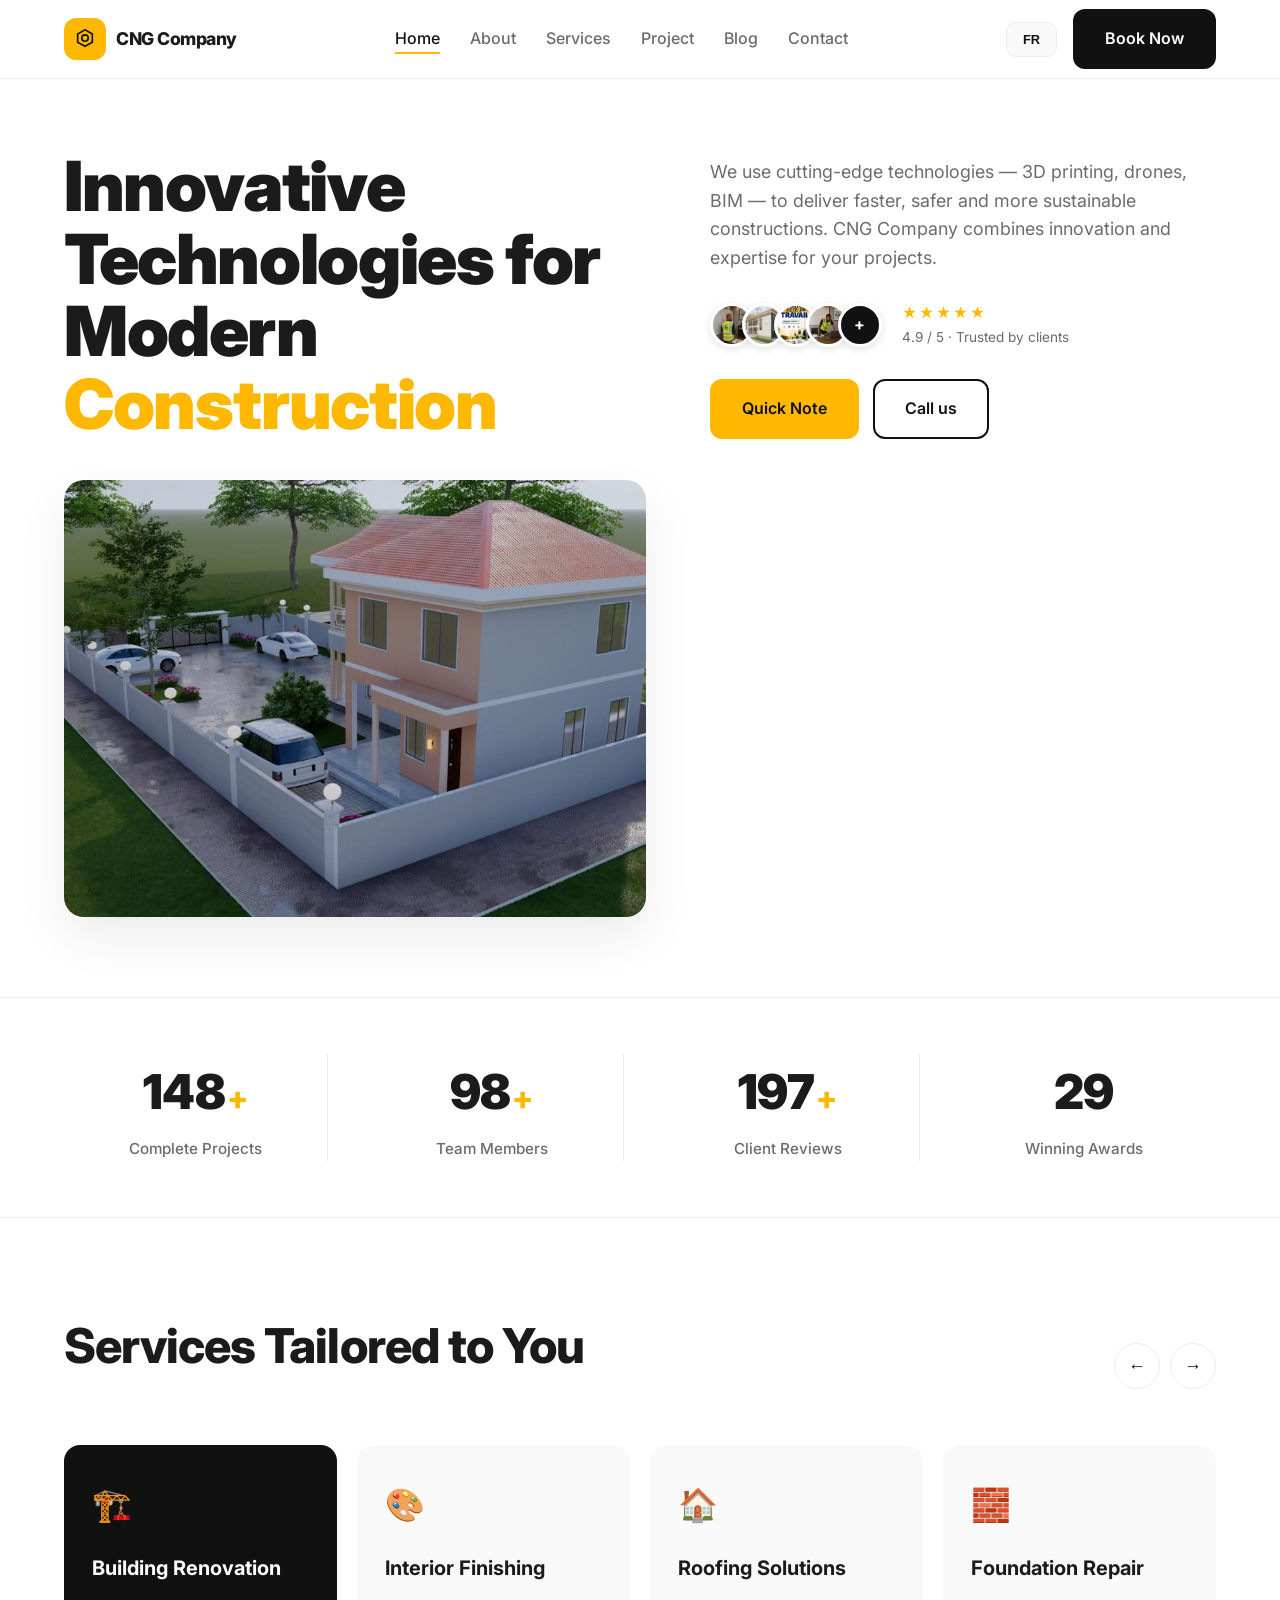
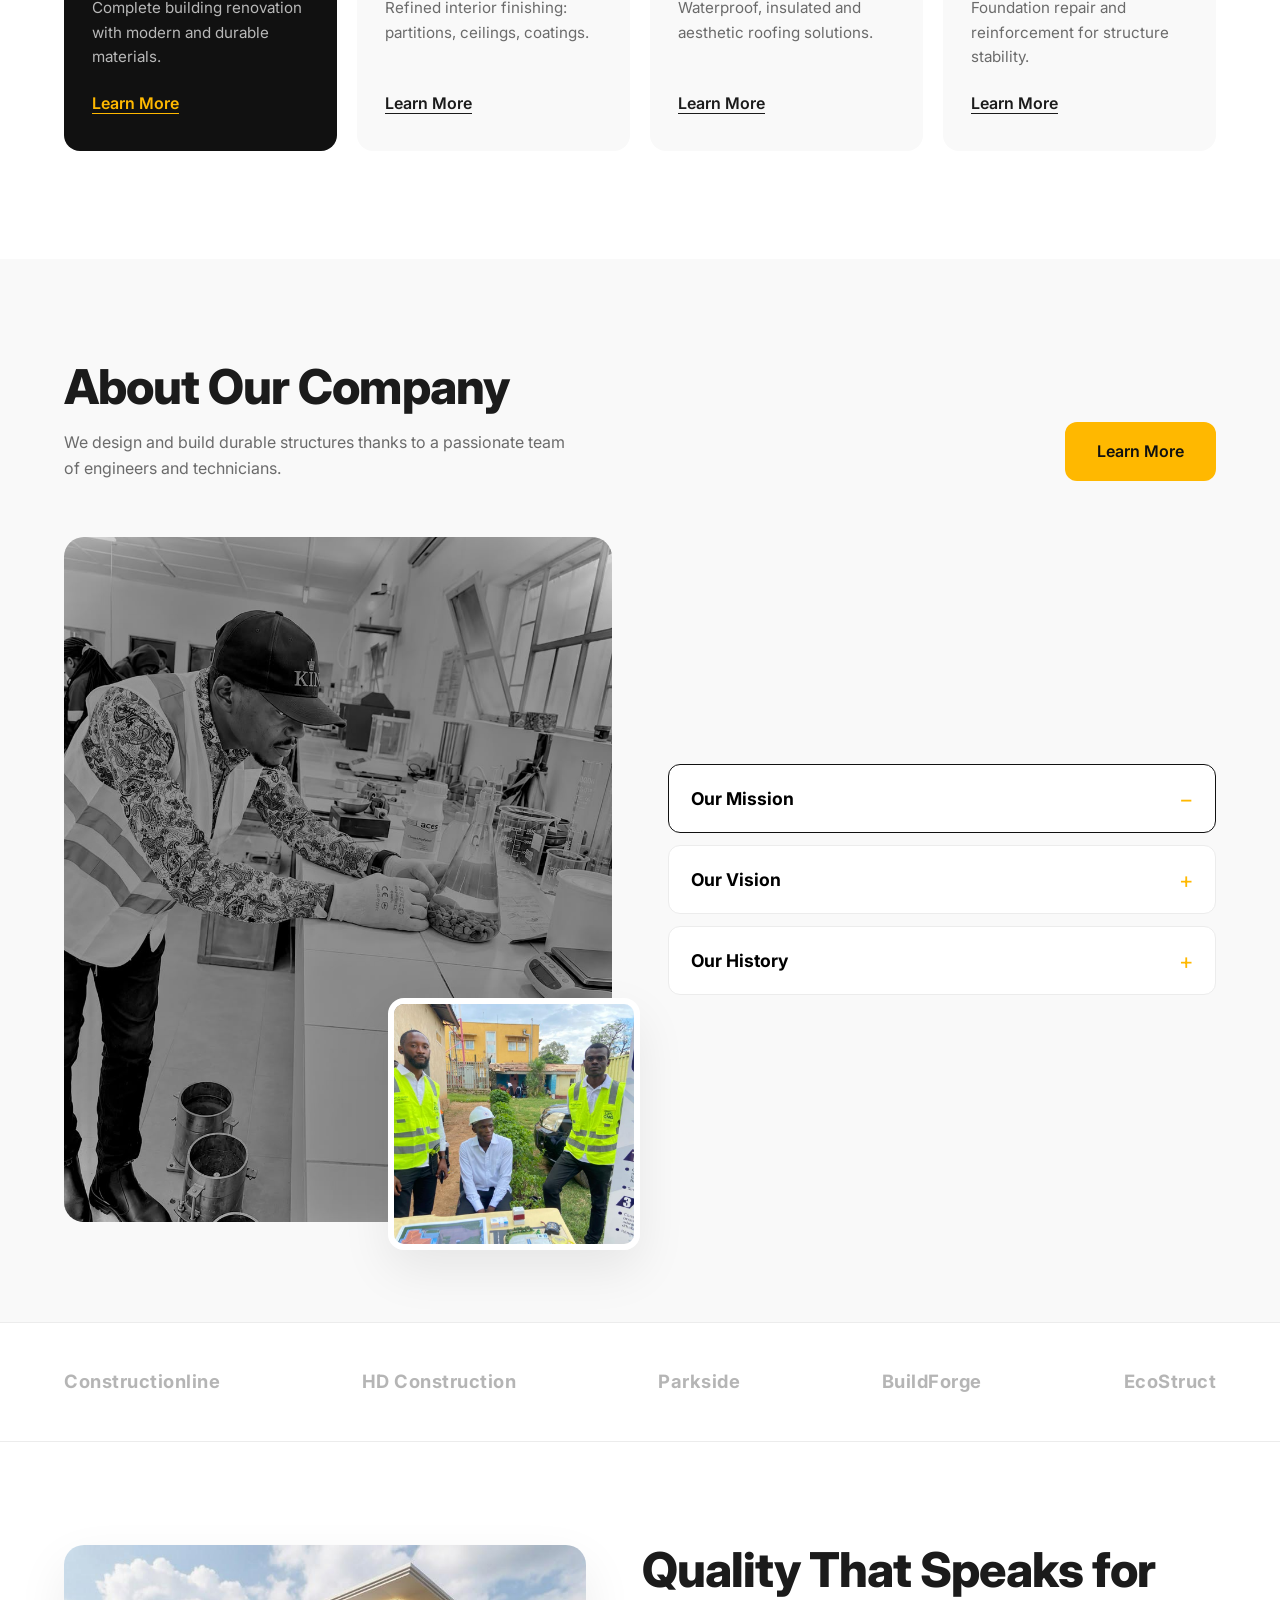
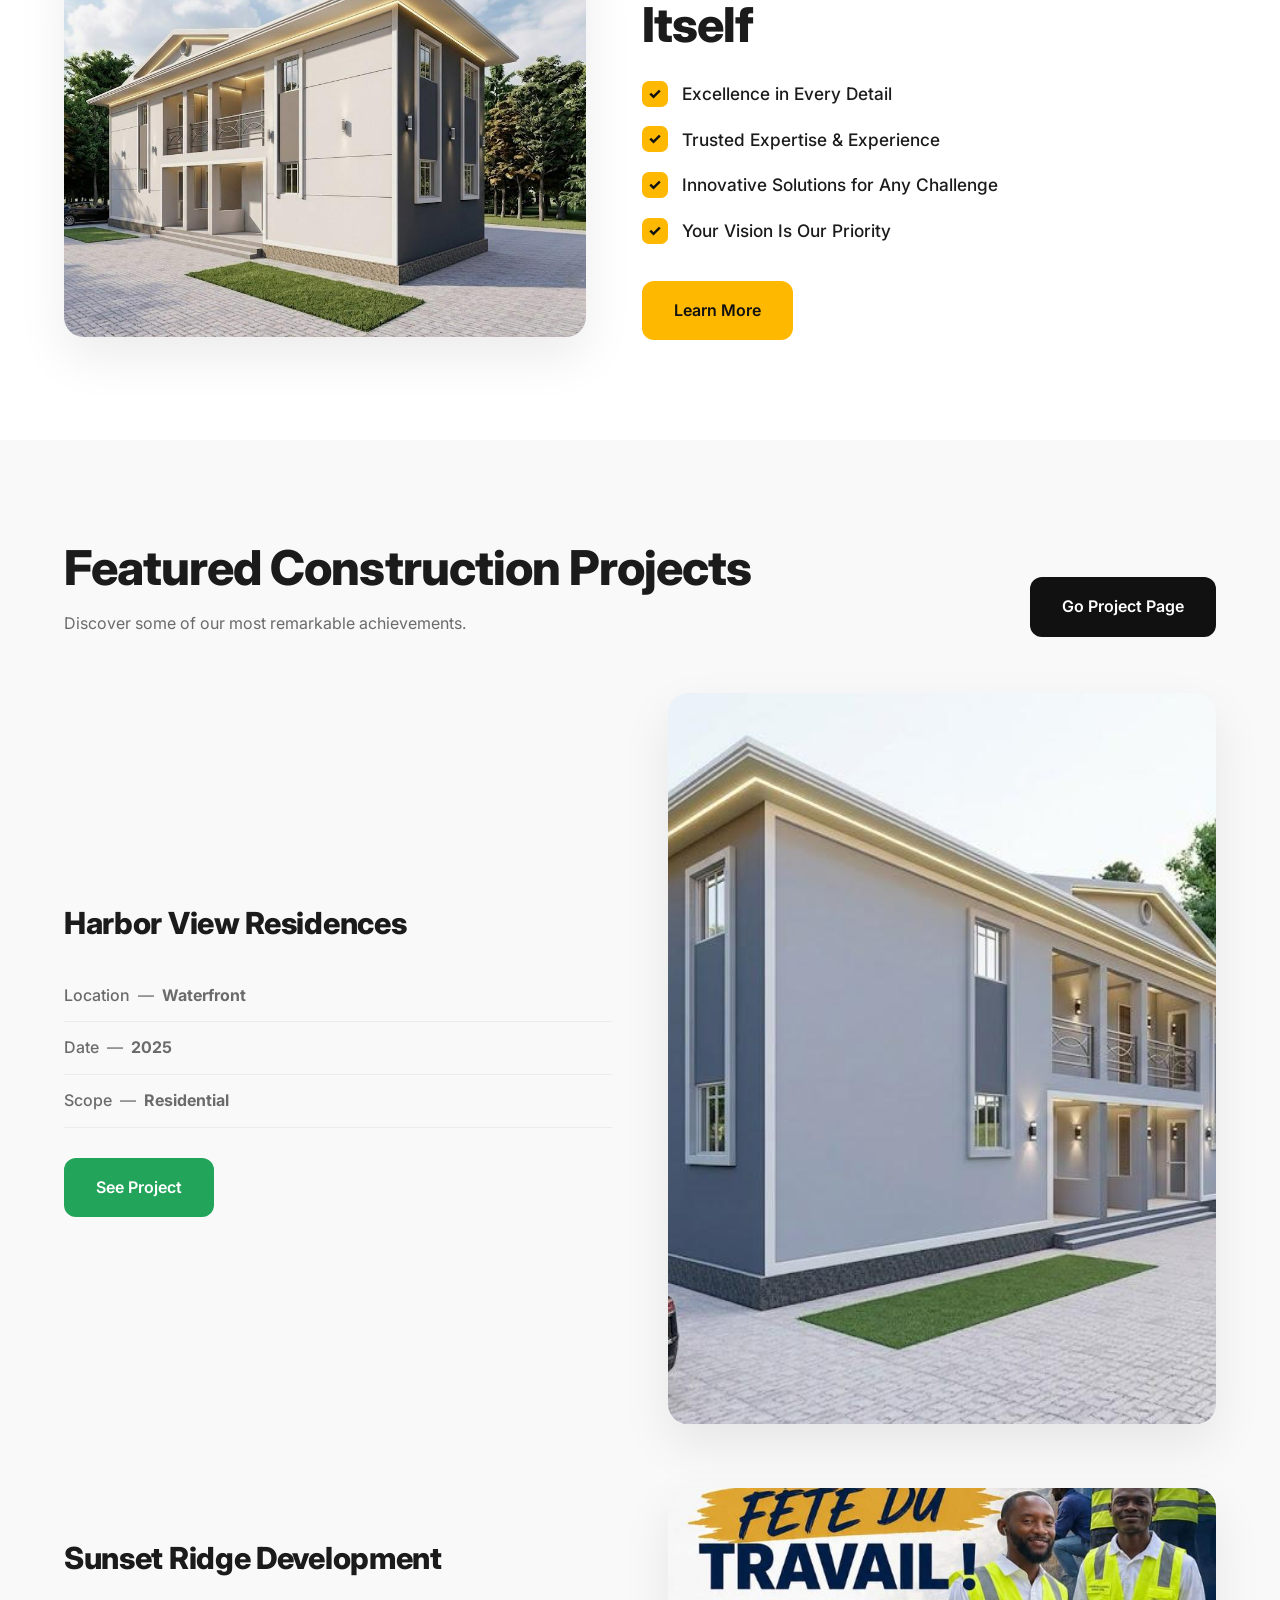
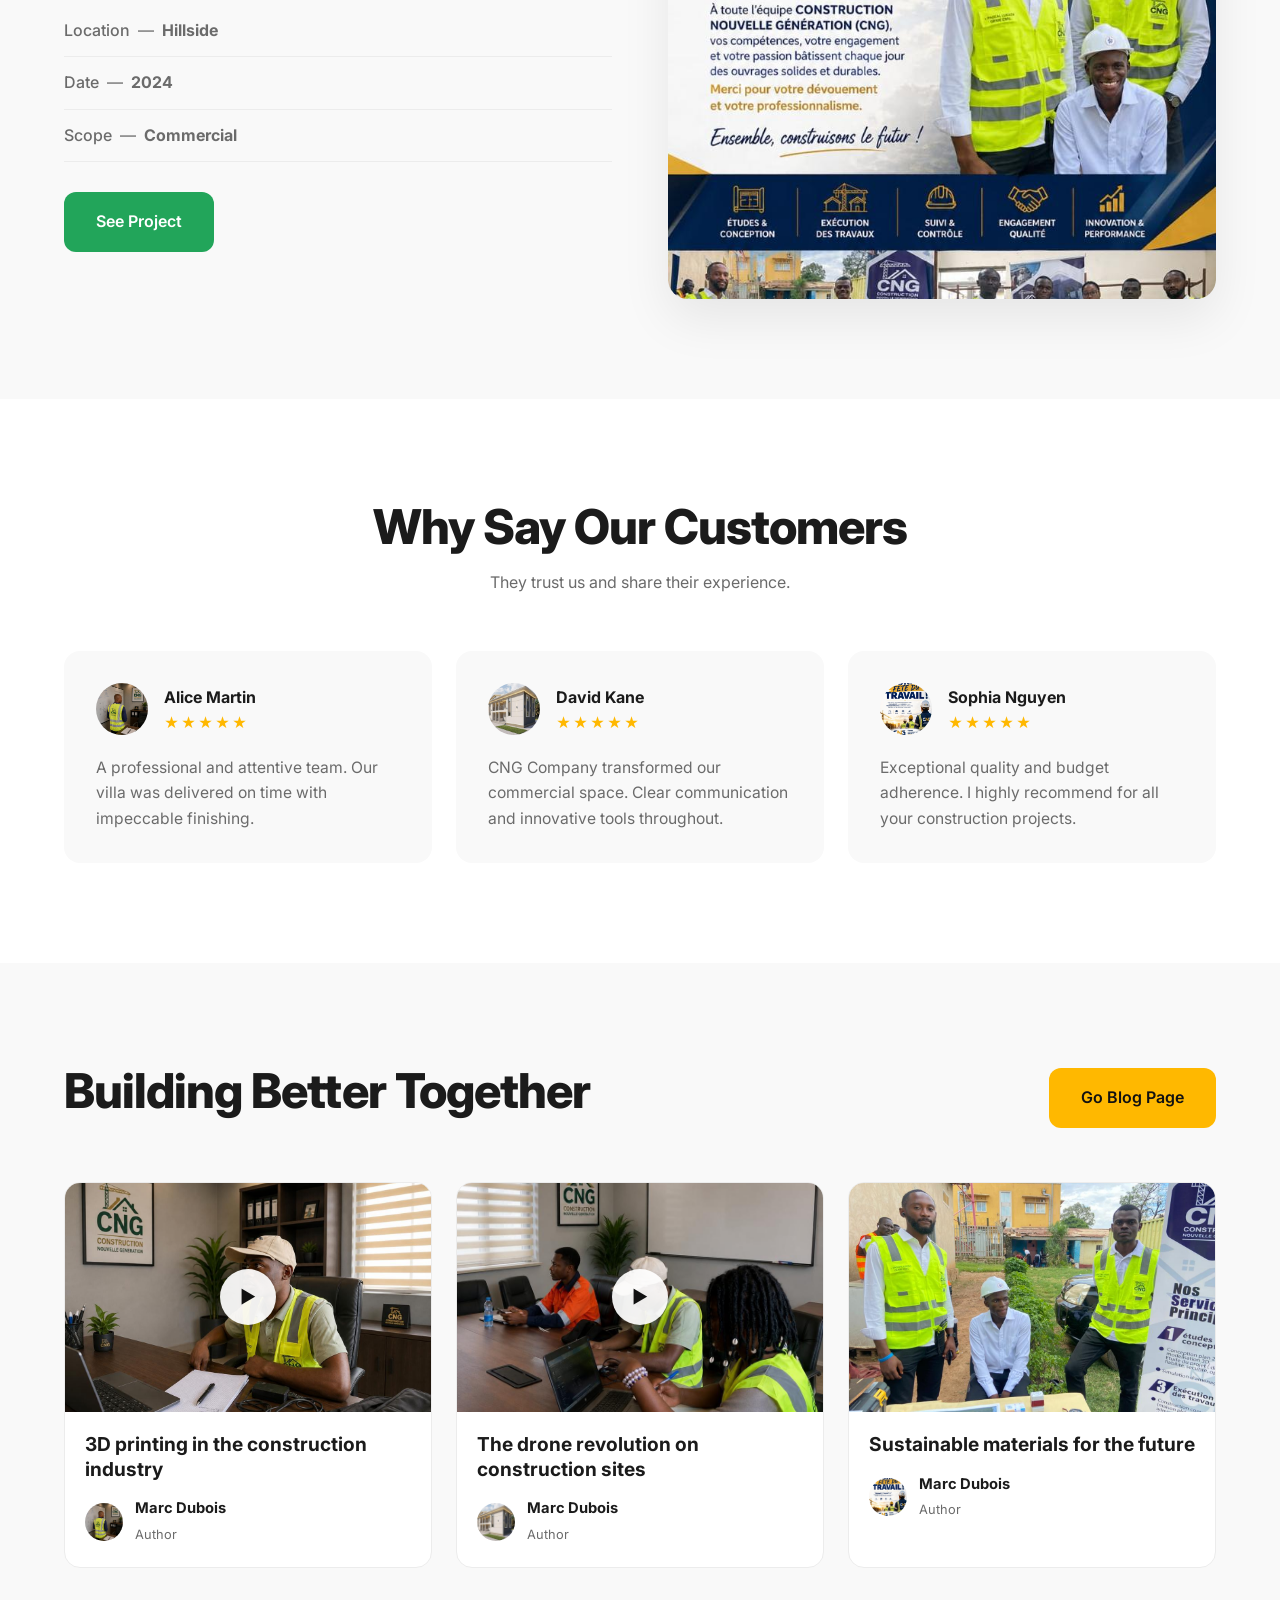
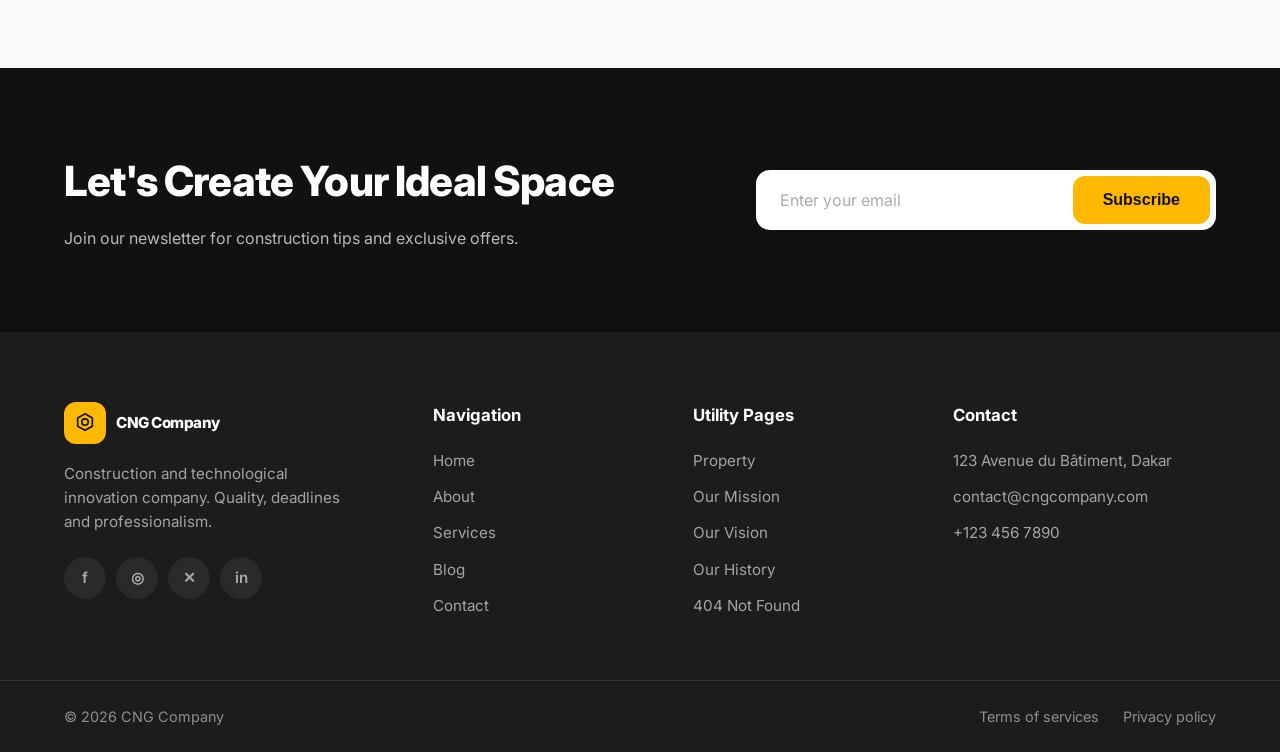
==== index.html @ 0dc52a9c "feat: add main JavaScript functionality for navigation, multilingual support, animations, and intera" ====
<!DOCTYPE html>
<html lang="fr">
<head>
  <meta charset="UTF-8">
  <meta name="viewport" content="width=device-width, initial-scale=1.0">
  <meta name="description" content="CNG Company - Technologies innovantes pour la construction moderne. Rénovation, finitions, toitures, fondations.">
  <meta name="author" content="CNG Company">
  <title>CNG Company | Construction moderne</title>

  <!-- Open Graph -->
  <meta property="og:title" content="CNG Company">
  <meta property="og:description" content="Technologies innovantes pour la construction moderne.">
  <meta property="og:type" content="website">
  <meta property="og:image" content="asserts/SITE_CONSTRUCTION.webp">

  <link rel="preconnect" href="https://fonts.googleapis.com">
  <link rel="preconnect" href="https://fonts.gstatic.com" crossorigin>
  <link href="https://fonts.googleapis.com/css2?family=Inter:wght@400;500;600;700;800;900&display=swap" rel="stylesheet">

  <link rel="stylesheet" href="css/style.css">
</head>
<body>

  <!-- ===== HEADER / NAVBAR ===== -->
  <header class="header" id="header">
    <div class="container nav">
      <a href="#home" class="brand">
        <span class="brand-icon" aria-hidden="true">
          <svg viewBox="0 0 24 24" width="22" height="22" fill="none" stroke="currentColor" stroke-width="1.8">
            <path d="M12 2l8 4.5v9L12 20l-8-4.5v-9L12 2z" />
            <circle cx="12" cy="11" r="3.5" />
          </svg>
        </span>
        <span class="brand-text">CNG&nbsp;Company</span>
      </a>

      <nav class="nav-menu" id="navMenu" aria-label="Navigation principale">
        <ul class="nav-list">
          <li><a href="#home" class="nav-link active" data-i18n="nav.home">Home</a></li>
          <li><a href="#about" class="nav-link" data-i18n="nav.about">About</a></li>
          <li><a href="#services" class="nav-link" data-i18n="nav.services">Services</a></li>
          <li><a href="#project" class="nav-link" data-i18n="nav.project">Project</a></li>
          <li><a href="#blog" class="nav-link" data-i18n="nav.blog">Blog</a></li>
          <li><a href="#contact" class="nav-link" data-i18n="nav.contact">Contact</a></li>
        </ul>
      </nav>

      <div class="nav-actions">
        <button class="lang-toggle" id="langToggle" aria-label="Changer de langue">
          <span id="langLabel">EN</span>
        </button>
        <a href="#contact" class="btn btn-dark" data-i18n="nav.cta">Book Now</a>
        <button class="nav-toggle" id="navToggle" aria-label="Ouvrir le menu" aria-expanded="false">
          <span></span><span></span><span></span>
        </button>
      </div>
    </div>
  </header>

  <main>

    <!-- ===== SECTION HERO ===== -->
    <section class="hero" id="home">
      <div class="container hero-grid">
        <div class="hero-left">
          <h1 class="hero-title" data-i18n="hero.title">Innovative Technologies for Modern <em>Construction</em></h1>
          <div class="hero-photo">
            <img src="asserts/WhatsApp Image 2026-08-24 at 17.27.20.jpeg" alt="Ingénieurs sur un chantier" loading="eager">
          </div>
        </div>

        <div class="hero-right">
          <p class="hero-text" data-i18n="hero.text">Nous utilisons des technologies de pointe — impression 3D, drones, BIM — pour livrer des constructions plus rapides, plus sûres et plus durables. CNG Company conjugue innovation et savoir-faire au service de vos projets.</p>

          <div class="hero-team">
            <div class="avatars">
              <span class="avatar" style="background-image:url('asserts/WhatsApp Image 2026-08-24 at 17.27.27.jpeg')"></span>
              <span class="avatar" style="background-image:url('asserts/WhatsApp Image 2026-08-24 at 17.27.22 (3).jpeg')"></span>
              <span class="avatar" style="background-image:url('asserts/WhatsApp Image 2026-08-24 at 17.27.21 (2).jpeg')"></span>
              <span class="avatar" style="background-image:url('asserts/WhatsApp Image 2026-08-24 at 17.27.24 (1).jpeg')"></span>
              <span class="avatar avatar-more">+</span>
            </div>
            <div class="rating">
              <div class="stars" aria-label="5 étoiles">★★★★★</div>
              <span class="rating-text" data-i18n="hero.rating">4.9 / 5 · Trusted by clients</span>
            </div>
          </div>

          <div class="hero-buttons">
            <a href="#contact" class="btn btn-accent" data-i18n="hero.cta1">Quick Note</a>
            <a href="tel:+1234567890" class="btn btn-ghost" data-i18n="hero.cta2">Call us</a>
          </div>

          <div class="hero-badge" aria-hidden="true">
            <svg viewBox="0 0 24 24" width="20" height="20" fill="none" stroke="currentColor" stroke-width="1.6">
              <path d="M12 2l8 4.5v9L12 20l-8-4.5v-9L12 2z" />
              <circle cx="12" cy="11" r="3.5" />
            </svg>
            <span class="badge-text">CNG<span>Company</span></span>
          </div>
        </div>
      </div>
    </section>

    <!-- ===== SECTION STATS ===== -->
    <section class="stats">
      <div class="container stats-row">
        <div class="stat">
          <span class="stat-number" data-target="150">0</span><span class="stat-suffix">+</span>
          <span class="stat-label" data-i18n="stats.s1">Complete Projects</span>
        </div>
        <div class="stat">
          <span class="stat-number" data-target="100">0</span><span class="stat-suffix">+</span>
          <span class="stat-label" data-i18n="stats.s2">Team Members</span>
        </div>
        <div class="stat">
          <span class="stat-number" data-target="200">0</span><span class="stat-suffix">+</span>
          <span class="stat-label" data-i18n="stats.s3">Client Reviews</span>
        </div>
        <div class="stat">
          <span class="stat-number" data-target="30">0</span>
          <span class="stat-label" data-i18n="stats.s4">Winning Awards</span>
        </div>
      </div>
    </section>

    <!-- ===== SECTION SERVICES ===== -->
    <section class="section" id="services">
      <div class="container">
        <div class="section-head services-head">
          <h2 class="section-title" data-i18n="services.title">Services Tailored to You</h2>
          <div class="arrows">
            <button class="arrow-btn" id="servicesPrev" aria-label="Précédent">←</button>
            <button class="arrow-btn" id="servicesNext" aria-label="Suivant">→</button>
          </div>
        </div>

        <div class="services-track" id="servicesTrack">
          <article class="service-card card-dark">
            <div class="service-icon">🏗️</div>
            <h3 data-i18n="services.s1.title">Building Renovation</h3>
            <p data-i18n="services.s1.desc">Rénovation complète de bâtiments avec des matériaux modernes et durables.</p>
            <a href="#contact" class="learn-more" data-i18n="services.learn">Learn More</a>
          </article>

          <article class="service-card">
            <div class="service-icon">🎨</div>
            <h3 data-i18n="services.s2.title">Interior Finishing</h3>
            <p data-i18n="services.s2.desc">Finitions intérieures raffinées : cloisons, plafonds, revêtements.</p>
            <a href="#contact" class="learn-more" data-i18n="services.learn">Learn More</a>
          </article>

          <article class="service-card">
            <div class="service-icon">🏠</div>
            <h3 data-i18n="services.s3.title">Roofing Solutions</h3>
            <p data-i18n="services.s3.desc">Solutions de toiture étanches, isolées et esthétiques.</p>
            <a href="#contact" class="learn-more" data-i18n="services.learn">Learn More</a>
          </article>

          <article class="service-card">
            <div class="service-icon">🧱</div>
            <h3 data-i18n="services.s4.title">Foundation Repair</h3>
            <p data-i18n="services.s4.desc">Réparation et renforcement de fondations pour la stabilité de vos ouvrages.</p>
            <a href="#contact" class="learn-more" data-i18n="services.learn">Learn More</a>
          </article>
        </div>
      </div>
    </section>

    <!-- ===== SECTION ABOUT ===== -->
    <section class="section section-grey" id="about">
      <div class="container">
        <div class="about-top">
          <div>
            <h2 class="section-title" data-i18n="about.title">About Our Company</h2>
            <p data-i18n="about.text">Nous concevons et réalisons des ouvrages durables grâce à une équipe d'ingénieurs et de techniciens passionnés.</p>
          </div>
          <a href="#services" class="btn btn-accent" data-i18n="about.cta">Learn More</a>
        </div>

        <div class="about-grid">
          <div class="about-media">
            <img class="about-img-main" src="asserts/WhatsApp Image 2026-08-24 at 17.28.22 (2).jpeg" alt="Plan d'architecte" loading="lazy">
            <img class="about-img-inset" src="asserts/WhatsApp Image 2026-08-24 at 17.27.21.jpeg" alt="Ouvriers du bâtiment" loading="lazy">
          </div>

          <div class="accordion">
            <div class="acc-item open">
              <button class="acc-head" aria-expanded="true">
                <span data-i18n="about.m1.title">Our Mission</span>
                <span class="acc-icon">−</span>
              </button>
              <div class="acc-body">
                <p data-i18n="about.m1.body">Notre mission est de transformer vos idées en réalisations concrètes, en alliant innovation technologique, sécurité et respect des délais.</p>
              </div>
            </div>

            <div class="acc-item">
              <button class="acc-head" aria-expanded="false">
                <span data-i18n="about.m2.title">Our Vision</span>
                <span class="acc-icon">+</span>
              </button>
              <div class="acc-body">
                <p data-i18n="about.m2.body">Devenir la référence de la construction moderne, en plaçant la technologie et le développement durable au cœur de chaque chantier.</p>
              </div>
            </div>

            <div class="acc-item">
              <button class="acc-head" aria-expanded="false">
                <span data-i18n="about.m3.title">Our History</span>
                <span class="acc-icon">+</span>
              </button>
              <div class="acc-body">
                <p data-i18n="about.m3.body">Depuis plus de 10 ans, CNG Company accumule une expertise solide et une réputation de fiabilité auprès de centaines de clients.</p>
              </div>
            </div>
          </div>
        </div>
      </div>
    </section>

    <!-- ===== BANDEAU PARTENAIRES ===== -->
    <section class="partners">
      <div class="container partners-row">
        <span class="partner">Constructionline</span>
        <span class="partner">HD&nbsp;Construction</span>
        <span class="partner">Parkside</span>
        <span class="partner">BuildForge</span>
        <span class="partner">EcoStruct</span>
      </div>
    </section>

    <!-- ===== SECTION QUALITY ===== -->
    <section class="section" id="quality">
      <div class="container quality-grid">
        <div class="quality-media">
          <img src="asserts/WhatsApp Image 2026-08-24 at 17.27.22 (3).jpeg" alt="Professionnels sur chantier" loading="lazy">
        </div>
        <div class="quality-content">
          <h2 class="section-title" data-i18n="quality.title">Quality That Speaks for Itself</h2>
          <ul class="check-list">
            <li data-i18n="quality.l1">Excellence in Every Detail</li>
            <li data-i18n="quality.l2">Trusted Expertise &amp; Experience</li>
            <li data-i18n="quality.l3">Innovative Solutions for Any Challenge</li>
            <li data-i18n="quality.l4">Your Vision Is Our Priority</li>
          </ul>
          <a href="#project" class="btn btn-accent" data-i18n="quality.cta">Learn More</a>
        </div>
      </div>
    </section>

    <!-- ===== SECTION PROJETS ===== -->
    <section class="section section-grey" id="project">
      <div class="container">
        <div class="projects-top">
          <div>
            <h2 class="section-title" data-i18n="project.title">Featured Construction Projects</h2>
            <p data-i18n="project.text">Découvrez quelques-unes de nos réalisations les plus marquantes.</p>
          </div>
          <a href="#contact" class="btn btn-dark" data-i18n="project.cta">Go Project Page</a>
        </div>

        <div class="project-block">
          <div class="project-text">
            <h3 data-i18n="project.p1.title">Harbor View Residences</h3>
            <ul class="project-meta">
              <li><span data-i18n="project.location">Location</span> — <strong data-i18n="project.p1.loc">Waterfront</strong></li>
              <li><span data-i18n="project.date">Date</span> — <strong data-i18n="project.p1.date">2025</strong></li>
              <li><span data-i18n="project.scope">Scope</span> — <strong data-i18n="project.p1.scope">Residential</strong></li>
            </ul>
            <a href="#contact" class="btn btn-green" data-i18n="project.see">See Project</a>
          </div>
          <div class="project-media vertical">
            <img src="asserts/WhatsApp Image 2026-08-24 at 17.27.23.jpeg" alt="Harbor View Residences" loading="lazy">
          </div>
        </div>

        <div class="project-block reverse">
          <div class="project-media horizontal">
            <img src="asserts/WhatsApp Image 2026-08-24 at 17.27.22.jpeg" alt="Sunset Ridge Development" loading="lazy">
          </div>
          <div class="project-text">
            <h3 data-i18n="project.p2.title">Sunset Ridge Development</h3>
            <ul class="project-meta">
              <li><span data-i18n="project.location">Location</span> — <strong data-i18n="project.p2.loc">Hillside</strong></li>
              <li><span data-i18n="project.date">Date</span> — <strong data-i18n="project.p2.date">2024</strong></li>
              <li><span data-i18n="project.scope">Scope</span> — <strong data-i18n="project.p2.scope">Commercial</strong></li>
            </ul>
            <a href="#contact" class="btn btn-green" data-i18n="project.see">See Project</a>
          </div>
        </div>
      </div>
    </section>

    <!-- ===== SECTION TÉMOIGNAGES ===== -->
    <section class="section" id="testimonials">
      <div class="container">
        <div class="section-head">
          <h2 class="section-title" data-i18n="testi.title">Why Say Our Customers</h2>
          <p class="section-sub" data-i18n="testi.sub">Ils nous font confiance et partagent leur expérience.</p>
        </div>

        <div class="testi-grid">
          <article class="testi-card">
            <div class="testi-head">
              <span class="testi-avatar" style="background-image:url('asserts/WhatsApp Image 2026-08-24 at 17.27.27.jpeg')"></span>
              <div>
                <strong data-i18n="testi.c1.name">Alice Martin</strong>
                <div class="stars" aria-label="5 étoiles">★★★★★</div>
              </div>
            </div>
            <p data-i18n="testi.c1.text">Une équipe professionnelle et à l'écoute. Notre villa a été livrée à temps et avec une finition impeccable.</p>
          </article>

          <article class="testi-card">
            <div class="testi-head">
              <span class="testi-avatar" style="background-image:url('asserts/WhatsApp Image 2026-08-24 at 17.27.22 (3).jpeg')"></span>
              <div>
                <strong data-i18n="testi.c2.name">David Kane</strong>
                <div class="stars" aria-label="5 étoiles">★★★★★</div>
              </div>
            </div>
            <p data-i18n="testi.c2.text">CNG Company a su transformer notre espace commercial. Communication claire et outils innovants au rendez-vous.</p>
          </article>

          <article class="testi-card">
            <div class="testi-head">
              <span class="testi-avatar" style="background-image:url('asserts/WhatsApp Image 2026-08-24 at 17.27.21 (2).jpeg')"></span>
              <div>
                <strong data-i18n="testi.c3.name">Sophia Nguyen</strong>
                <div class="stars" aria-label="5 étoiles">★★★★★</div>
              </div>
            </div>
            <p data-i18n="testi.c3.text">Qualité exceptionnelle et respect du budget. Je recommande vivement pour tous vos projets de construction.</p>
          </article>
        </div>
      </div>
    </section>

    <!-- ===== SECTION BLOG ===== -->
    <section class="section section-grey" id="blog">
      <div class="container">
        <div class="blog-top">
          <h2 class="section-title" data-i18n="blog.title">Building Better Together</h2>
          <a href="#contact" class="btn btn-accent" data-i18n="blog.cta">Go Blog Page</a>
        </div>

        <div class="blog-grid">
          <article class="blog-card">
            <div class="blog-media">
              <img src="asserts/WhatsApp Image 2026-08-24 at 17.27.26 (2).jpeg" alt="Article" loading="lazy">
              <span class="play-icon">▶</span>
            </div>
            <h3 data-i18n="blog.a1.title">Impressions 3D dans la construction</h3>
            <div class="blog-author">
              <span class="author-avatar" style="background-image:url('asserts/WhatsApp Image 2026-08-24 at 17.27.27.jpeg')"></span>
              <div>
                <strong data-i18n="blog.author.name">Marc Dubois</strong>
                <span class="author-role" data-i18n="blog.author.role">Author</span>
              </div>
            </div>
          </article>

          <article class="blog-card">
            <div class="blog-media">
              <img src="asserts/WhatsApp Image 2026-08-24 at 17.27.25 (1).jpeg" alt="Article" loading="lazy">
              <span class="play-icon">▶</span>
            </div>
            <h3 data-i18n="blog.a2.title">La révolution des drones sur chantier</h3>
            <div class="blog-author">
              <span class="author-avatar" style="background-image:url('asserts/WhatsApp Image 2026-08-24 at 17.27.22 (3).jpeg')"></span>
              <div>
                <strong data-i18n="blog.author.name">Léa Fontaine</strong>
                <span class="author-role" data-i18n="blog.author.role">Author</span>
              </div>
            </div>
          </article>

          <article class="blog-card">
            <div class="blog-media">
              <img src="asserts/WhatsApp Image 2026-08-24 at 17.27.21.jpeg" alt="Article" loading="lazy">
            </div>
            <h3 data-i18n="blog.a3.title">Matériaux durables pour le futur</h3>
            <div class="blog-author">
              <span class="author-avatar" style="background-image:url('asserts/WhatsApp Image 2026-08-24 at 17.27.21 (2).jpeg')"></span>
              <div>
                <strong data-i18n="blog.author.name">Omar Ndiaye</strong>
                <span class="author-role" data-i18n="blog.author.role">Author</span>
              </div>
            </div>
          </article>
        </div>
      </div>
    </section>

    <!-- ===== SECTION CTA ===== -->
    <section class="cta" id="contact">
      <div class="container cta-grid">
        <div class="cta-text">
          <h2 data-i18n="cta.title">Let's Create Your Ideal Space</h2>
          <p data-i18n="cta.text">Rejoignez notre newsletter pour des astuces de construction et nos offres exclusives.</p>
        </div>
        <form class="subscribe" id="subscribeForm" novalidate>
          <input type="email" id="subscribeEmail" placeholder="Enter your email" aria-label="Email" required>
          <button type="submit" class="btn btn-accent" data-i18n="cta.btn">Subscribe</button>
        </form>
      </div>
    </section>

  </main>

  <!-- ===== FOOTER ===== -->
  <footer class="footer">
    <div class="container footer-grid">
      <div class="footer-col footer-col-brand">
        <a href="#home" class="brand brand-light">
          <span class="brand-icon" aria-hidden="true">
            <svg viewBox="0 0 24 24" width="22" height="22" fill="none" stroke="currentColor" stroke-width="1.8">
              <path d="M12 2l8 4.5v9L12 20l-8-4.5v-9L12 2z" />
              <circle cx="12" cy="11" r="3.5" />
            </svg>
          </span>
          <span class="brand-text">CNG&nbsp;Company</span>
        </a>
        <p data-i18n="footer.desc">Entreprise de construction et d'innovation technologique. Qualité, délais et professionnalisme.</p>
        <div class="social">
          <a href="#" aria-label="Facebook">f</a>
          <a href="#" aria-label="Instagram">◎</a>
          <a href="#" aria-label="Twitter">✕</a>
          <a href="#" aria-label="LinkedIn">in</a>
        </div>
      </div>

      <div class="footer-col">
        <h4 data-i18n="footer.nav">Navigation</h4>
        <ul>
          <li><a href="#home" data-i18n="nav.home">Home</a></li>
          <li><a href="#about" data-i18n="nav.about">About</a></li>
          <li><a href="#services" data-i18n="nav.services">Services</a></li>
          <li><a href="#blog" data-i18n="nav.blog">Blog</a></li>
          <li><a href="#contact" data-i18n="nav.contact">Contact</a></li>
        </ul>
      </div>

      <div class="footer-col">
        <h4 data-i18n="footer.utility">Utility Pages</h4>
        <ul>
          <li><a href="#" data-i18n="footer.u1">Property</a></li>
          <li><a href="#about" data-i18n="about.m1.title">Our Mission</a></li>
          <li><a href="#about" data-i18n="about.m2.title">Our Vision</a></li>
          <li><a href="#about" data-i18n="about.m3.title">Our History</a></li>
          <li><a href="#" data-i18n="footer.u2">404 Not Found</a></li>
        </ul>
      </div>

      <div class="footer-col">
        <h4 data-i18n="footer.contact">Contact</h4>
        <ul class="footer-contact-list">
          <li>123 Avenue du Bâtiment, Dakar</li>
          <li><a href="mailto:contact@cngcompany.com">contact@cngcompany.com</a></li>
          <li><a href="tel:+1234567890">+123 456 7890</a></li>
        </ul>
      </div>
    </div>

    <div class="footer-bottom">
      <div class="container footer-bottom-row">
        <span>© <span id="year"></span> CNG Company</span>
        <div class="legal">
          <a href="#" data-i18n="footer.terms">Terms of services</a>
          <a href="#" data-i18n="footer.privacy">Privacy policy</a>
        </div>
      </div>
    </div>
  </footer>

  <script src="js/main.js"></script>
</body>
</html>
---- css/style.css ----
/* ==========================================================================
   CNG Company - Construction & Technology Landing Page
   Palette: blanc #FFFFFF, noir #111111, gris clair #F9F9F9, jaune #FFB800
   Coins arrondis 12-20px. Typographie Inter.
   ========================================================================== */

/* ---------- Variables & reset ---------- */
:root {
  --accent: #ffb800;
  --accent-dark: #e6a400;
  --black: #111111;
  --dark: #1c1c1c;
  --grey-bg: #f9f9f9;
  --grey-border: #ececec;
  --text: #1b1b1b;
  --text-muted: #6b6b6b;
  --white: #ffffff;
  --green: #22a55a;
  --radius-lg: 20px;
  --radius-md: 16px;
  --radius-sm: 12px;
  --shadow: 0 20px 50px rgba(17, 17, 17, .08);
  --font: 'Inter', -apple-system, sans-serif;
  --container: 1200px;
  --transition: .3s ease;
}

* {
  margin: 0;
  padding: 0;
  box-sizing: border-box;
}

html {
  scroll-behavior: smooth;
  scroll-padding-top: 84px;
}

body {
  font-family: var(--font);
  color: var(--text);
  background: var(--white);
  line-height: 1.6;
  overflow-x: hidden;
}

img {
  max-width: 100%;
  display: block;
}

a {
  text-decoration: none;
  color: inherit;
}

ul {
  list-style: none;
}

.container {
  max-width: var(--container);
  margin: 0 auto;
  padding: 0 24px;
}

/* ---------- Boutons ---------- */
.btn {
  display: inline-flex;
  align-items: center;
  justify-content: center;
  gap: 8px;
  padding: 15px 30px;
  border-radius: var(--radius-sm);
  font-weight: 600;
  font-size: 1rem;
  border: 2px solid transparent;
  cursor: pointer;
  transition: var(--transition);
  white-space: nowrap;
}

.btn-accent {
  background: var(--accent);
  color: var(--black);
}

.btn-accent:hover {
  background: var(--accent-dark);
  transform: translateY(-2px);
  box-shadow: 0 10px 24px rgba(255, 184, 0, .35);
}

.btn-dark {
  background: var(--black);
  color: var(--white);
}

.btn-dark:hover {
  background: #333;
  transform: translateY(-2px);
}

.btn-ghost {
  background: transparent;
  color: var(--black);
  border-color: var(--black);
}

.btn-ghost:hover {
  background: var(--black);
  color: var(--white);
}

.btn-green {
  background: var(--green);
  color: var(--white);
}

.btn-green:hover {
  filter: brightness(1.08);
  transform: translateY(-2px);
}

/* ---------- Header ---------- */
.header {
  position: fixed;
  top: 0;
  left: 0;
  width: 100%;
  z-index: 1000;
  background: rgba(255, 255, 255, .92);
  backdrop-filter: blur(10px);
  border-bottom: 1px solid var(--grey-border);
  transition: var(--transition);
}

.nav {
  display: flex;
  align-items: center;
  justify-content: space-between;
  height: 78px;
  gap: 24px;
}

.brand {
  display: inline-flex;
  align-items: center;
  gap: 10px;
  font-weight: 800;
  font-size: 1.1rem;
}

.brand-icon {
  display: grid;
  place-items: center;
  width: 42px;
  height: 42px;
  background: var(--accent);
  color: var(--black);
  border-radius: 12px;
}

.brand-text {
  letter-spacing: -.5px;
}

.nav-list {
  display: flex;
  gap: 30px;
}

.nav-link {
  font-weight: 500;
  color: var(--text-muted);
  position: relative;
  transition: var(--transition);
}

.nav-link::after {
  content: "";
  position: absolute;
  left: 0;
  bottom: -6px;
  width: 0;
  height: 2px;
  background: var(--accent);
  transition: width var(--transition);
}

.nav-link:hover,
.nav-link.active {
  color: var(--black);
}

.nav-link:hover::after,
.nav-link.active::after {
  width: 100%;
}

.nav-actions {
  display: flex;
  align-items: center;
  gap: 16px;
}

.lang-toggle {
  background: var(--grey-bg);
  border: 1px solid var(--grey-border);
  color: var(--black);
  padding: 9px 16px;
  border-radius: 10px;
  font-weight: 700;
  font-size: .8rem;
  cursor: pointer;
  transition: var(--transition);
}

.lang-toggle:hover {
  background: var(--accent);
  border-color: var(--accent);
}

.nav-toggle {
  display: none;
  flex-direction: column;
  gap: 5px;
  background: transparent;
  border: none;
  cursor: pointer;
  padding: 6px;
}

.nav-toggle span {
  width: 26px;
  height: 2.5px;
  background: var(--black);
  border-radius: 2px;
  transition: var(--transition);
}

/* ---------- Hero ---------- */
.hero {
  padding: 150px 0 80px;
  background: var(--white);
}

.hero-grid {
  display: grid;
  grid-template-columns: 1.15fr 1fr;
  gap: 64px;
  align-items: start;
}

.hero-title {
  font-size: clamp(2.6rem, 5.4vw, 4.6rem);
  font-weight: 900;
  line-height: 1.05;
  letter-spacing: -.02em;
  margin-bottom: 40px;
}

.hero-title em {
  font-style: normal;
  color: var(--accent);
  position: relative;
}

.hero-photo {
  border-radius: var(--radius-lg);
  overflow: hidden;
  box-shadow: var(--shadow);
}

.hero-photo img {
  width: 100%;
  height: 100%;
  object-fit: cover;
  aspect-ratio: 4 / 3;
}

.hero-right {
  padding-top: 8px;
}

.hero-text {
  color: var(--text-muted);
  font-size: 1.12rem;
  margin-bottom: 28px;
}

.hero-team {
  display: flex;
  align-items: center;
  gap: 20px;
  margin-bottom: 30px;
}

.avatars {
  display: flex;
}

.avatar {
  width: 44px;
  height: 44px;
  border-radius: 50%;
  background-size: cover;
  background-position: center;
  border: 3px solid var(--white);
  box-shadow: 0 2px 8px rgba(0, 0, 0, .12);
  display: inline-block;
}

.avatar + .avatar {
  margin-left: -12px;
}

.avatar-more {
  background: var(--black);
  color: var(--white);
  display: grid;
  place-items: center;
  font-weight: 700;
}

.stars {
  color: var(--accent);
  letter-spacing: 2px;
  font-size: .9rem;
}

.rating-text {
  font-size: .85rem;
  color: var(--text-muted);
}

.hero-buttons {
  display: flex;
  gap: 14px;
  flex-wrap: wrap;
}

.hero-badge {
  display: none;
}

/* ---------- Stats ---------- */
.stats {
  border-top: 1px solid var(--grey-border);
  border-bottom: 1px solid var(--grey-border);
  padding: 56px 0;
}

.stats-row {
  display: grid;
  grid-template-columns: repeat(4, 1fr);
  gap: 32px;
}

.stat {
  text-align: center;
  padding: 0 12px;
}

.stat:not(:last-child) {
  border-right: 1px solid var(--grey-border);
}

.stat-number {
  font-size: 3rem;
  font-weight: 900;
  letter-spacing: -.02em;
}

.stat-suffix {
  font-size: 2rem;
  font-weight: 800;
  color: var(--accent);
  margin-left: 2px;
}

/* 30 sans suffixe */
.stat:last-child .stat-number {
  font-size: 3rem;
}

.stat-label {
  display: block;
  color: var(--text-muted);
  font-size: .95rem;
  margin-top: 6px;
  font-weight: 500;
}

/* ---------- Sections ---------- */
.section {
  padding: 100px 0;
}

.section-grey {
  background: var(--grey-bg);
}

.section-title {
  font-size: clamp(2rem, 4vw, 3rem);
  font-weight: 800;
  letter-spacing: -.02em;
  line-height: 1.15;
  margin-bottom: 16px;
}

.section-sub {
  color: var(--text-muted);
  max-width: 520px;
  margin: 0 auto;
}

.section-head {
  text-align: center;
  margin-bottom: 56px;
}

/* ---------- Services ---------- */
.services-head {
  display: flex;
  align-items: flex-end;
  justify-content: space-between;
  text-align: left;
}

.arrows {
  display: flex;
  gap: 10px;
}

.arrow-btn {
  width: 46px;
  height: 46px;
  border-radius: 50%;
  border: 1px solid var(--grey-border);
  background: var(--white);
  font-size: 1.1rem;
  cursor: pointer;
  transition: var(--transition);
}

.arrow-btn:hover {
  background: var(--black);
  color: var(--white);
  border-color: var(--black);
}

.services-track {
  display: grid;
  grid-template-columns: repeat(4, 1fr);
  gap: 20px;
  overflow-x: auto;
  scroll-behavior: smooth;
  padding-bottom: 8px;
}

.service-card {
  background: var(--grey-bg);
  border-radius: var(--radius-md);
  padding: 34px 28px;
  transition: var(--transition);
  display: flex;
  flex-direction: column;
}

.service-card .service-icon {
  font-size: 2rem;
  margin-bottom: 22px;
}

.service-card h3 {
  font-size: 1.25rem;
  font-weight: 700;
  margin-bottom: 12px;
}

.service-card p {
  color: var(--text-muted);
  font-size: .95rem;
  margin-bottom: 22px;
  flex: 1;
}

.learn-more {
  font-weight: 600;
  text-decoration: underline;
  text-underline-offset: 4px;
}

.card-dark {
  background: var(--black);
  color: var(--white);
}

.card-dark p {
  color: rgba(255, 255, 255, .7);
}

.card-dark .learn-more {
  color: var(--accent);
}

/* ---------- About ---------- */
.about-top {
  display: flex;
  align-items: flex-end;
  justify-content: space-between;
  gap: 24px;
  margin-bottom: 56px;
}

.about-top p {
  color: var(--text-muted);
  max-width: 520px;
}

.about-grid {
  display: grid;
  grid-template-columns: 1fr 1fr;
  gap: 56px;
  align-items: center;
}

.about-media {
  position: relative;
}

.about-img-main {
  width: 100%;
  border-radius: var(--radius-lg);
  object-fit: cover;
  aspect-ratio: 4 / 5;
  filter: grayscale(1);
}

.about-img-inset {
  position: absolute;
  bottom: -28px;
  right: -28px;
  width: 46%;
  border-radius: var(--radius-md);
  border: 6px solid var(--white);
  box-shadow: var(--shadow);
  object-fit: cover;
  aspect-ratio: 1;
}

/* ---------- Accordion ---------- */
.accordion {
  display: flex;
  flex-direction: column;
  gap: 12px;
}

.acc-item {
  border: 1px solid var(--grey-border);
  border-radius: var(--radius-sm);
  background: var(--white);
  overflow: hidden;
}

.acc-head {
  width: 100%;
  display: flex;
  align-items: center;
  justify-content: space-between;
  padding: 20px 22px;
  background: transparent;
  border: none;
  font-family: inherit;
  font-size: 1.1rem;
  font-weight: 700;
  cursor: pointer;
  text-align: left;
}

.acc-icon {
  font-size: 1.4rem;
  color: var(--accent);
  font-weight: 400;
}

.acc-body {
  max-height: 0;
  overflow: hidden;
  transition: max-height .4s ease;
}

.acc-body p {
  padding: 0 22px 20px;
  color: var(--text-muted);
}

.acc-item.open {
  border-color: var(--black);
}

/* ---------- Partners ---------- */
.partners {
  padding: 44px 0;
  border-top: 1px solid var(--grey-border);
  border-bottom: 1px solid var(--grey-border);
}

.partners-row {
  display: flex;
  justify-content: space-between;
  align-items: center;
  flex-wrap: wrap;
  gap: 24px;
}

.partner {
  color: #a9a9a9;
  font-weight: 700;
  font-size: 1.15rem;
  letter-spacing: .5px;
  opacity: .85;
  transition: var(--transition);
}

.partner:hover {
  color: var(--black);
  opacity: 1;
}

/* ---------- Quality ---------- */
.quality-grid {
  display: grid;
  grid-template-columns: 1fr 1.1fr;
  gap: 56px;
  align-items: center;
}

.quality-media img {
  border-radius: var(--radius-lg);
  width: 100%;
  object-fit: cover;
  aspect-ratio: 4 / 3;
  box-shadow: var(--shadow);
}

.check-list {
  margin: 28px 0 36px;
  display: flex;
  flex-direction: column;
  gap: 18px;
}

.check-list li {
  position: relative;
  padding-left: 40px;
  font-size: 1.08rem;
  font-weight: 500;
}

.check-list li::before {
  content: "✓";
  position: absolute;
  left: 0;
  top: 50%;
  transform: translateY(-50%);
  width: 26px;
  height: 26px;
  border-radius: 7px;
  background: var(--accent);
  color: var(--black);
  display: grid;
  place-items: center;
  font-size: .95rem;
  font-weight: 800;
}

/* ---------- Projects ---------- */
.projects-top {
  display: flex;
  align-items: flex-end;
  justify-content: space-between;
  gap: 24px;
  margin-bottom: 56px;
}

.projects-top p {
  color: var(--text-muted);
  max-width: 480px;
}

.project-block {
  display: grid;
  grid-template-columns: 1fr 1fr;
  gap: 56px;
  align-items: center;
  margin-bottom: 64px;
}

.project-block:last-child {
  margin-bottom: 0;
}

.project-block.reverse {
  direction: rtl;
}

.project-block.reverse > * {
  direction: ltr;
}

.project-text h3 {
  font-size: 1.9rem;
  font-weight: 800;
  letter-spacing: -.01em;
  margin-bottom: 22px;
}

.project-meta {
  margin-bottom: 30px;
}

.project-meta li {
  display: flex;
  gap: 8px;
  padding: 13px 0;
  border-bottom: 1px solid var(--grey-border);
  color: var(--text-muted);
}

.project-meta span {
  font-weight: 500;
  color: var(--text-muted);
}

.project-media {
  border-radius: var(--radius-lg);
  overflow: hidden;
  box-shadow: var(--shadow);
}

.project-media img {
  width: 100%;
  height: 100%;
  object-fit: cover;
}

.project-media.vertical img {
  aspect-ratio: 3 / 4;
}

.project-media.horizontal img {
  aspect-ratio: 4 / 3;
}

/* ---------- Testimonials ---------- */
.testi-grid {
  display: grid;
  grid-template-columns: repeat(3, 1fr);
  gap: 24px;
}

.testi-card {
  background: var(--grey-bg);
  border-radius: var(--radius-md);
  padding: 32px;
  transition: var(--transition);
}

.testi-card:hover {
  transform: translateY(-6px);
  box-shadow: var(--shadow);
}

.testi-head {
  display: flex;
  align-items: center;
  gap: 16px;
  margin-bottom: 20px;
}

.testi-avatar {
  width: 52px;
  height: 52px;
  border-radius: 50%;
  background-size: cover;
  background-position: center;
  flex-shrink: 0;
}

.testi-card p {
  color: var(--text-muted);
  font-size: .98rem;
}

/* ---------- Blog ---------- */
.blog-top {
  display: flex;
  align-items: center;
  justify-content: space-between;
  gap: 24px;
  margin-bottom: 48px;
}

.blog-grid {
  display: grid;
  grid-template-columns: repeat(3, 1fr);
  gap: 24px;
}

.blog-card {
  background: var(--white);
  border-radius: var(--radius-md);
  overflow: hidden;
  border: 1px solid var(--grey-border);
  transition: var(--transition);
}

.blog-card:hover {
  transform: translateY(-6px);
  box-shadow: var(--shadow);
}

.blog-media {
  position: relative;
  overflow: hidden;
}

.blog-media img {
  width: 100%;
  object-fit: cover;
  aspect-ratio: 16 / 10;
}

.play-icon {
  position: absolute;
  top: 50%;
  left: 50%;
  transform: translate(-50%, -50%);
  width: 56px;
  height: 56px;
  border-radius: 50%;
  background: rgba(255, 255, 255, .92);
  color: var(--black);
  display: grid;
  place-items: center;
  font-size: 1.1rem;
  box-shadow: 0 6px 20px rgba(0, 0, 0, .2);
}

.blog-card h3 {
  font-size: 1.2rem;
  font-weight: 700;
  padding: 20px 20px 16px;
  line-height: 1.3;
}

.blog-author {
  display: flex;
  align-items: center;
  gap: 12px;
  padding: 0 20px 20px;
}

.author-avatar {
  width: 38px;
  height: 38px;
  border-radius: 50%;
  background-size: cover;
  background-position: center;
}

.blog-author strong {
  font-size: .92rem;
  display: block;
}

.author-role {
  font-size: .8rem;
  color: var(--text-muted);
}

/* ---------- CTA ---------- */
.cta {
  background: var(--black);
  color: var(--white);
  padding: 80px 0;
}

.cta-grid {
  display: flex;
  align-items: center;
  justify-content: space-between;
  gap: 40px;
  flex-wrap: wrap;
}

.cta-text h2 {
  font-size: clamp(1.8rem, 3.5vw, 2.6rem);
  font-weight: 800;
  letter-spacing: -.02em;
}

.cta-text p {
  color: rgba(255, 255, 255, .7);
  margin-top: 12px;
  max-width: 480px;
}

.subscribe {
  display: flex;
  align-items: center;
  background: var(--white);
  border-radius: 14px;
  padding: 6px;
  flex-shrink: 0;
  width: min(460px, 100%);
}

.subscribe input {
  flex: 1;
  border: none;
  outline: none;
  padding: 14px 18px;
  font-family: inherit;
  font-size: 1rem;
  border-radius: 10px;
  background: var(--white);
  color: var(--black);
}

.subscribe input::placeholder {
  color: #aaa;
}

.subscribe input.invalid {
  border: 2px solid #dc2626;
}

.subscribe .btn {
  border: none;
}

/* ---------- Footer ---------- */
.footer {
  background: var(--dark);
  color: rgba(255, 255, 255, .8);
  padding-top: 70px;
}

.footer-grid {
  display: grid;
  grid-template-columns: 1.5fr 1fr 1fr 1.2fr;
  gap: 40px;
  padding-bottom: 50px;
}

.brand-light .brand-text {
  color: var(--white);
}

.brand-light .brand-icon {
  background: var(--accent);
}

.footer-col-brand p {
  margin-top: 18px;
  font-size: .95rem;
  max-width: 280px;
  color: rgba(255, 255, 255, .6);
}

.social {
  display: flex;
  gap: 10px;
  margin-top: 22px;
}

.social a {
  width: 42px;
  height: 42px;
  border-radius: 50%;
  background: #2a2a2a;
  color: var(--white);
  display: grid;
  place-items: center;
  font-size: 1rem;
  font-weight: 600;
  transition: var(--transition);
}

.social a:hover {
  background: var(--accent);
  color: var(--black);
}

.footer h4 {
  color: var(--white);
  font-size: 1.05rem;
  font-weight: 700;
  margin-bottom: 20px;
}

.footer-col ul li {
  margin-bottom: 12px;
}

.footer-col a,
.footer-col li {
  color: rgba(255, 255, 255, .6);
  transition: var(--transition);
  font-size: .95rem;
}

.footer-col a:hover {
  color: var(--accent);
}

.footer-bottom {
  border-top: 1px solid rgba(255, 255, 255, .1);
  padding: 24px 0;
}

.footer-bottom-row {
  display: flex;
  align-items: center;
  justify-content: space-between;
  gap: 20px;
  flex-wrap: wrap;
  font-size: .9rem;
  color: rgba(255, 255, 255, .5);
}

.legal {
  display: flex;
  gap: 24px;
}

.legal a:hover {
  color: var(--accent);
}

/* ---------- Reveal anim ---------- */
.reveal {
  opacity: 0;
  transform: translateY(28px);
  transition: opacity .7s ease, transform .7s ease;
}

.reveal.visible {
  opacity: 1;
  transform: translateY(0);
}

/* ---------- Responsive ---------- */
@media (max-width: 1024px) {
  .services-track {
    grid-template-columns: repeat(2, 1fr);
  }

  .footer-grid {
    grid-template-columns: 1fr 1fr;
  }
}

@media (max-width: 860px) {
  .nav-toggle {
    display: flex;
  }

  .nav-menu {
    position: fixed;
    top: 0;
    right: -100%;
    flex-direction: column;
    justify-content: center;
    width: min(320px, 80%);
    height: 100vh;
    background: var(--white);
    box-shadow: -10px 0 30px rgba(0, 0, 0, .1);
    padding: 40px 32px;
    transition: right .4s ease;
    z-index: 999;
  }

  .nav-menu.open {
    right: 0;
  }

  .nav-list {
    flex-direction: column;
    gap: 24px;
  }

  .nav-link {
    font-size: 1.2rem;
  }

  .hero-grid {
    grid-template-columns: 1fr;
    gap: 40px;
  }

  .stats-row {
    grid-template-columns: repeat(2, 1fr);
    gap: 32px;
  }

  .stat:nth-child(2) {
    border-right: none;
  }

  .about-grid,
  .quality-grid {
    grid-template-columns: 1fr;
  }

  .project-block {
    grid-template-columns: 1fr;
  }

  .testi-grid,
  .blog-grid {
    grid-template-columns: 1fr;
  }

  .cta-grid {
    flex-direction: column;
    align-items: flex-start;
  }
}

@media (max-width: 600px) {
  .services-head,
  .about-top,
  .projects-top,
  .blog-top {
    flex-direction: column;
    align-items: flex-start;
  }

  .services-track {
    grid-template-columns: 1fr;
  }

  .stats-row {
    grid-template-columns: 1fr 1fr;
  }
}
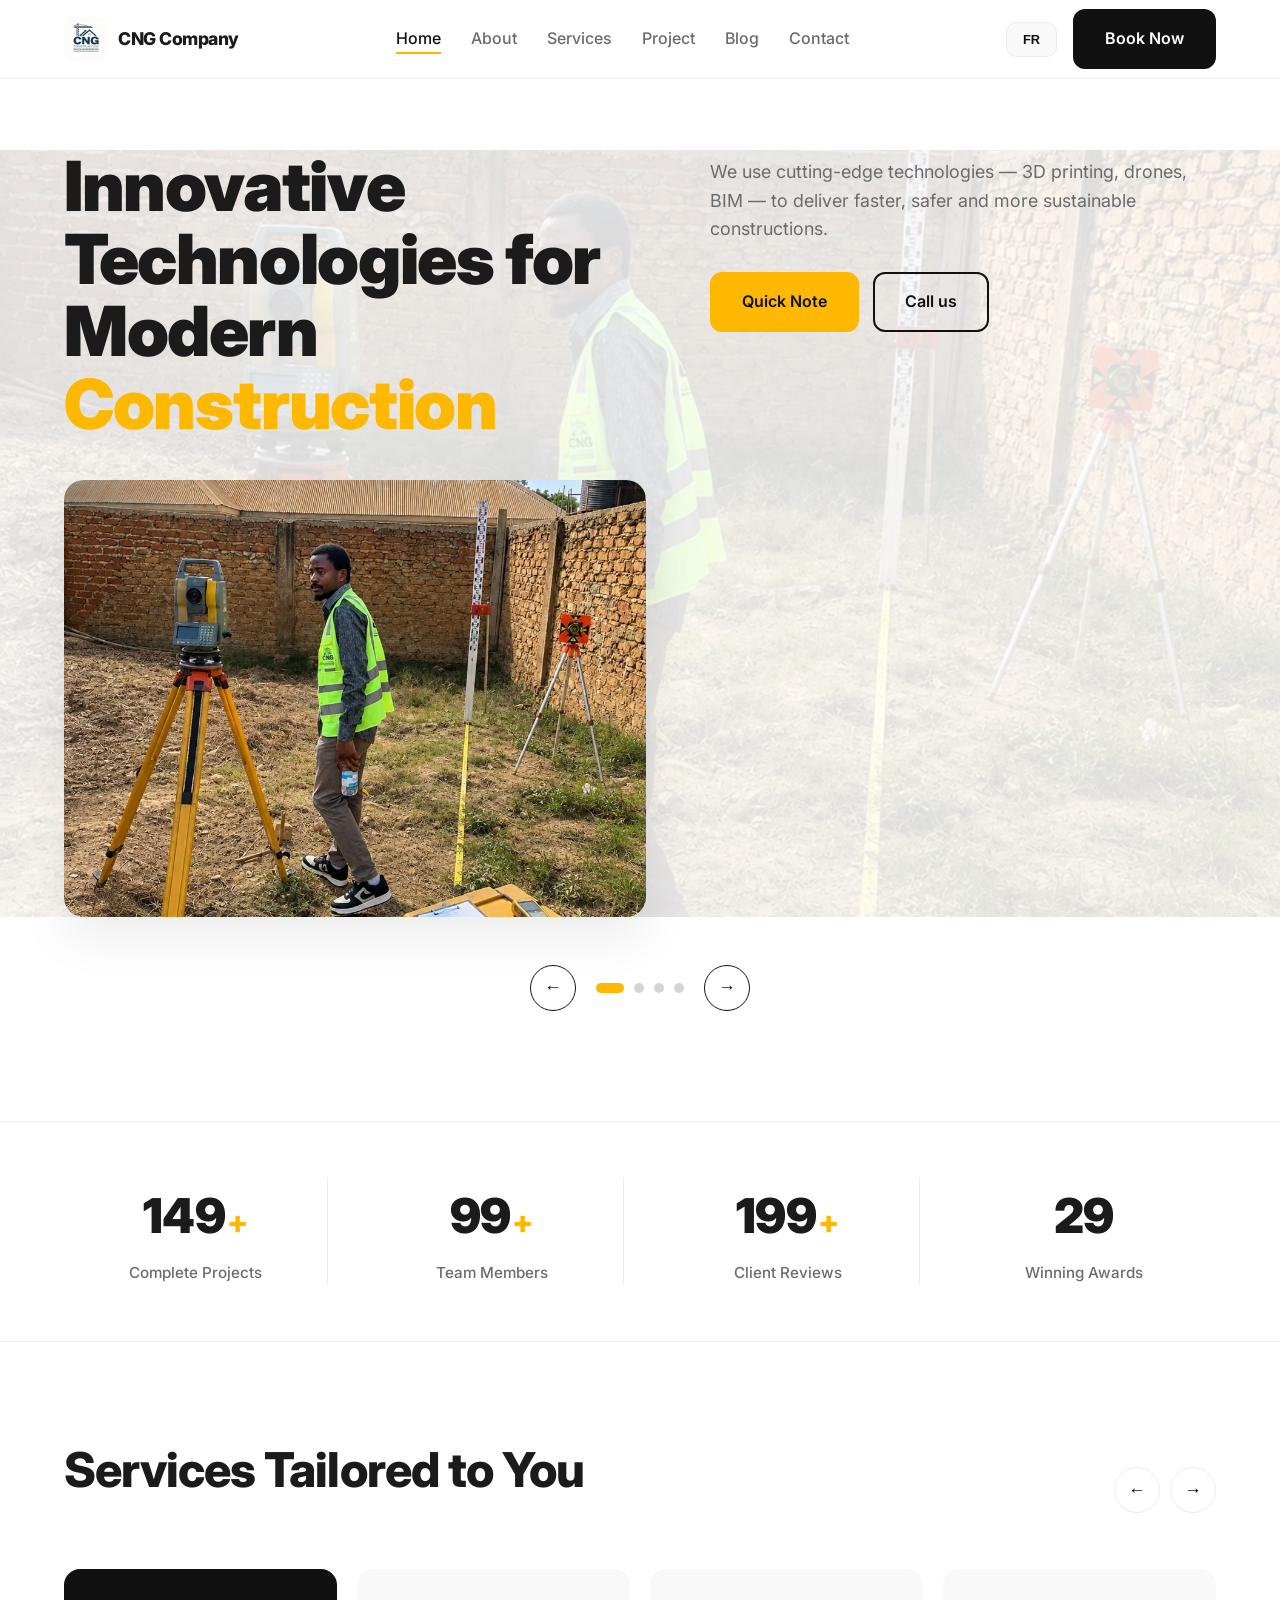
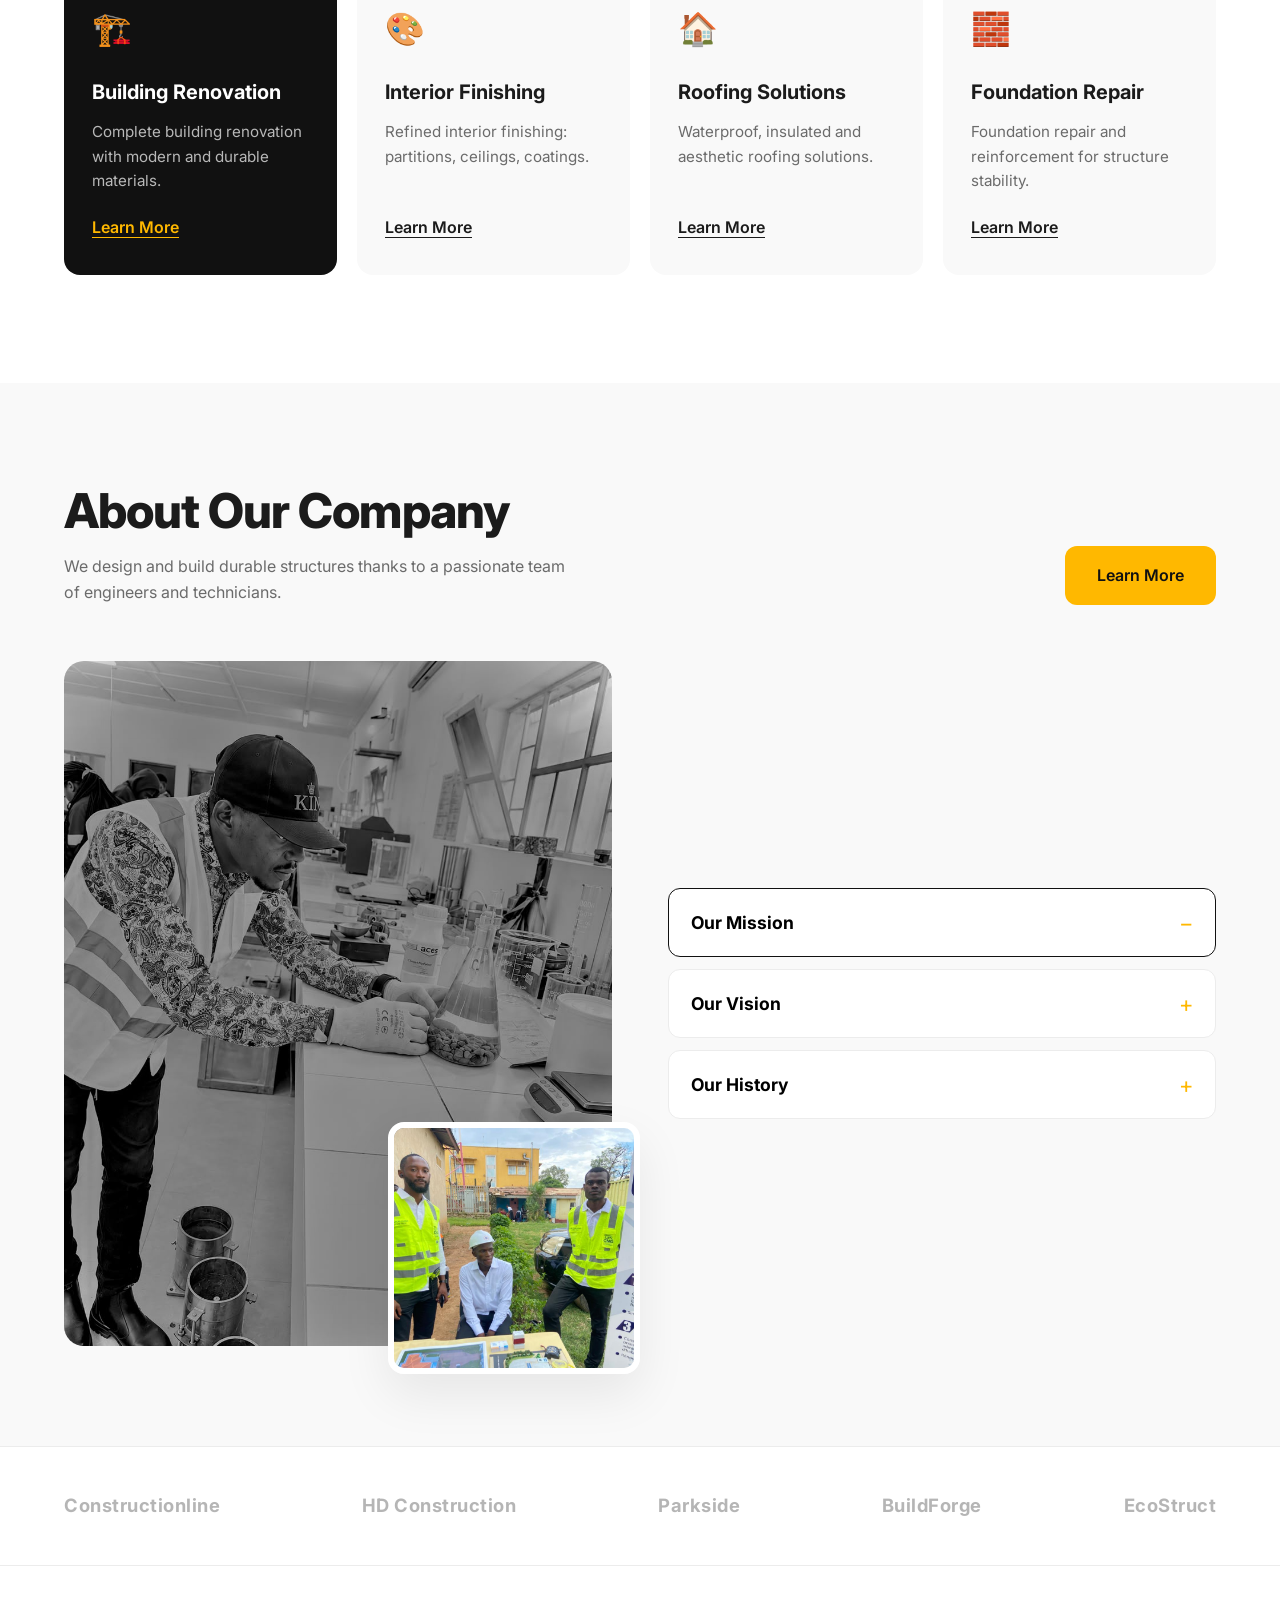
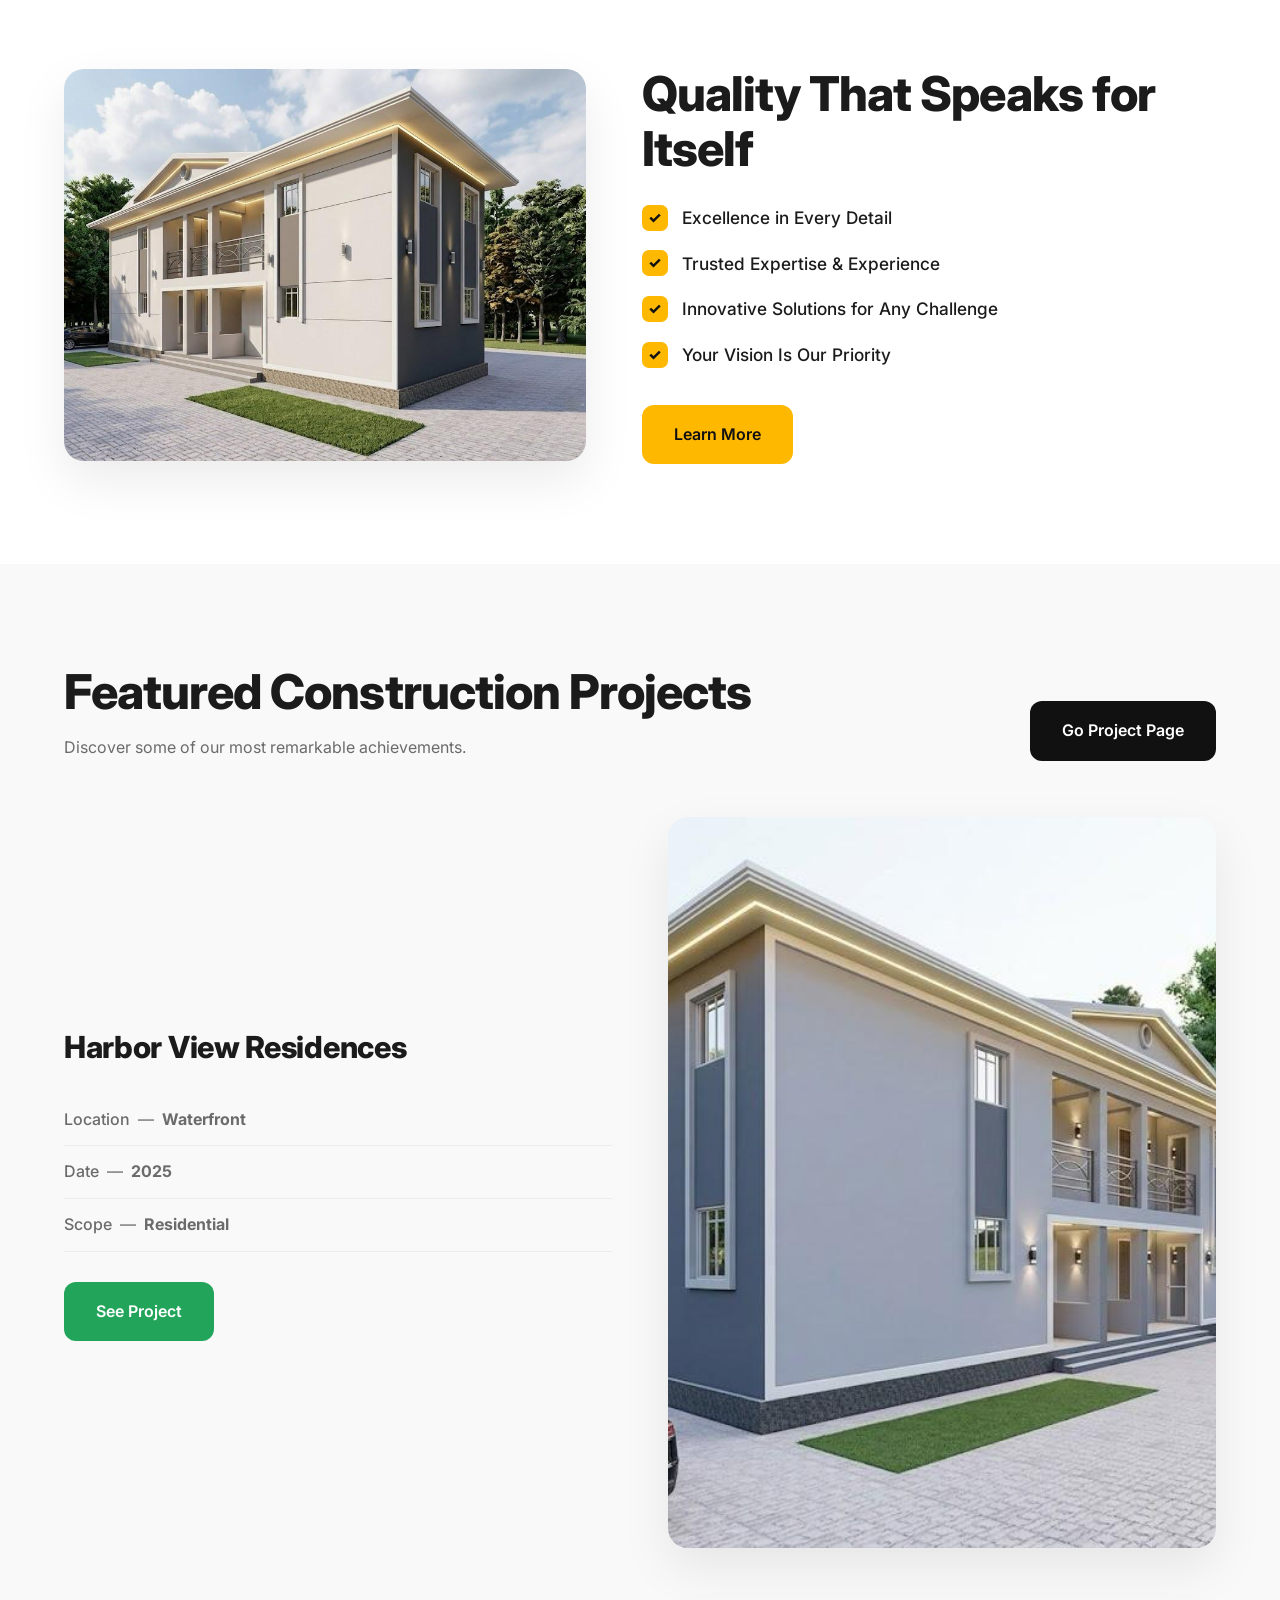
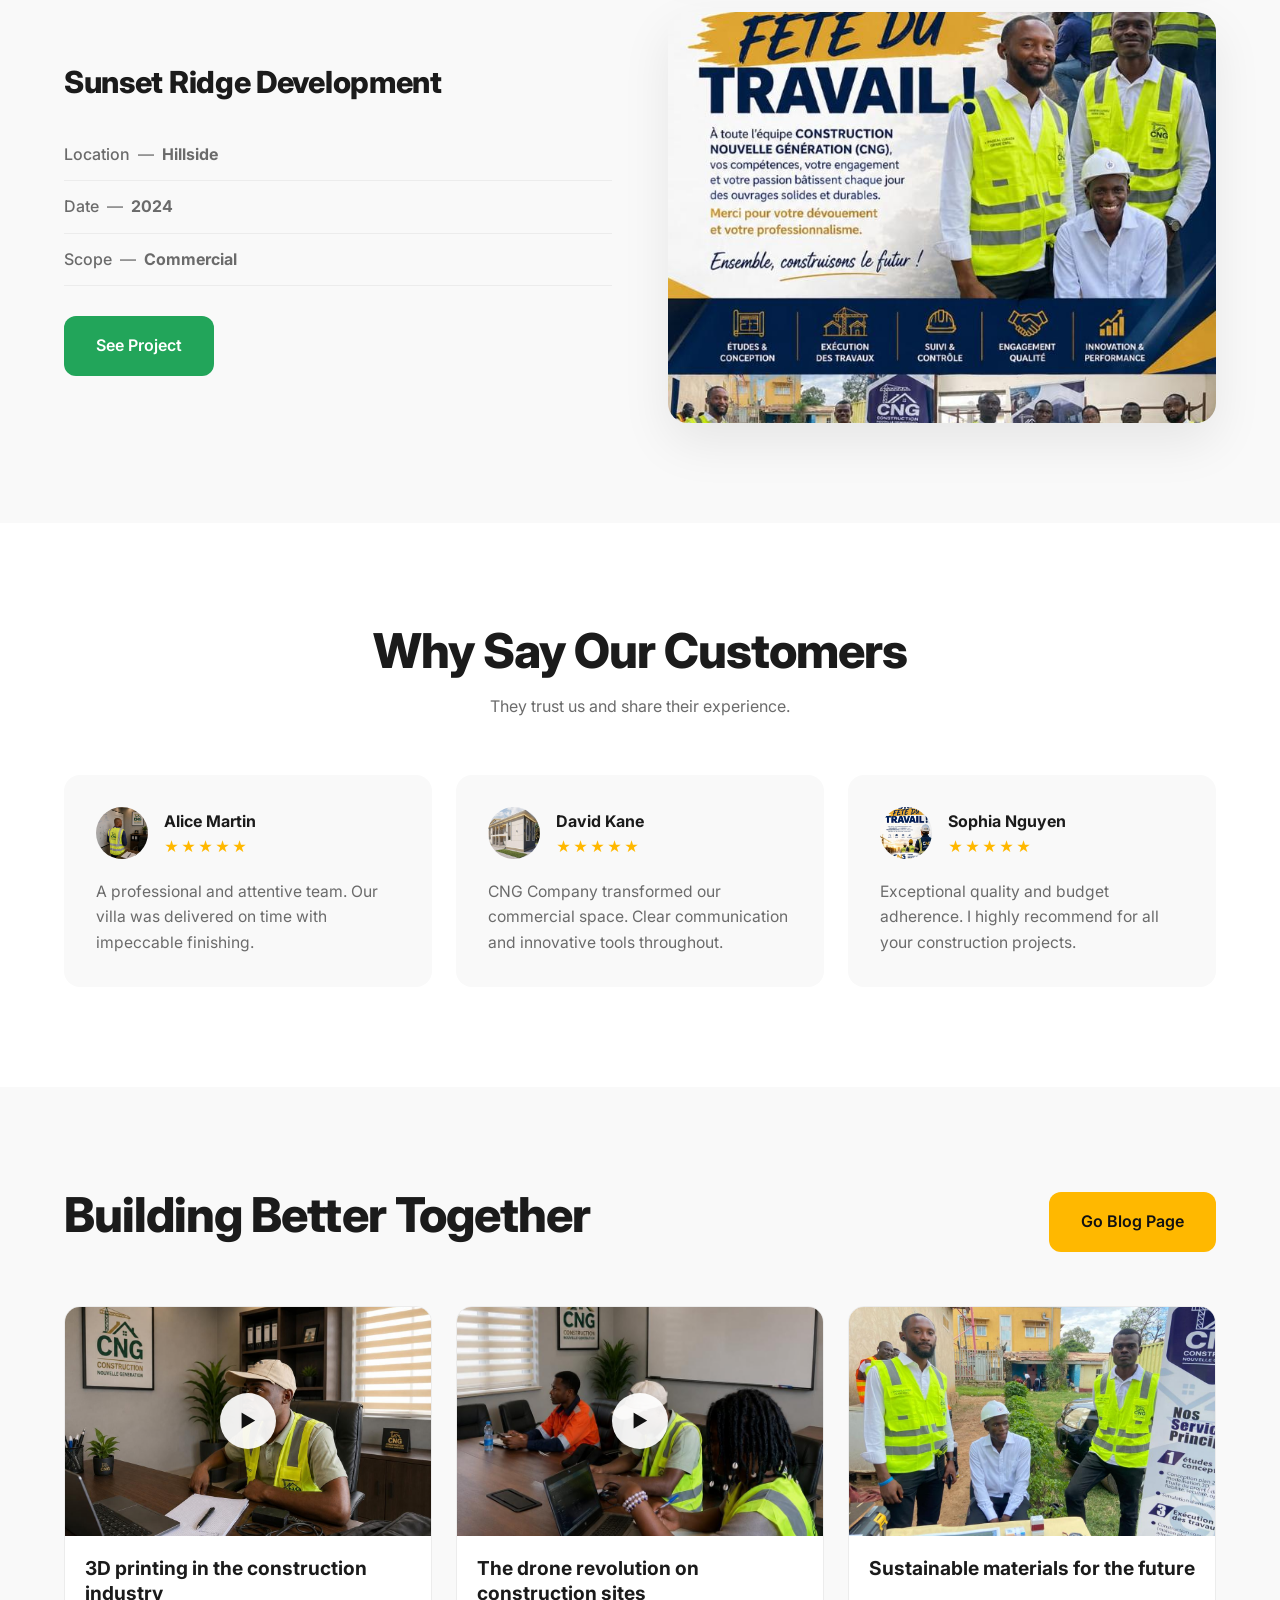
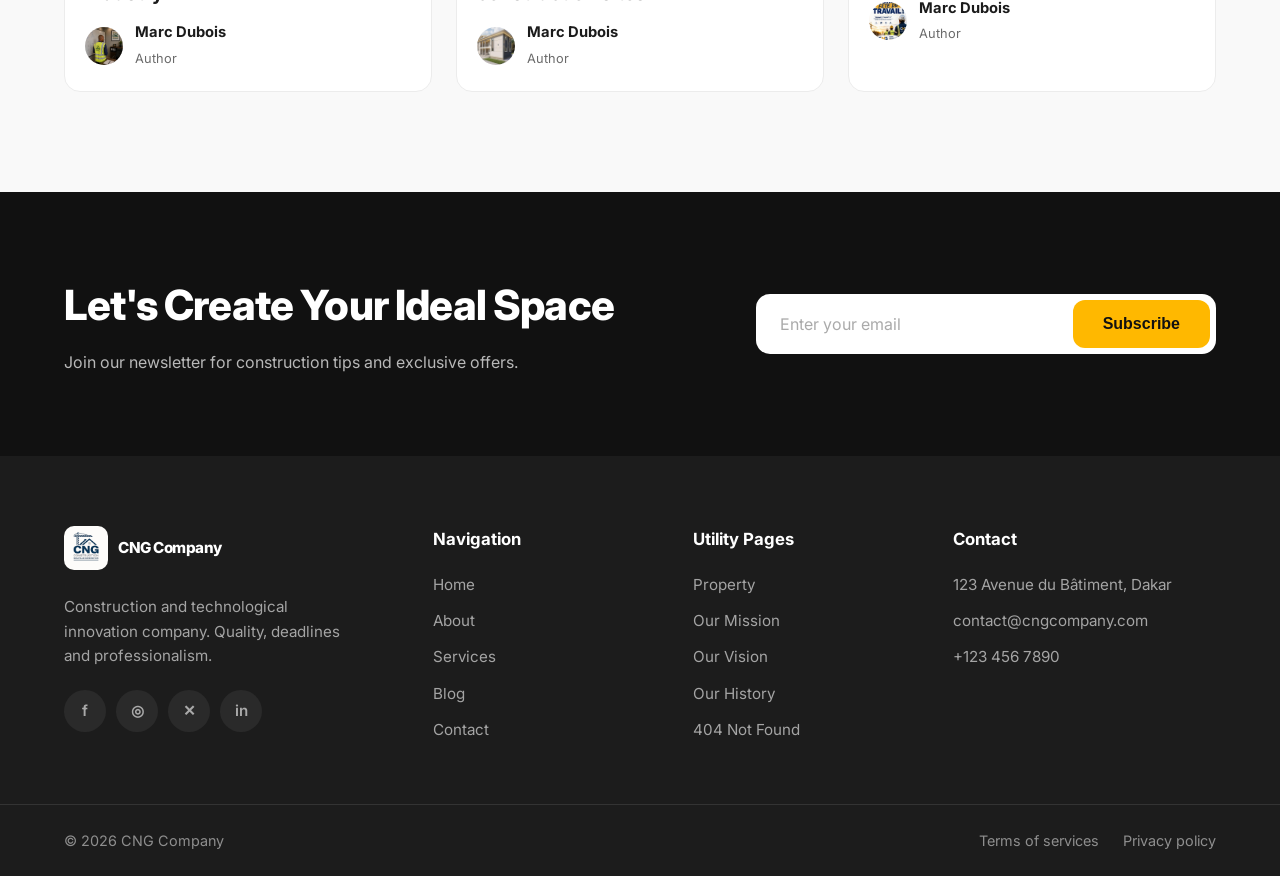
==== commit da332554: "Refactor code structure for improved readability and maintainability" ====
--- a/index.html
+++ b/index.html
@@ -25,12 +25,7 @@
   <header class="header" id="header">
     <div class="container nav">
       <a href="#home" class="brand">
-        <span class="brand-icon" aria-hidden="true">
-          <svg viewBox="0 0 24 24" width="22" height="22" fill="none" stroke="currentColor" stroke-width="1.8">
-            <path d="M12 2l8 4.5v9L12 20l-8-4.5v-9L12 2z" />
-            <circle cx="12" cy="11" r="3.5" />
-          </svg>
-        </span>
+        <img class="brand-logo" src="asserts/logo.jpeg" alt="Logo CNG Company">
         <span class="brand-text">CNG&nbsp;Company</span>
       </a>
 
@@ -59,46 +54,102 @@
 
   <main>
 
-    <!-- ===== SECTION HERO ===== -->
+    <!-- ===== SECTION HERO (Carrousel 5 photos) ===== -->
     <section class="hero" id="home">
-      <div class="container hero-grid">
-        <div class="hero-left">
-          <h1 class="hero-title" data-i18n="hero.title">Innovative Technologies for Modern <em>Construction</em></h1>
-          <div class="hero-photo">
-            <img src="asserts/WhatsApp Image 2026-08-24 at 17.27.20.jpeg" alt="Ingénieurs sur un chantier" loading="eager">
-          </div>
-        </div>
-
-        <div class="hero-right">
-          <p class="hero-text" data-i18n="hero.text">Nous utilisons des technologies de pointe — impression 3D, drones, BIM — pour livrer des constructions plus rapides, plus sûres et plus durables. CNG Company conjugue innovation et savoir-faire au service de vos projets.</p>
-
-          <div class="hero-team">
-            <div class="avatars">
-              <span class="avatar" style="background-image:url('asserts/WhatsApp Image 2026-08-24 at 17.27.27.jpeg')"></span>
-              <span class="avatar" style="background-image:url('asserts/WhatsApp Image 2026-08-24 at 17.27.22 (3).jpeg')"></span>
-              <span class="avatar" style="background-image:url('asserts/WhatsApp Image 2026-08-24 at 17.27.21 (2).jpeg')"></span>
-              <span class="avatar" style="background-image:url('asserts/WhatsApp Image 2026-08-24 at 17.27.24 (1).jpeg')"></span>
-              <span class="avatar avatar-more">+</span>
-            </div>
-            <div class="rating">
-              <div class="stars" aria-label="5 étoiles">★★★★★</div>
-              <span class="rating-text" data-i18n="hero.rating">4.9 / 5 · Trusted by clients</span>
-            </div>
-          </div>
-
-          <div class="hero-buttons">
-            <a href="#contact" class="btn btn-accent" data-i18n="hero.cta1">Quick Note</a>
-            <a href="tel:+1234567890" class="btn btn-ghost" data-i18n="hero.cta2">Call us</a>
-          </div>
-
-          <div class="hero-badge" aria-hidden="true">
-            <svg viewBox="0 0 24 24" width="20" height="20" fill="none" stroke="currentColor" stroke-width="1.6">
-              <path d="M12 2l8 4.5v9L12 20l-8-4.5v-9L12 2z" />
-              <circle cx="12" cy="11" r="3.5" />
-            </svg>
-            <span class="badge-text">CNG<span>Company</span></span>
-          </div>
-        </div>
+      <div class="hero-track" id="heroTrack">
+        <!-- Slide 1 -->
+        <div class="hero-slide active">
+          <div class="hero-bg" style="background-image:url('asserts/3.jpeg')"></div>
+          <div class="hero-overlay"></div>
+          <div class="container hero-grid">
+            <div class="hero-left">
+              <h1 class="hero-title" data-i18n="hero.s1.title">Innovative Technologies for Modern <em>Construction</em></h1>
+              <div class="hero-photo">
+                <img src="asserts/3.jpeg" alt="Chantier de construction" loading="eager">
+              </div>
+            </div>
+            <div class="hero-right">
+              <p class="hero-text" data-i18n="hero.s1.text">Nous utilisons des technologies de pointe — impression 3D, drones, BIM — pour livrer des constructions plus rapides, plus sûres et plus durables.</p>
+              <div class="hero-buttons">
+                <a href="#contact" class="btn btn-accent" data-i18n="hero.cta1">Quick Note</a>
+                <a href="tel:+1234567890" class="btn btn-ghost" data-i18n="hero.cta2">Call us</a>
+              </div>
+            </div>
+          </div>
+        </div>
+
+        <!-- Slide 2 -->
+        <div class="hero-slide">
+          <div class="hero-bg" style="background-image:url('asserts/WhatsApp Image 2026-08-24 at 17.27.20.jpeg')"></div>
+          <div class="hero-overlay"></div>
+          <div class="container hero-grid">
+            <div class="hero-left">
+              <h1 class="hero-title" data-i18n="hero.s2.title">Bâtiment résidentiel de <em>haut standing</em></h1>
+              <div class="hero-photo">
+                <img src="asserts/WhatsApp Image 2026-08-24 at 17.27.20.jpeg" alt="Ingénieurs sur chantier" loading="eager">
+              </div>
+            </div>
+            <div class="hero-right">
+              <p class="hero-text" data-i18n="hero.s2.text">Des villas et immeubles d'habitation pensés pour le confort, la sécurité et la durabilité, avec un suivi de chantier rigoureux.</p>
+              <div class="hero-buttons">
+                <a href="#contact" class="btn btn-accent" data-i18n="hero.cta1">Quick Note</a>
+                <a href="tel:+1234567890" class="btn btn-ghost" data-i18n="hero.cta2">Call us</a>
+              </div>
+            </div>
+          </div>
+        </div>
+
+        <!-- Slide 3 -->
+        <div class="hero-slide">
+          <div class="hero-bg" style="background-image:url('asserts/4.jpeg')"></div>
+          <div class="hero-overlay"></div>
+          <div class="container hero-grid">
+            <div class="hero-left">
+              <h1 class="hero-title" data-i18n="hero.s3.title">Bâtiments commerciaux <em>et bureaux</em></h1>
+              <div class="hero-photo">
+                <img src="asserts/4.jpeg" alt="Bâtiment commercial" loading="eager">
+              </div>
+            </div>
+            <div class="hero-right">
+              <p class="hero-text" data-i18n="hero.s3.text">Des espaces de travail et de commerce modernes, conçus pour la performance, l'accessibilité et l'attractivité de votre activité.</p>
+              <div class="hero-buttons">
+                <a href="#contact" class="btn btn-accent" data-i18n="hero.cta1">Quick Note</a>
+                <a href="tel:+1234567890" class="btn btn-ghost" data-i18n="hero.cta2">Call us</a>
+              </div>
+            </div>
+          </div>
+        </div>
+
+        <!-- Slide 4 -->
+   
+
+        <!-- Slide 5 -->
+        <div class="hero-slide">
+          <div class="hero-bg" style="background-image:url('asserts/WhatsApp Image 2026-08-24 at 17.28.22.jpeg')"></div>
+          <div class="hero-overlay"></div>
+          <div class="container hero-grid">
+            <div class="hero-left">
+              <h1 class="hero-title" data-i18n="hero.s5.title">Rénovation et <em>valorisation</em> de biens</h1>
+              <div class="hero-photo">
+                <img src="asserts/WhatsApp Image 2026-08-24 at 17.28.22.jpeg" alt="Rénovation" loading="eager">
+              </div>
+            </div>
+            <div class="hero-right">
+              <p class="hero-text" data-i18n="hero.s5.text">Redonnez vie à vos espaces : rénovation, extension et réhabilitation avec des matériaux durables et un rendu impeccable.</p>
+              <div class="hero-buttons">
+                <a href="#contact" class="btn btn-accent" data-i18n="hero.cta1">Quick Note</a>
+                <a href="tel:+1234567890" class="btn btn-ghost" data-i18n="hero.cta2">Call us</a>
+              </div>
+            </div>
+          </div>
+        </div>
+      </div>
+
+      <!-- Contrôles du carrousel -->
+      <div class="hero-controls">
+        <button class="hero-arrow" id="heroPrev" aria-label="Précédent">←</button>
+        <div class="hero-dots" id="heroDots"></div>
+        <button class="hero-arrow" id="heroNext" aria-label="Suivant">→</button>
       </div>
     </section>
 
@@ -414,12 +465,7 @@
     <div class="container footer-grid">
       <div class="footer-col footer-col-brand">
         <a href="#home" class="brand brand-light">
-          <span class="brand-icon" aria-hidden="true">
-            <svg viewBox="0 0 24 24" width="22" height="22" fill="none" stroke="currentColor" stroke-width="1.8">
-              <path d="M12 2l8 4.5v9L12 20l-8-4.5v-9L12 2z" />
-              <circle cx="12" cy="11" r="3.5" />
-            </svg>
-          </span>
+          <img class="brand-logo" src="asserts/logo.jpeg" alt="Logo CNG Company">
           <span class="brand-text">CNG&nbsp;Company</span>
         </a>
         <p data-i18n="footer.desc">Entreprise de construction et d'innovation technologique. Qualité, délais et professionnalisme.</p>
--- a/css/style.css
+++ b/css/style.css
@@ -161,6 +161,14 @@
   border-radius: 12px;
 }
 
+.brand-logo {
+  width: 44px;
+  height: 44px;
+  object-fit: contain;
+  border-radius: 10px;
+  flex-shrink: 0;
+}
+
 .brand-text {
   letter-spacing: -.5px;
 }
@@ -241,11 +249,56 @@
 
 /* ---------- Hero ---------- */
 .hero {
-  padding: 150px 0 80px;
+  position: relative;
+  padding: 150px 0 110px;
   background: var(--white);
+  overflow: hidden;
+}
+
+.hero-track {
+  position: relative;
+  width: 100%;
+}
+
+.hero-slide {
+  position: relative;
+  display: none;
+}
+
+.hero-slide.active {
+  display: block;
+  animation: heroFade .6s ease both;
+}
+
+@keyframes heroFade {
+  from {
+    opacity: 0;
+    transform: translateY(12px);
+  }
+  to {
+    opacity: 1;
+    transform: translateY(0);
+  }
+}
+
+.hero-bg {
+  position: absolute;
+  inset: 0;
+  background-size: cover;
+  background-position: center;
+  z-index: 0;
+}
+
+.hero-overlay {
+  position: absolute;
+  inset: 0;
+  background: rgba(255, 255, 255, .86);
+  z-index: 1;
 }
 
 .hero-grid {
+  position: relative;
+  z-index: 2;
   display: grid;
   grid-template-columns: 1.15fr 1fr;
   gap: 64px;
@@ -340,8 +393,53 @@
   flex-wrap: wrap;
 }
 
-.hero-badge {
-  display: none;
+.hero-controls {
+  position: relative;
+  z-index: 3;
+  display: flex;
+  align-items: center;
+  justify-content: center;
+  gap: 20px;
+  margin-top: 48px;
+}
+
+.hero-arrow {
+  width: 46px;
+  height: 46px;
+  border-radius: 50%;
+  border: 1px solid var(--black);
+  background: var(--white);
+  color: var(--black);
+  font-size: 1.1rem;
+  cursor: pointer;
+  transition: var(--transition);
+}
+
+.hero-arrow:hover {
+  background: var(--black);
+  color: var(--white);
+}
+
+.hero-dots {
+  display: flex;
+  gap: 10px;
+}
+
+.hero-dot {
+  width: 10px;
+  height: 10px;
+  border-radius: 50%;
+  background: #d4d4d4;
+  border: none;
+  cursor: pointer;
+  padding: 0;
+  transition: var(--transition);
+}
+
+.hero-dot.active {
+  background: var(--accent);
+  width: 28px;
+  border-radius: 10px;
 }
 
 /* ---------- Stats ---------- */
@@ -958,10 +1056,6 @@
 
 .brand-light .brand-text {
   color: var(--white);
-}
-
-.brand-light .brand-icon {
-  background: var(--accent);
 }
 
 .footer-col-brand p {
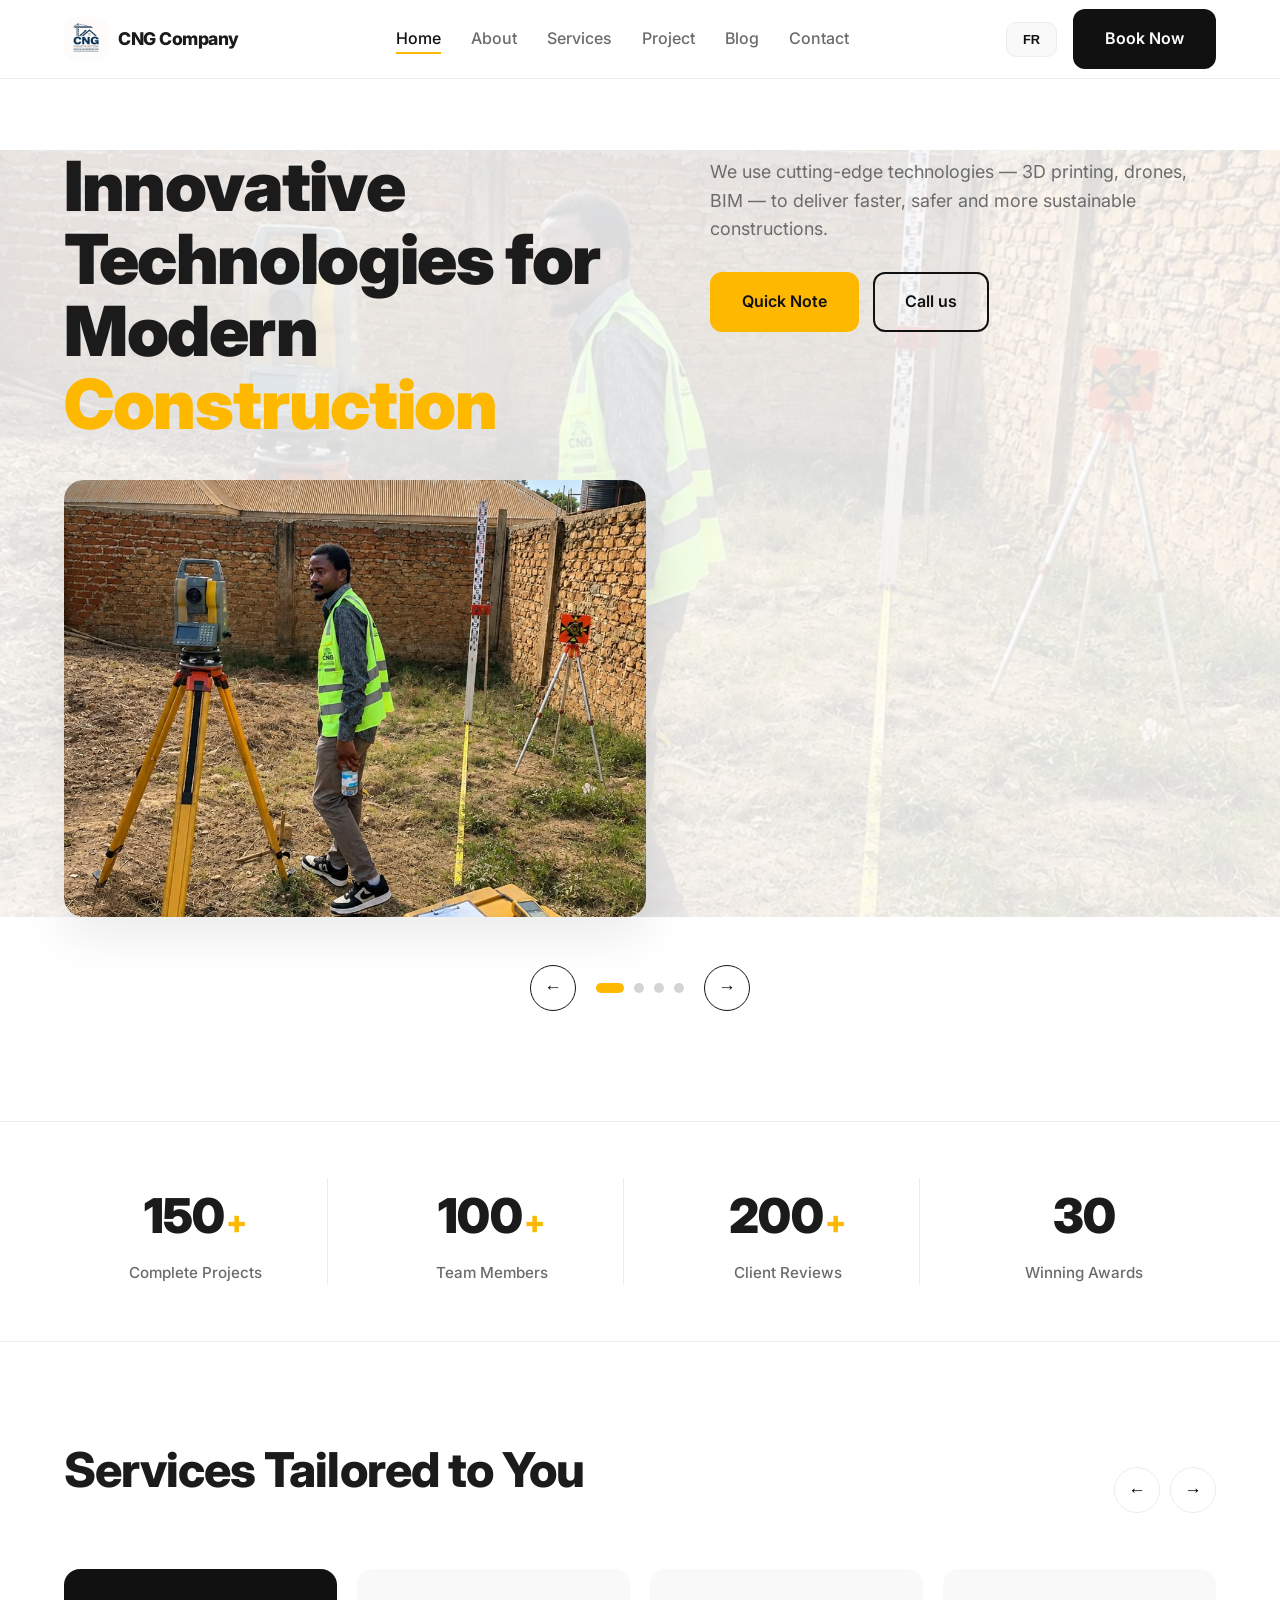
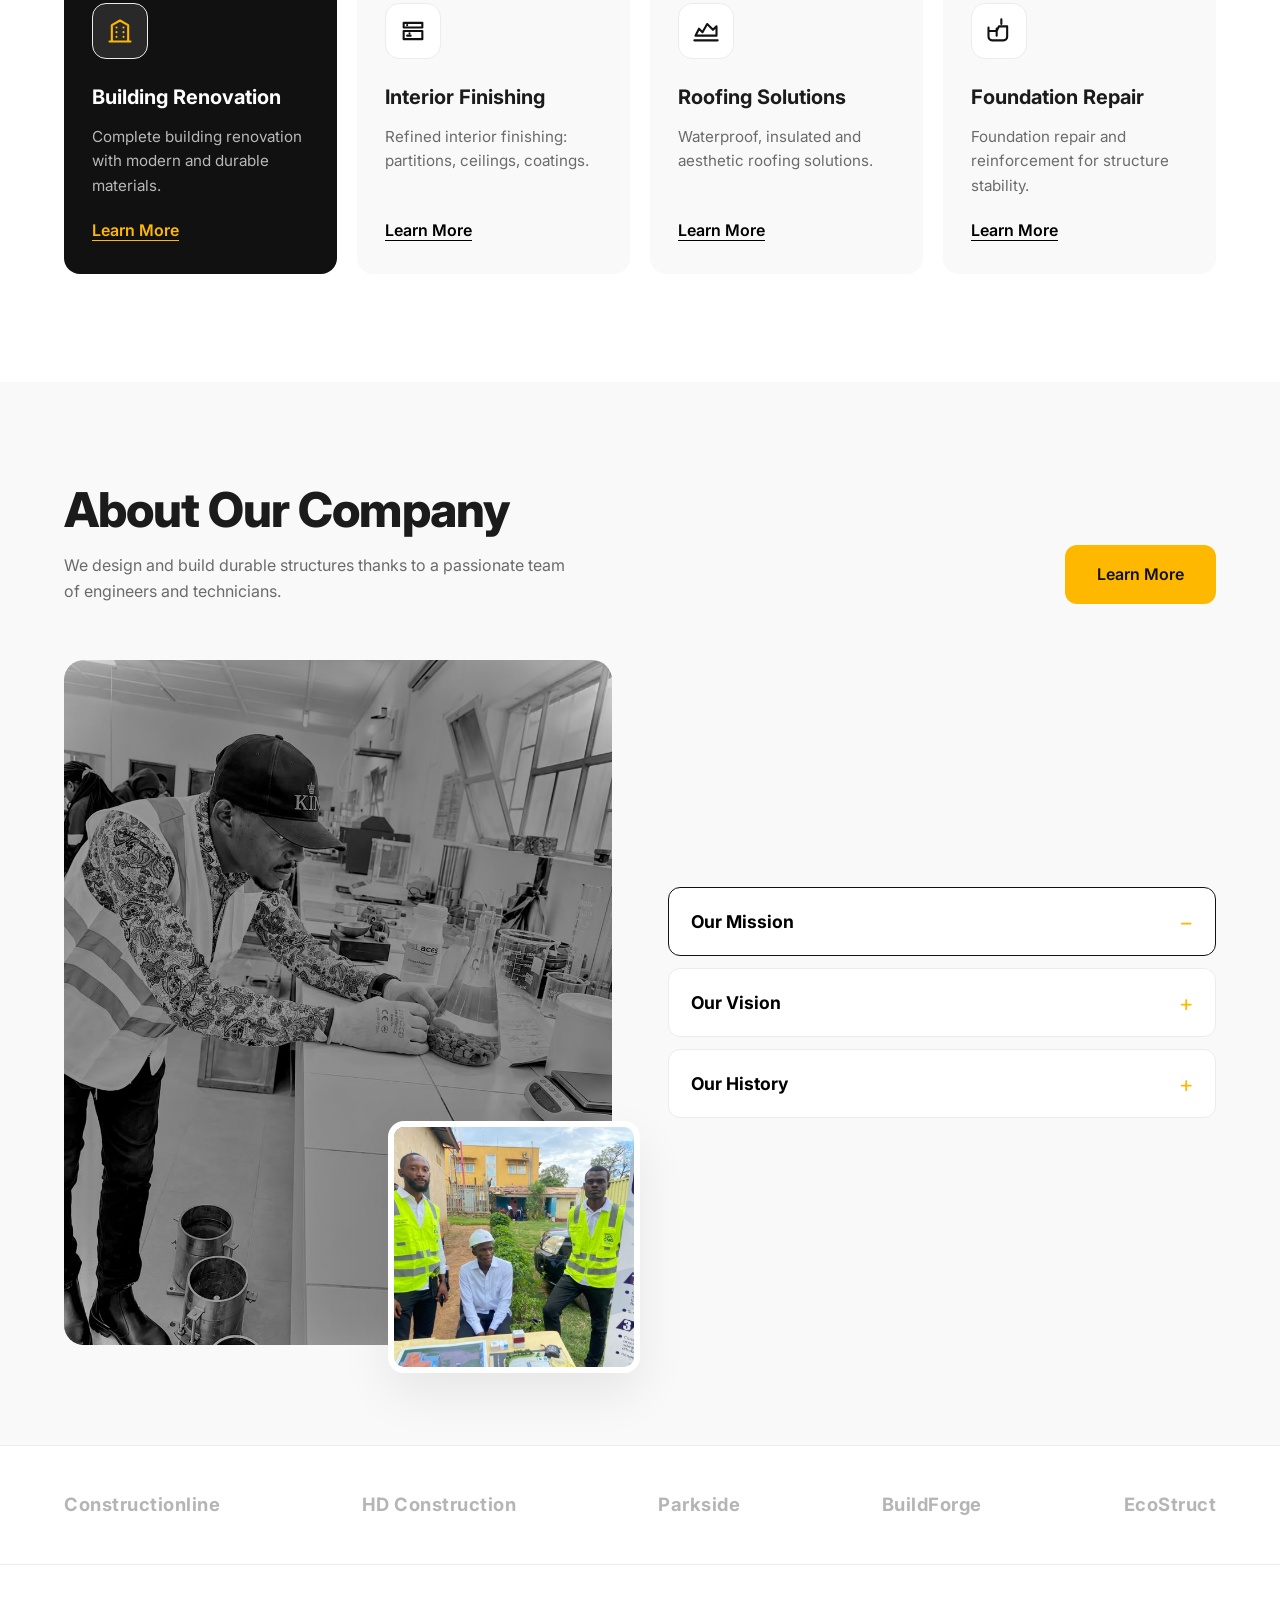
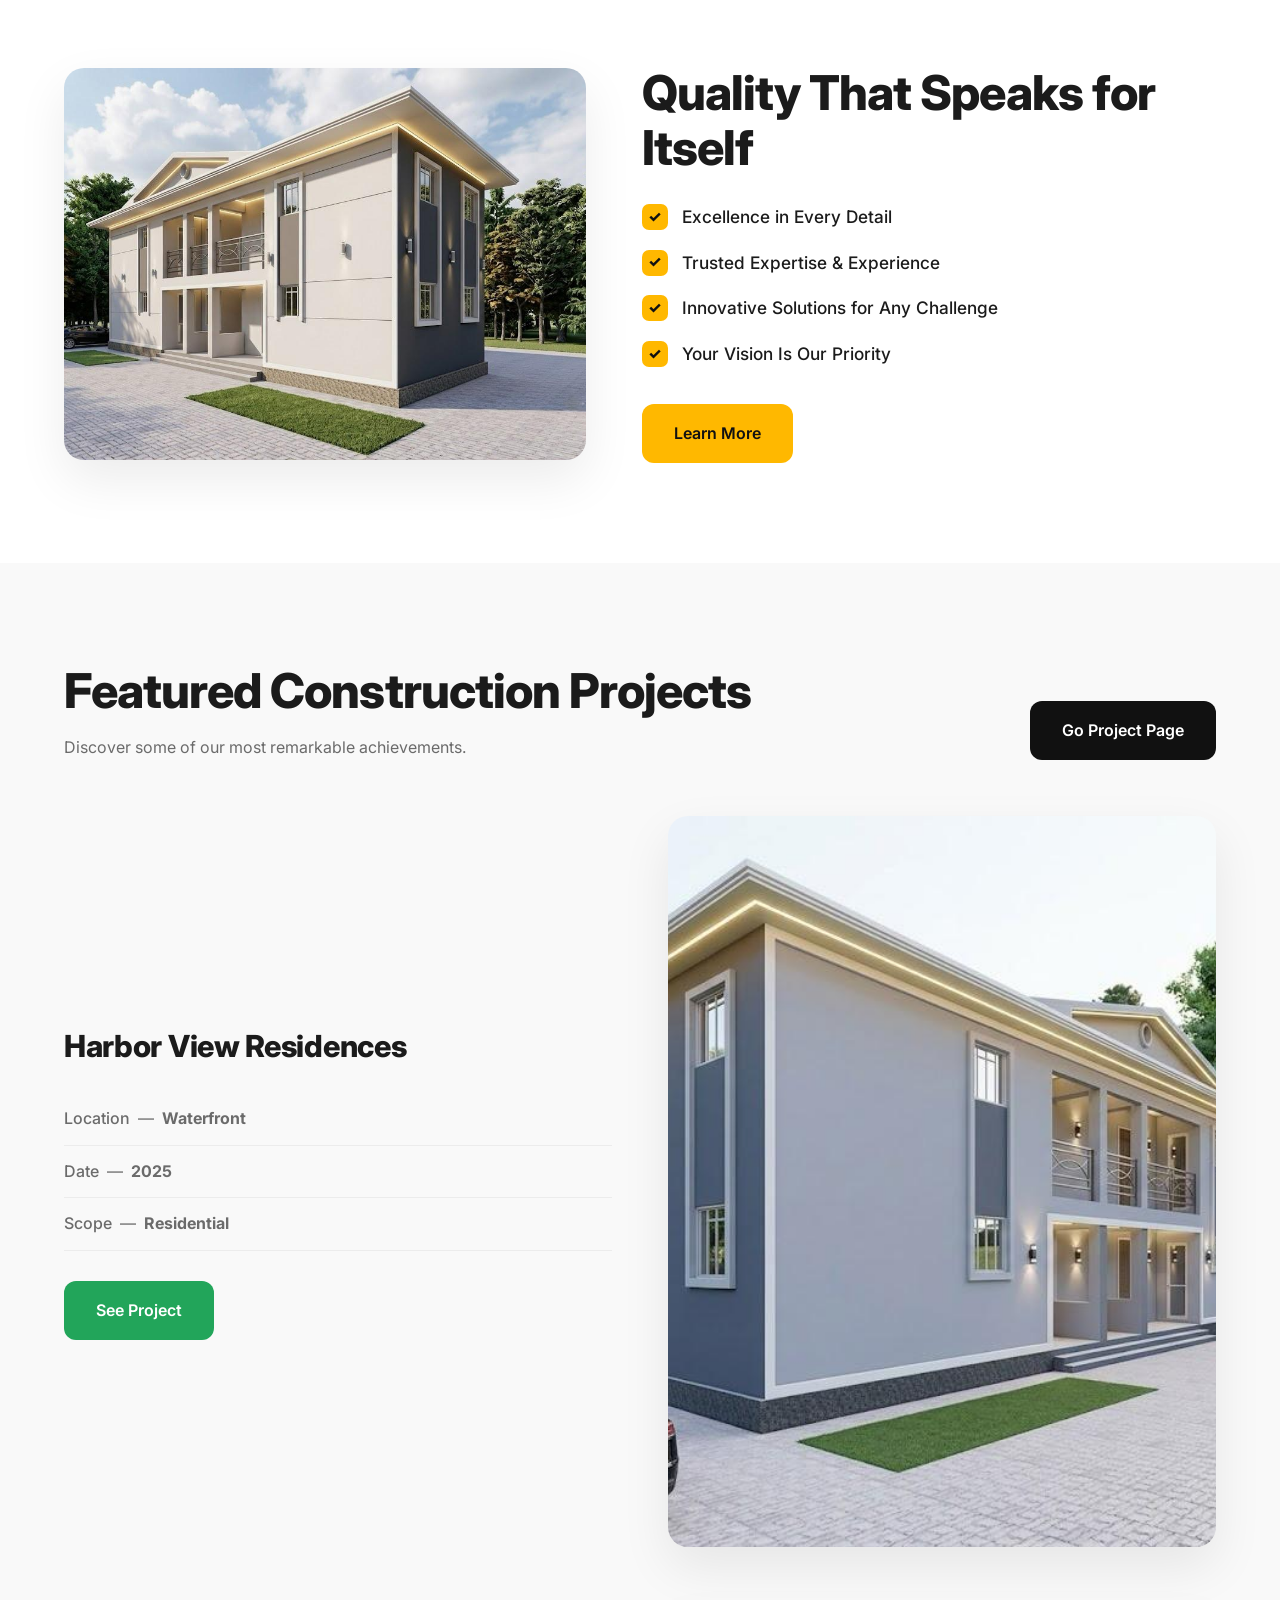
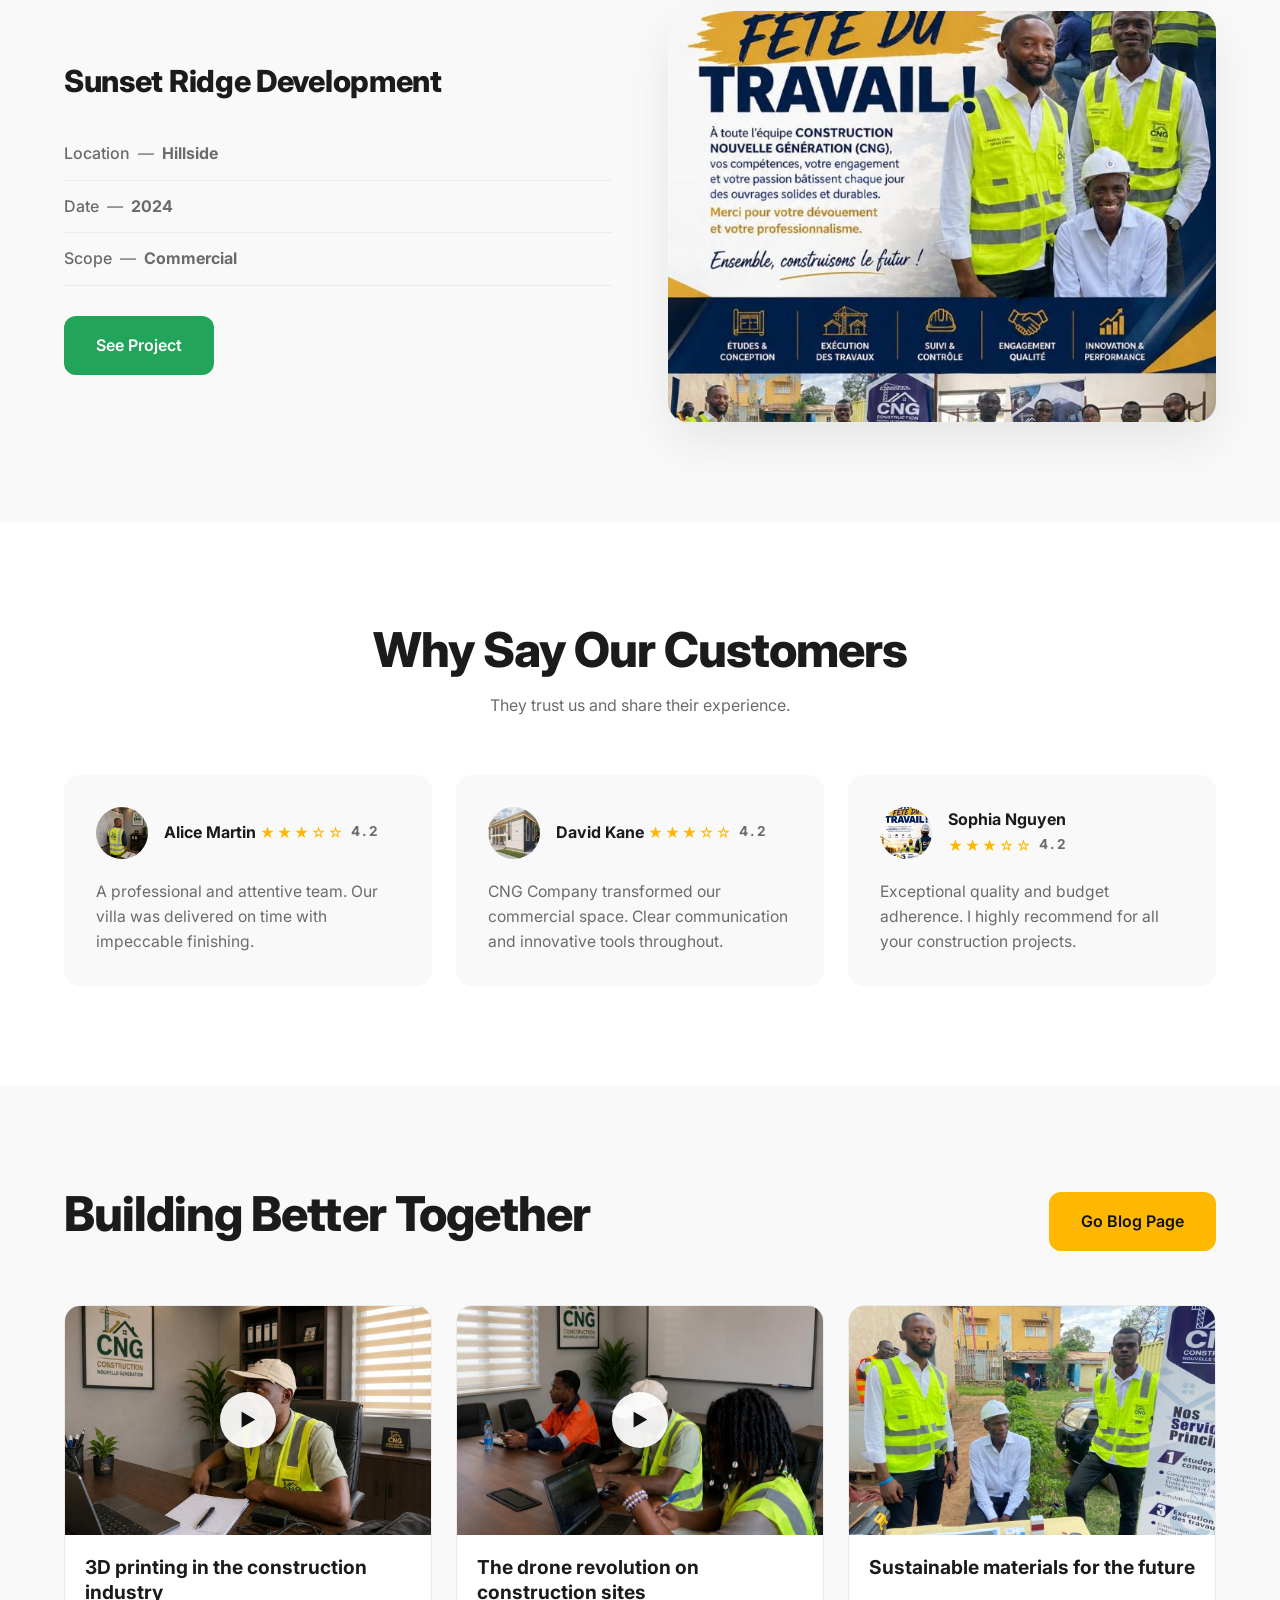
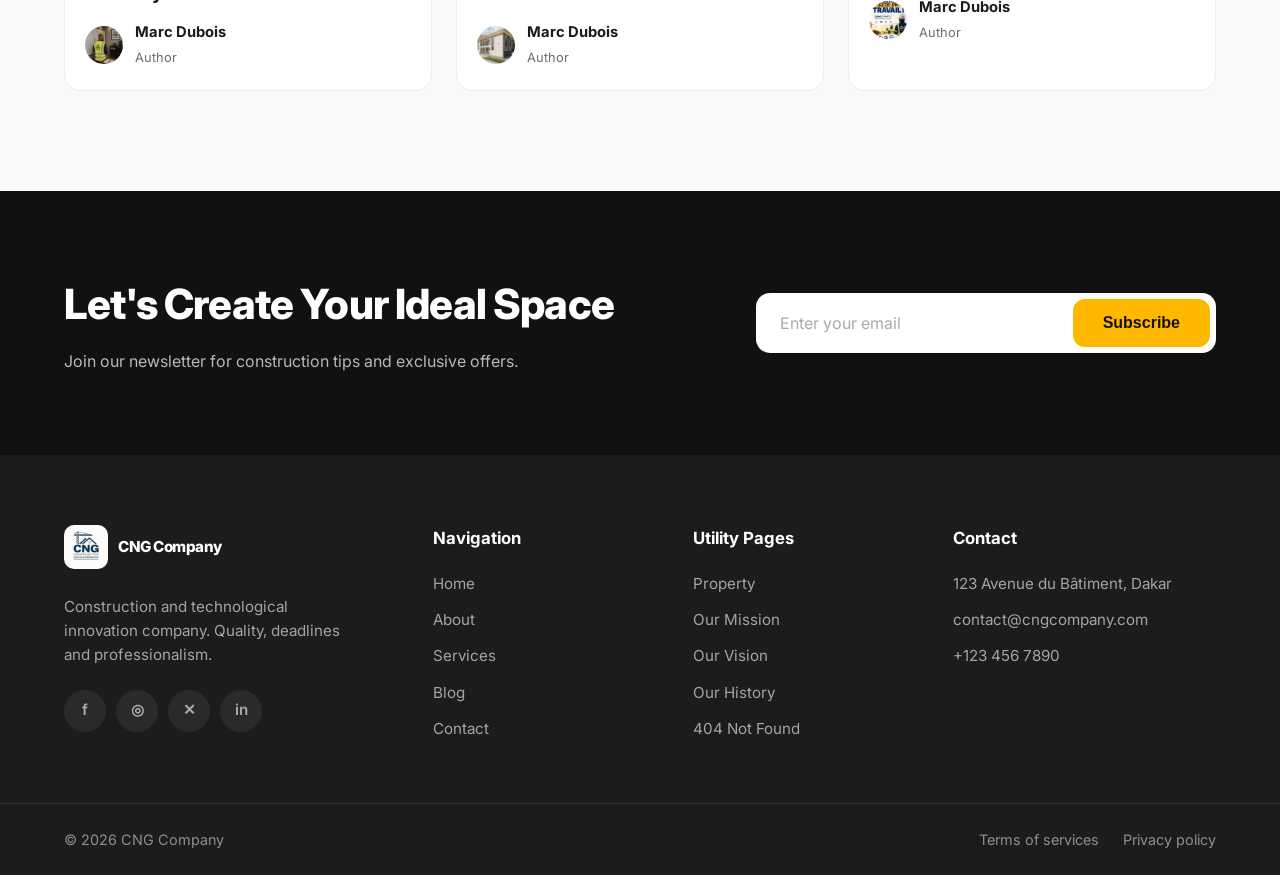
==== commit dabfcb86: "feat: enhance service cards with detailed descriptions and interactive elements" ====
--- a/index.html
+++ b/index.html
@@ -179,7 +179,7 @@
     <section class="section" id="services">
       <div class="container">
         <div class="section-head services-head">
-          <h2 class="section-title" data-i18n="services.title">Services Tailored to You</h2>
+          <h2 class="section-title" data-i18n="services.title">services tailored to you</h2>
           <div class="arrows">
             <button class="arrow-btn" id="servicesPrev" aria-label="Précédent">←</button>
             <button class="arrow-btn" id="servicesNext" aria-label="Suivant">→</button>
@@ -188,31 +188,59 @@
 
         <div class="services-track" id="servicesTrack">
           <article class="service-card card-dark">
-            <div class="service-icon">🏗️</div>
+            <div class="service-icon" aria-hidden="true">
+              <svg viewBox="0 0 24 24" width="28" height="28" fill="none" stroke="currentColor" stroke-width="1.8" stroke-linecap="round" stroke-linejoin="round">
+                <path d="M3 21h18M5 21V7l7-4 7 4v14M9 9h.01M9 13h.01M9 17h.01M15 9h.01M15 13h.01M15 17h.01"/>
+              </svg>
+            </div>
             <h3 data-i18n="services.s1.title">Building Renovation</h3>
             <p data-i18n="services.s1.desc">Rénovation complète de bâtiments avec des matériaux modernes et durables.</p>
-            <a href="#contact" class="learn-more" data-i18n="services.learn">Learn More</a>
+            <button class="learn-more" data-target="s1" data-i18n="services.learn">Learn More</button>
+            <div class="service-detail" id="detail-s1">
+              <p data-i18n="services.s1.detail">Rénovation intérieure et extérieure, isolation, remise aux normes, rafraîchissement énergétique. Nous redonnons vie à vos bâtiments dans le respect de leur caractère et de votre budget.</p>
+            </div>
           </article>
 
           <article class="service-card">
-            <div class="service-icon">🎨</div>
+            <div class="service-icon" aria-hidden="true">
+              <svg viewBox="0 0 24 24" width="28" height="28" fill="none" stroke="currentColor" stroke-width="1.8" stroke-linecap="round" stroke-linejoin="round">
+                <path d="M4 5h16v4H4zM4 12h16v7H4zM7 7h.01M9 14h.01M7 16h3"/>
+              </svg>
+            </div>
             <h3 data-i18n="services.s2.title">Interior Finishing</h3>
             <p data-i18n="services.s2.desc">Finitions intérieures raffinées : cloisons, plafonds, revêtements.</p>
-            <a href="#contact" class="learn-more" data-i18n="services.learn">Learn More</a>
+            <button class="learn-more" data-target="s2" data-i18n="services.learn">Learn More</button>
+            <div class="service-detail" id="detail-s2">
+              <p data-i18n="services.s2.detail">Cloisons, plafonds suspendus, peinture, revêtements de sol et de mur. Un rendu soigné et durable, réalisé par des artisans expérimentés.</p>
+            </div>
           </article>
 
           <article class="service-card">
-            <div class="service-icon">🏠</div>
+            <div class="service-icon" aria-hidden="true">
+              <svg viewBox="0 0 24 24" width="28" height="28" fill="none" stroke="currentColor" stroke-width="1.8" stroke-linecap="round" stroke-linejoin="round">
+                <path d="M2 20h20M3 16l3-6 3 3 4-7 5 5 3-3v8H3z"/>
+              </svg>
+            </div>
             <h3 data-i18n="services.s3.title">Roofing Solutions</h3>
             <p data-i18n="services.s3.desc">Solutions de toiture étanches, isolées et esthétiques.</p>
-            <a href="#contact" class="learn-more" data-i18n="services.learn">Learn More</a>
+            <button class="learn-more" data-target="s3" data-i18n="services.learn">Learn More</button>
+            <div class="service-detail" id="detail-s3">
+              <p data-i18n="services.s3.detail">Couverture, étanchéité, isolation thermique et rénovation de toiture. Des matériaux durables pour une protection optimale de votre bâtiment.</p>
+            </div>
           </article>
 
           <article class="service-card">
-            <div class="service-icon">🧱</div>
+            <div class="service-icon" aria-hidden="true">
+              <svg viewBox="0 0 24 24" width="28" height="28" fill="none" stroke="currentColor" stroke-width="1.8" stroke-linecap="round" stroke-linejoin="round">
+                <path d="M3 12h7l2-4h7v9a3 3 0 0 1-3 3H6a3 3 0 0 1-3-3V12zM3 9v3M14 6V2M10 10v6"/>
+              </svg>
+            </div>
             <h3 data-i18n="services.s4.title">Foundation Repair</h3>
             <p data-i18n="services.s4.desc">Réparation et renforcement de fondations pour la stabilité de vos ouvrages.</p>
-            <a href="#contact" class="learn-more" data-i18n="services.learn">Learn More</a>
+            <button class="learn-more" data-target="s4" data-i18n="services.learn">Learn More</button>
+            <div class="service-detail" id="detail-s4">
+              <p data-i18n="services.s4.detail">Diagnostic, reprise en sous-œuvre, injection et renforcement des fondations. Nous sécurisons la stabilité de vos structures sur le long terme.</p>
+            </div>
           </article>
         </div>
       </div>
@@ -356,8 +384,8 @@
             <div class="testi-head">
               <span class="testi-avatar" style="background-image:url('asserts/WhatsApp Image 2026-08-24 at 17.27.27.jpeg')"></span>
               <div>
-                <strong data-i18n="testi.c1.name">Alice Martin</strong>
-                <div class="stars" aria-label="5 étoiles">★★★★★</div>
+                <strong data-i18n="testi.c1.name">Pascal Mwisha</strong>
+                <div class="stars" aria-label="4.2 étoiles">★★★☆☆ <span class="stars-note">4.2</span></div>
               </div>
             </div>
             <p data-i18n="testi.c1.text">Une équipe professionnelle et à l'écoute. Notre villa a été livrée à temps et avec une finition impeccable.</p>
@@ -367,8 +395,8 @@
             <div class="testi-head">
               <span class="testi-avatar" style="background-image:url('asserts/WhatsApp Image 2026-08-24 at 17.27.22 (3).jpeg')"></span>
               <div>
-                <strong data-i18n="testi.c2.name">David Kane</strong>
-                <div class="stars" aria-label="5 étoiles">★★★★★</div>
+                <strong data-i18n="testi.c2.name">Christian Mushid</strong>
+                <div class="stars" aria-label="4.2 étoiles">★★★☆☆ <span class="stars-note">4.2</span></div>
               </div>
             </div>
             <p data-i18n="testi.c2.text">CNG Company a su transformer notre espace commercial. Communication claire et outils innovants au rendez-vous.</p>
@@ -378,8 +406,8 @@
             <div class="testi-head">
               <span class="testi-avatar" style="background-image:url('asserts/WhatsApp Image 2026-08-24 at 17.27.21 (2).jpeg')"></span>
               <div>
-                <strong data-i18n="testi.c3.name">Sophia Nguyen</strong>
-                <div class="stars" aria-label="5 étoiles">★★★★★</div>
+                <strong data-i18n="testi.c3.name">Adam Badibanga</strong>
+                <div class="stars" aria-label="4.2 étoiles">★★★☆☆ <span class="stars-note">4.2</span></div>
               </div>
             </div>
             <p data-i18n="testi.c3.text">Qualité exceptionnelle et respect du budget. Je recommande vivement pour tous vos projets de construction.</p>
--- a/css/style.css
+++ b/css/style.css
@@ -380,6 +380,15 @@
   color: var(--accent);
   letter-spacing: 2px;
   font-size: .9rem;
+  display: inline-flex;
+  align-items: center;
+  gap: 6px;
+}
+
+.stars-note {
+  color: var(--text-muted);
+  font-weight: 700;
+  font-size: .85rem;
 }
 
 .rating-text {
@@ -567,8 +576,20 @@
 }
 
 .service-card .service-icon {
-  font-size: 2rem;
+  display: grid;
+  place-items: center;
+  width: 56px;
+  height: 56px;
+  border-radius: 14px;
+  background: var(--white);
+  color: var(--black);
+  border: 1px solid var(--grey-border);
   margin-bottom: 22px;
+}
+
+.card-dark .service-icon {
+  background: rgba(255, 255, 255, .1);
+  color: var(--accent);
 }
 
 .service-card h3 {
@@ -584,10 +605,44 @@
   flex: 1;
 }
 
+.service-detail {
+  max-height: 0;
+  overflow: hidden;
+  transition: max-height .4s ease, margin .4s ease;
+}
+
+.service-detail p {
+  color: var(--text-muted);
+  font-size: .95rem;
+  border-top: 1px solid var(--grey-border);
+  padding-top: 16px;
+  margin-bottom: 0;
+}
+
+.card-dark .service-detail p {
+  border-top-color: rgba(255, 255, 255, .2);
+}
+
+.service-card.open .service-detail {
+  max-height: 300px;
+  margin-top: 6px;
+}
+
 .learn-more {
   font-weight: 600;
   text-decoration: underline;
   text-underline-offset: 4px;
+  background: none;
+  border: none;
+  padding: 0;
+  font-family: inherit;
+  font-size: 1rem;
+  cursor: pointer;
+  text-align: left;
+}
+
+.learn-more:hover {
+  text-decoration-thickness: 2px;
 }
 
 .card-dark {
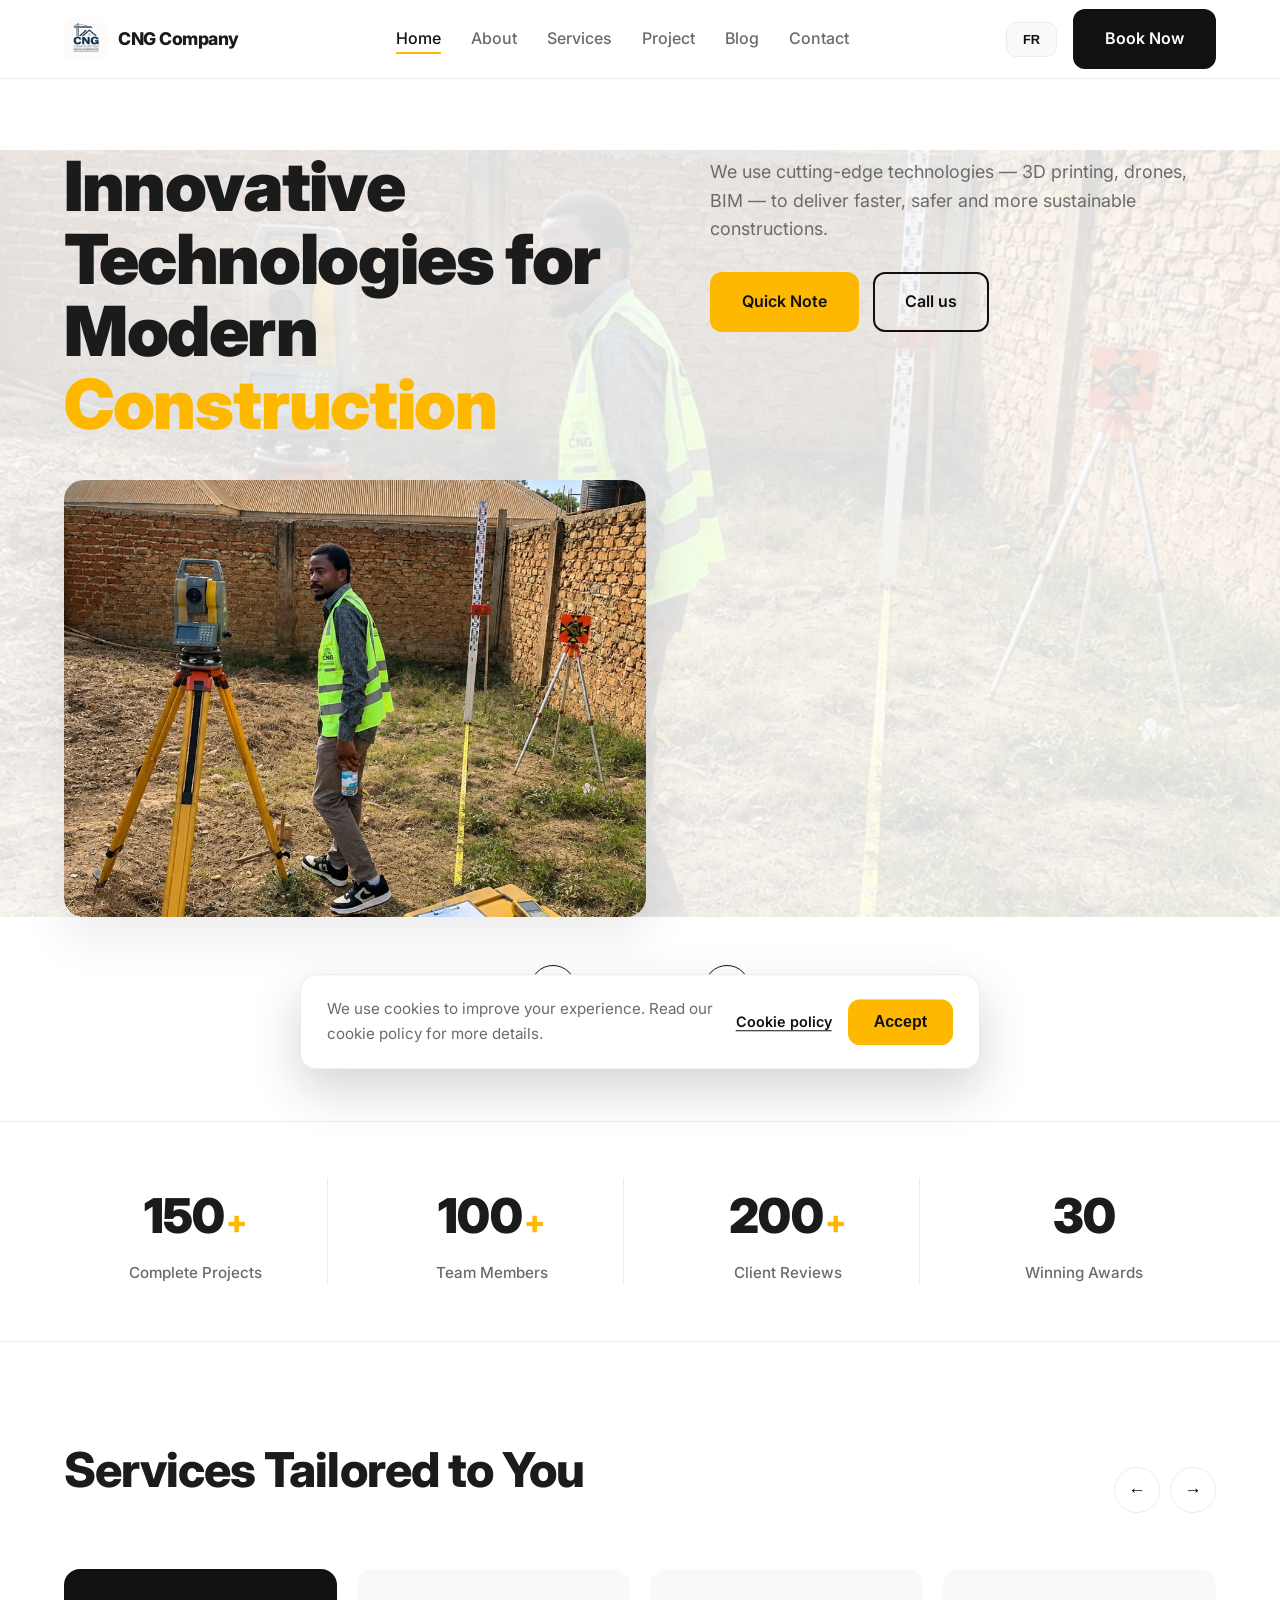
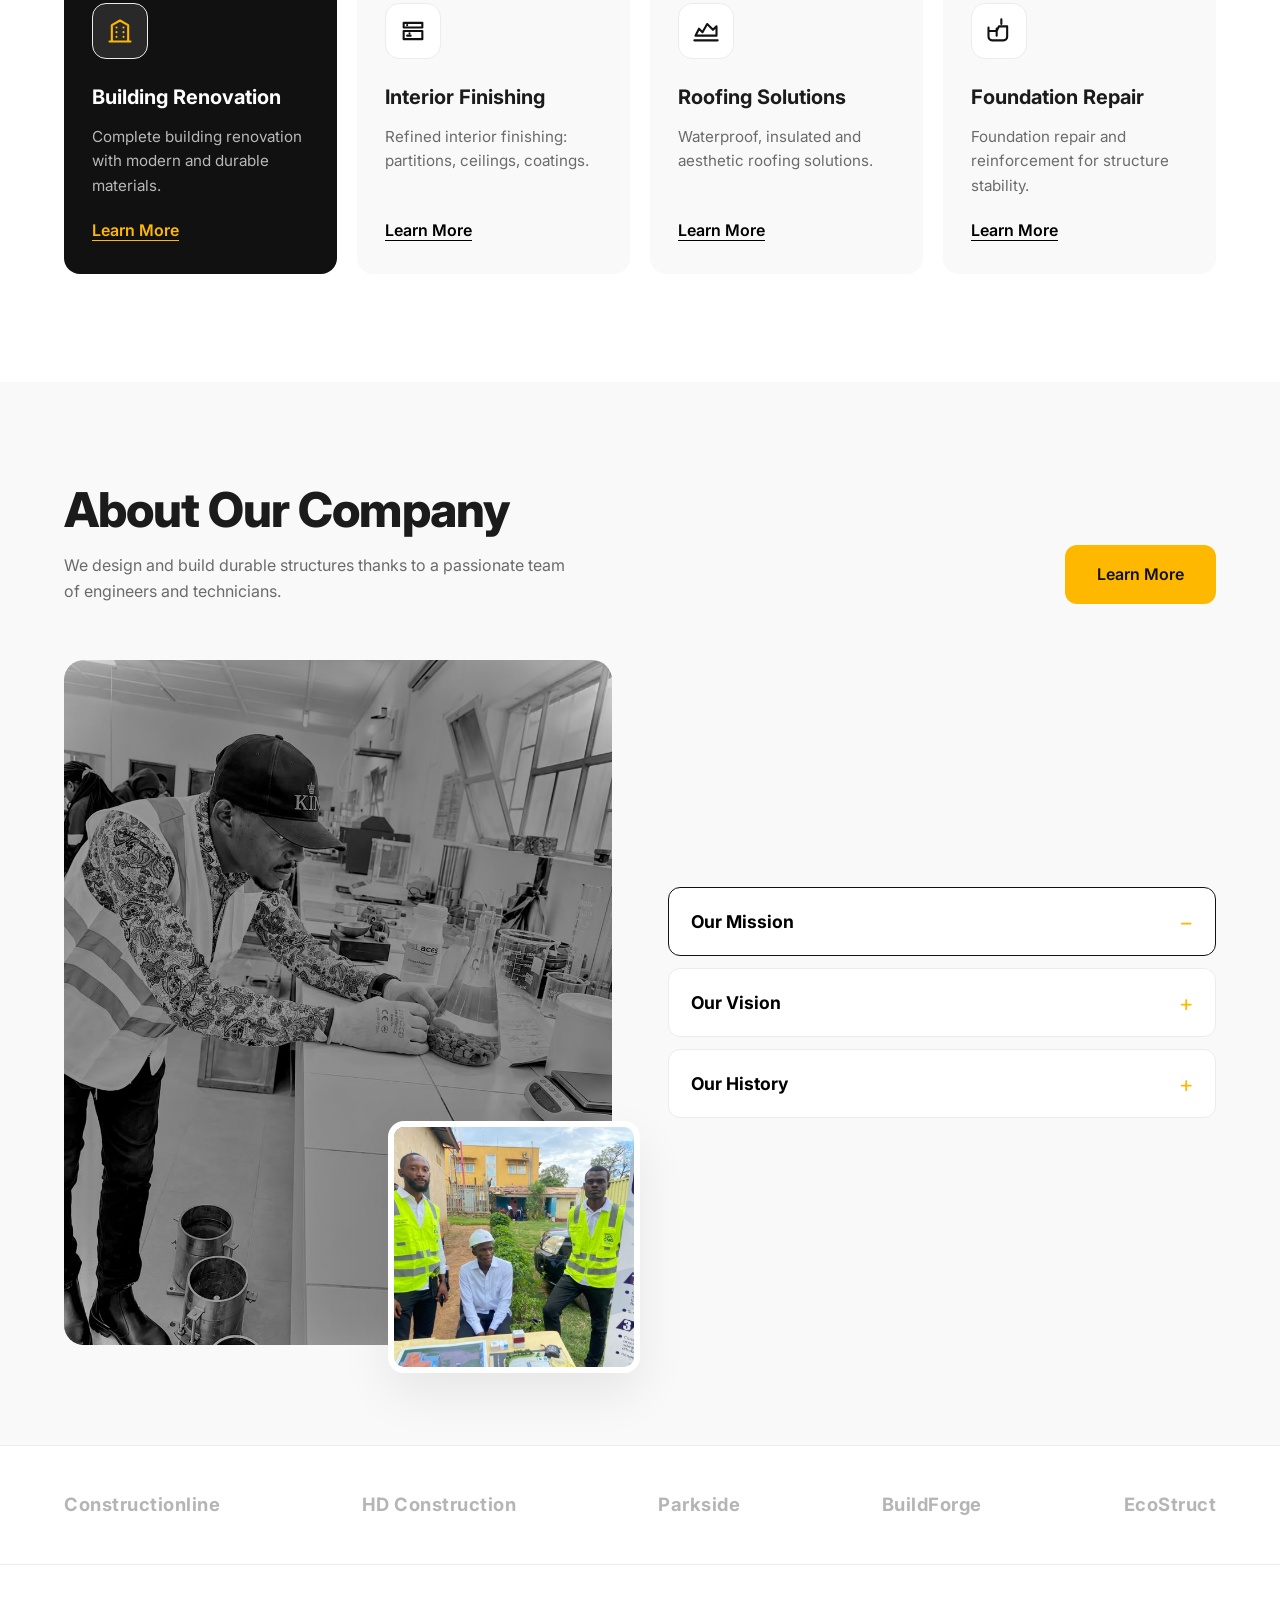
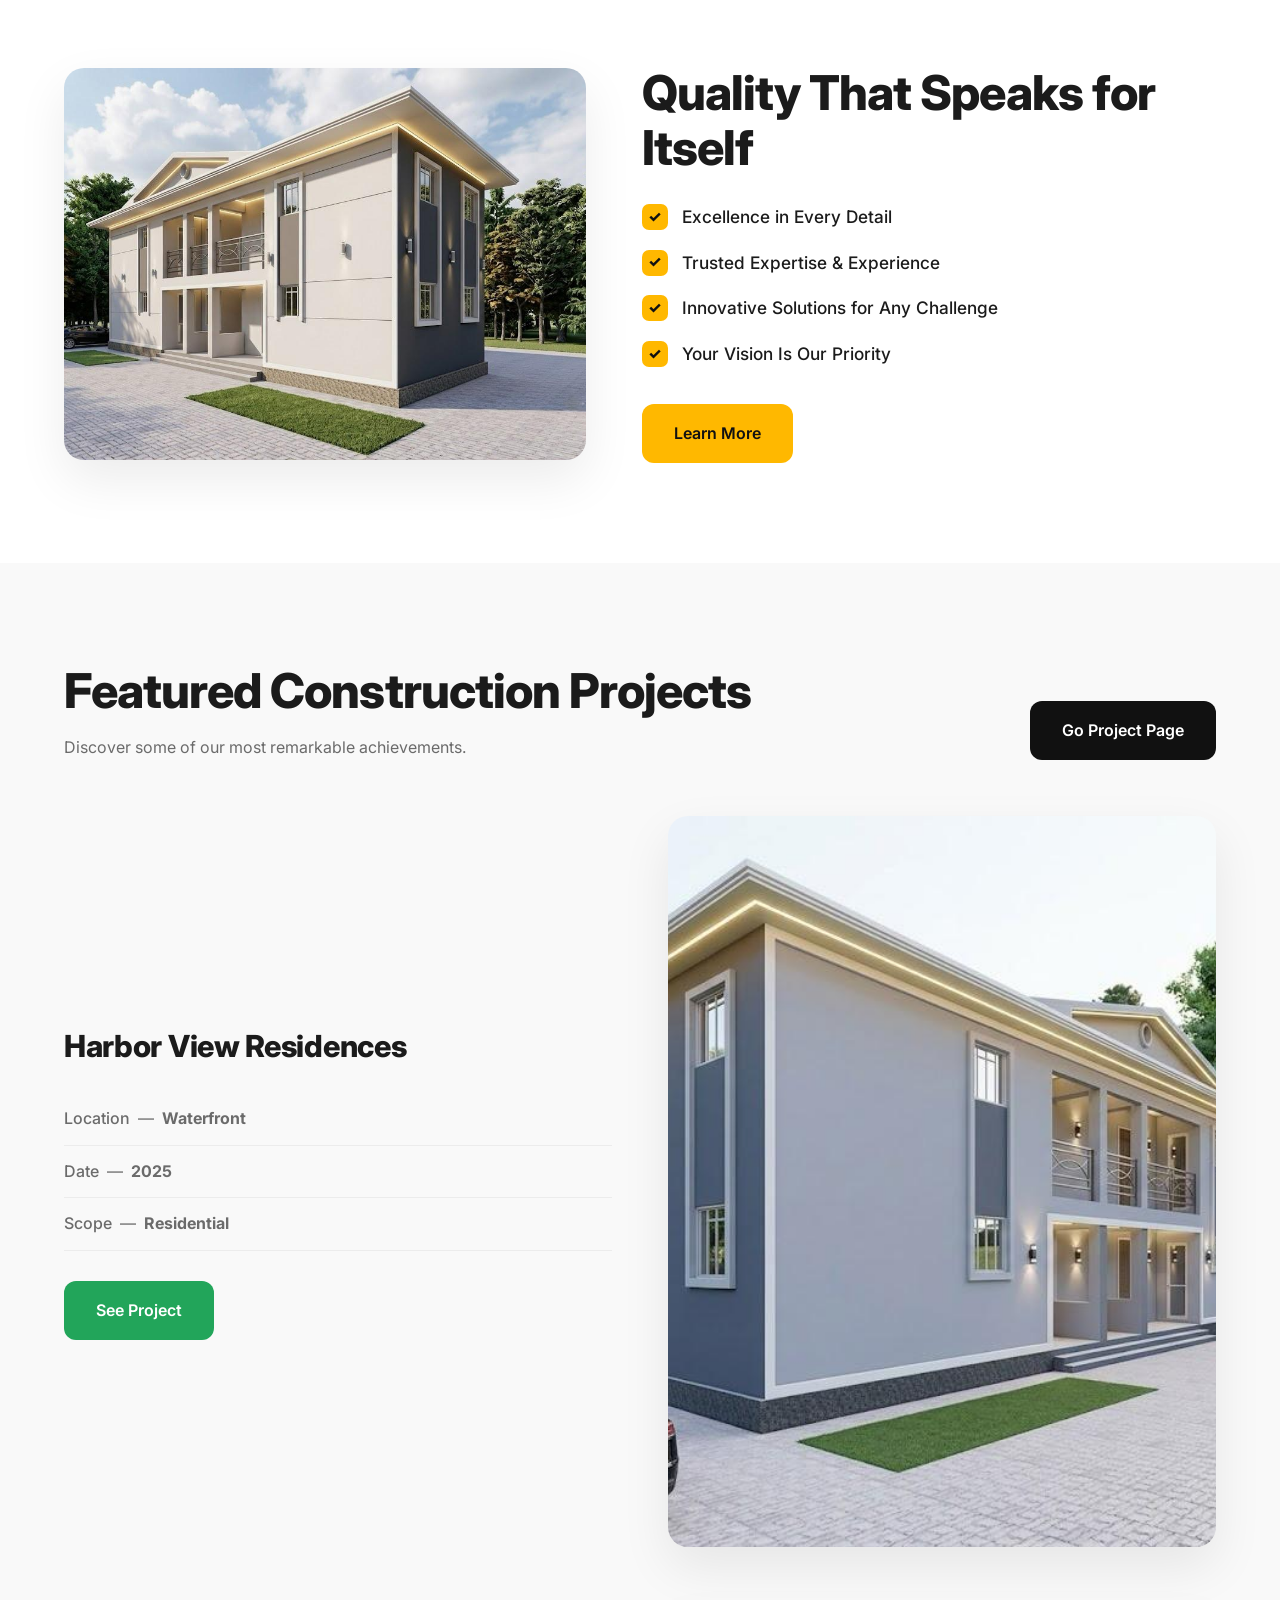
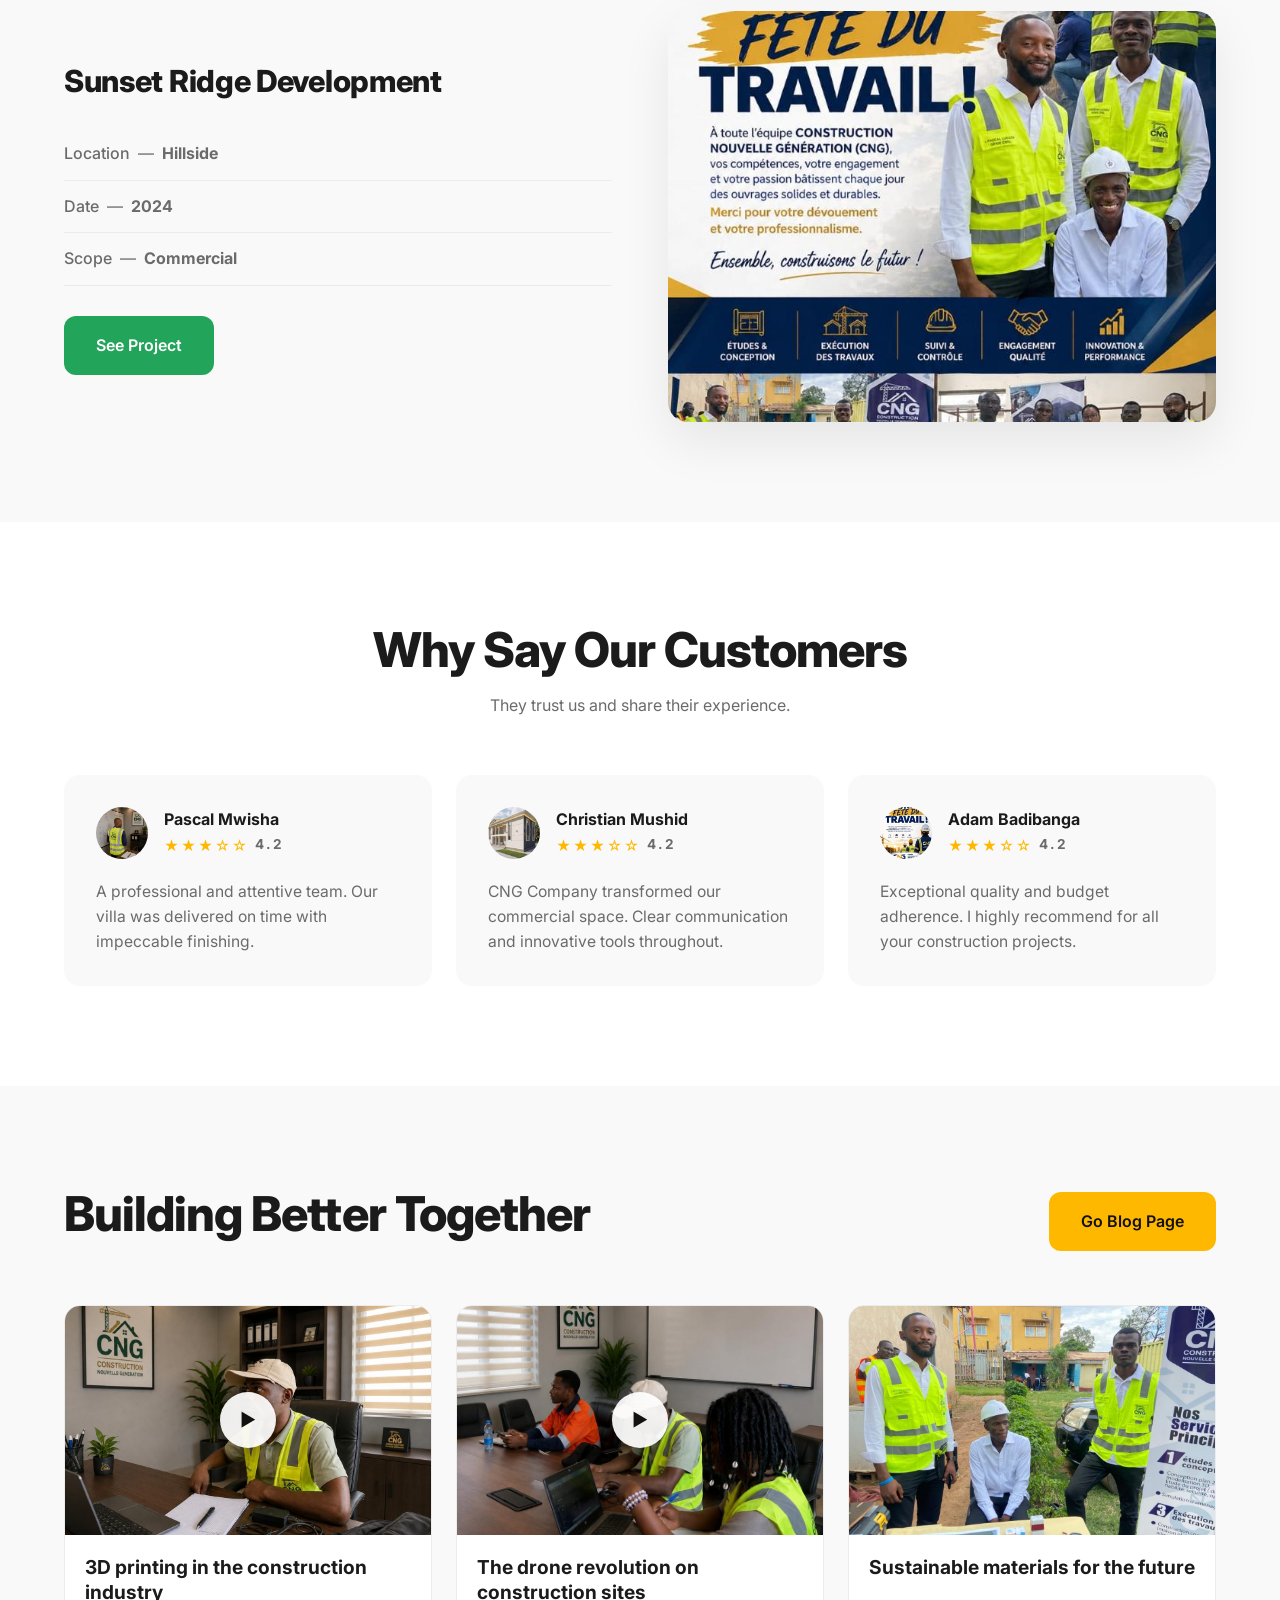
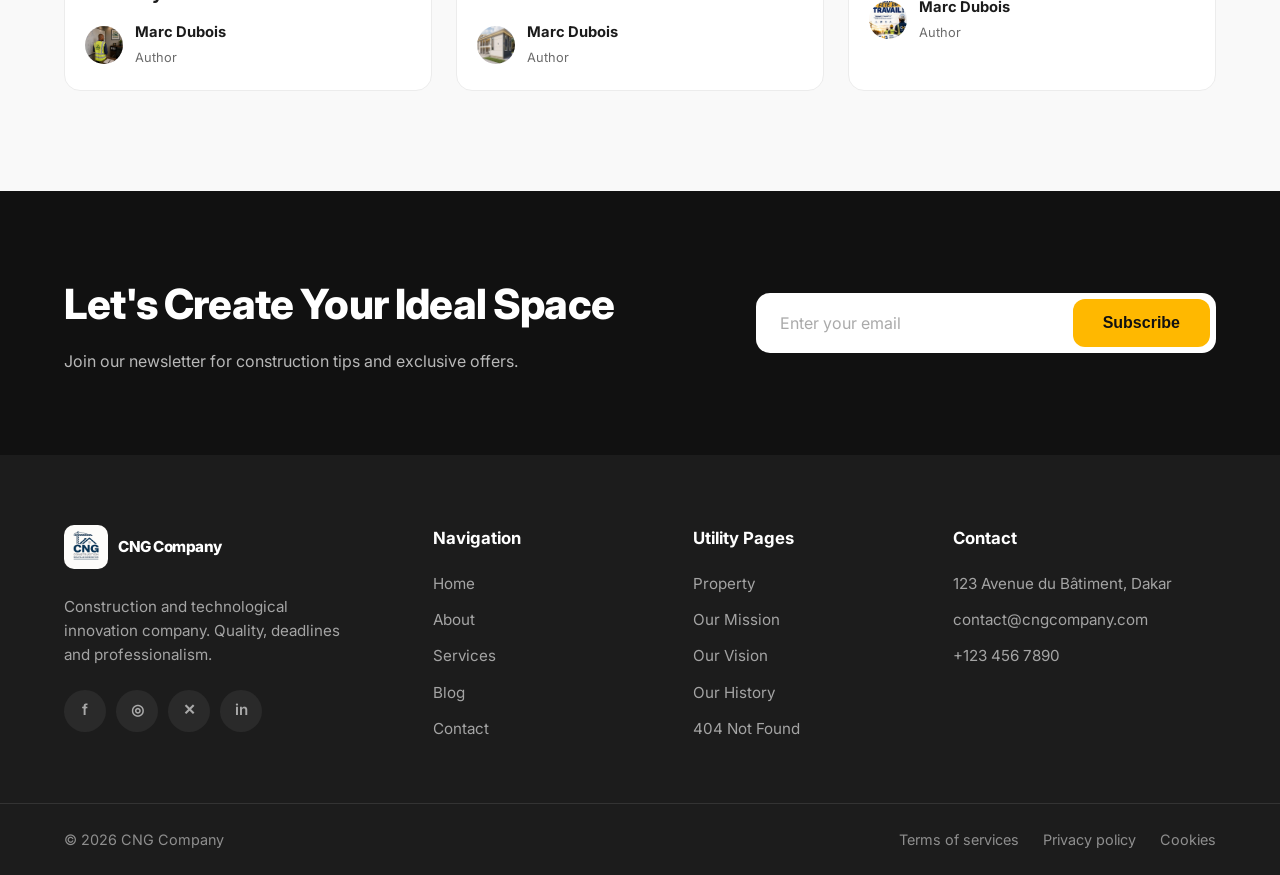
==== commit 84cfc8bf: "feat: implement cookie consent banner and legal pages (privacy, terms, cookies)" ====
--- a/index.html
+++ b/index.html
@@ -541,12 +541,22 @@
       <div class="container footer-bottom-row">
         <span>© <span id="year"></span> CNG Company</span>
         <div class="legal">
-          <a href="#" data-i18n="footer.terms">Terms of services</a>
-          <a href="#" data-i18n="footer.privacy">Privacy policy</a>
+          <a href="terms.html" data-i18n="footer.terms">Terms of services</a>
+          <a href="privacy.html" data-i18n="footer.privacy">Privacy policy</a>
+          <a href="cookies.html" data-i18n="footer.cookies">Cookies</a>
         </div>
       </div>
     </div>
   </footer>
+
+  <!-- ===== BANDEAU COOKIES ===== -->
+  <div class="cookie-banner" id="cookieBanner">
+    <p data-i18n="cookie.text">Nous utilisons des cookies pour améliorer votre expérience. Consultez notre politique de cookies pour en savoir plus.</p>
+    <div class="cookie-actions">
+      <a href="cookies.html" data-i18n="cookie.link">Politique de cookies</a>
+      <button class="btn btn-accent" id="cookieAccept" data-i18n="cookie.accept">Accepter</button>
+    </div>
+  </div>
 
   <script src="js/main.js"></script>
 </body>
--- a/css/style.css
+++ b/css/style.css
@@ -1297,3 +1297,58 @@
     grid-template-columns: 1fr 1fr;
   }
 }
+
+/* ---------- Bandeau cookies ---------- */
+.cookie-banner {
+  position: fixed;
+  bottom: 20px;
+  left: 50%;
+  transform: translateX(-50%) translateY(200%);
+  width: min(680px, calc(100% - 32px));
+  background: var(--white);
+  border: 1px solid var(--grey-border);
+  border-radius: var(--radius-md);
+  box-shadow: 0 20px 50px rgba(17, 17, 17, .18);
+  padding: 22px 26px;
+  z-index: 2000;
+  display: flex;
+  align-items: center;
+  justify-content: space-between;
+  gap: 20px;
+  transition: transform .5s ease;
+  flex-wrap: wrap;
+}
+
+.cookie-banner.show {
+  transform: translateX(-50%) translateY(0);
+}
+
+.cookie-banner p {
+  color: var(--text-muted);
+  font-size: .95rem;
+  flex: 1;
+  min-width: 240px;
+}
+
+.cookie-actions {
+  display: flex;
+  align-items: center;
+  gap: 16px;
+}
+
+.cookie-actions a {
+  color: var(--black);
+  font-weight: 600;
+  text-decoration: underline;
+  text-underline-offset: 3px;
+  font-size: .9rem;
+}
+
+.cookie-actions a:hover {
+  color: var(--accent-dark);
+}
+
+.cookie-actions .btn {
+  padding: 12px 24px;
+}
+
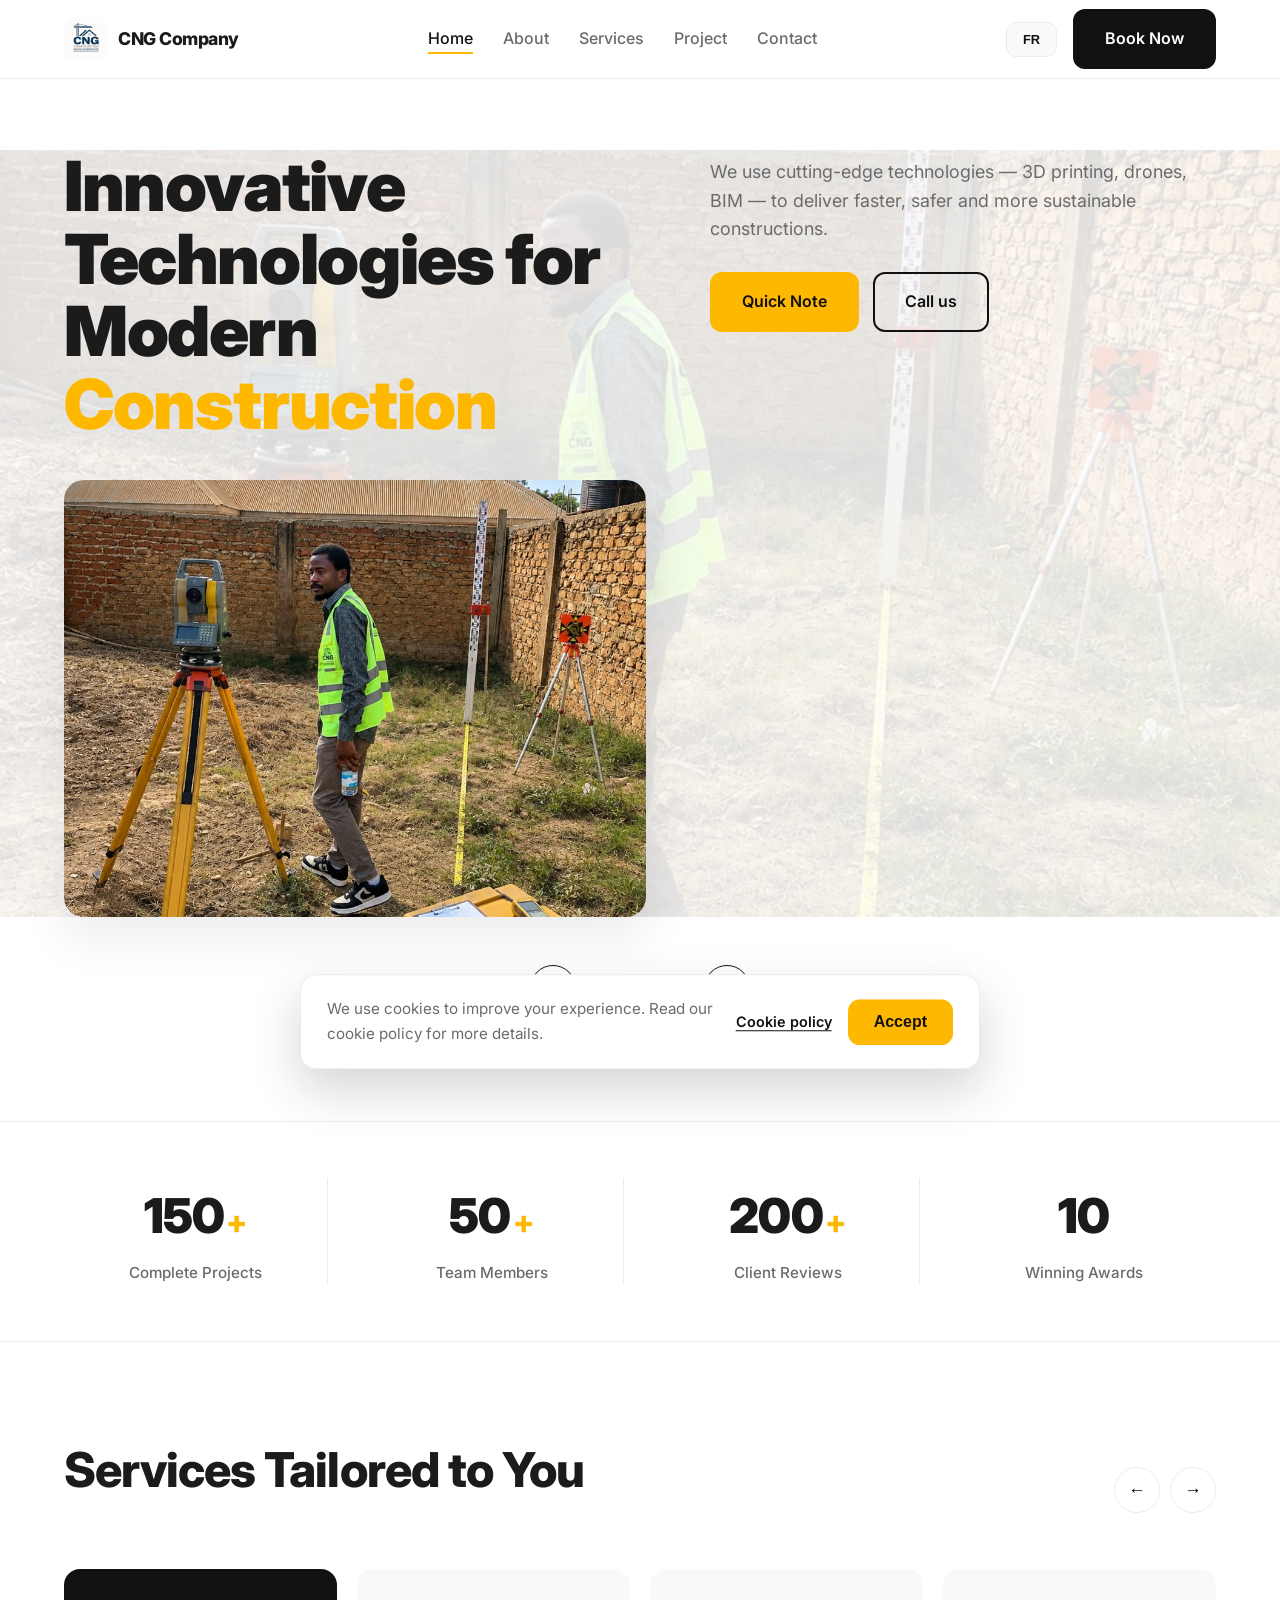
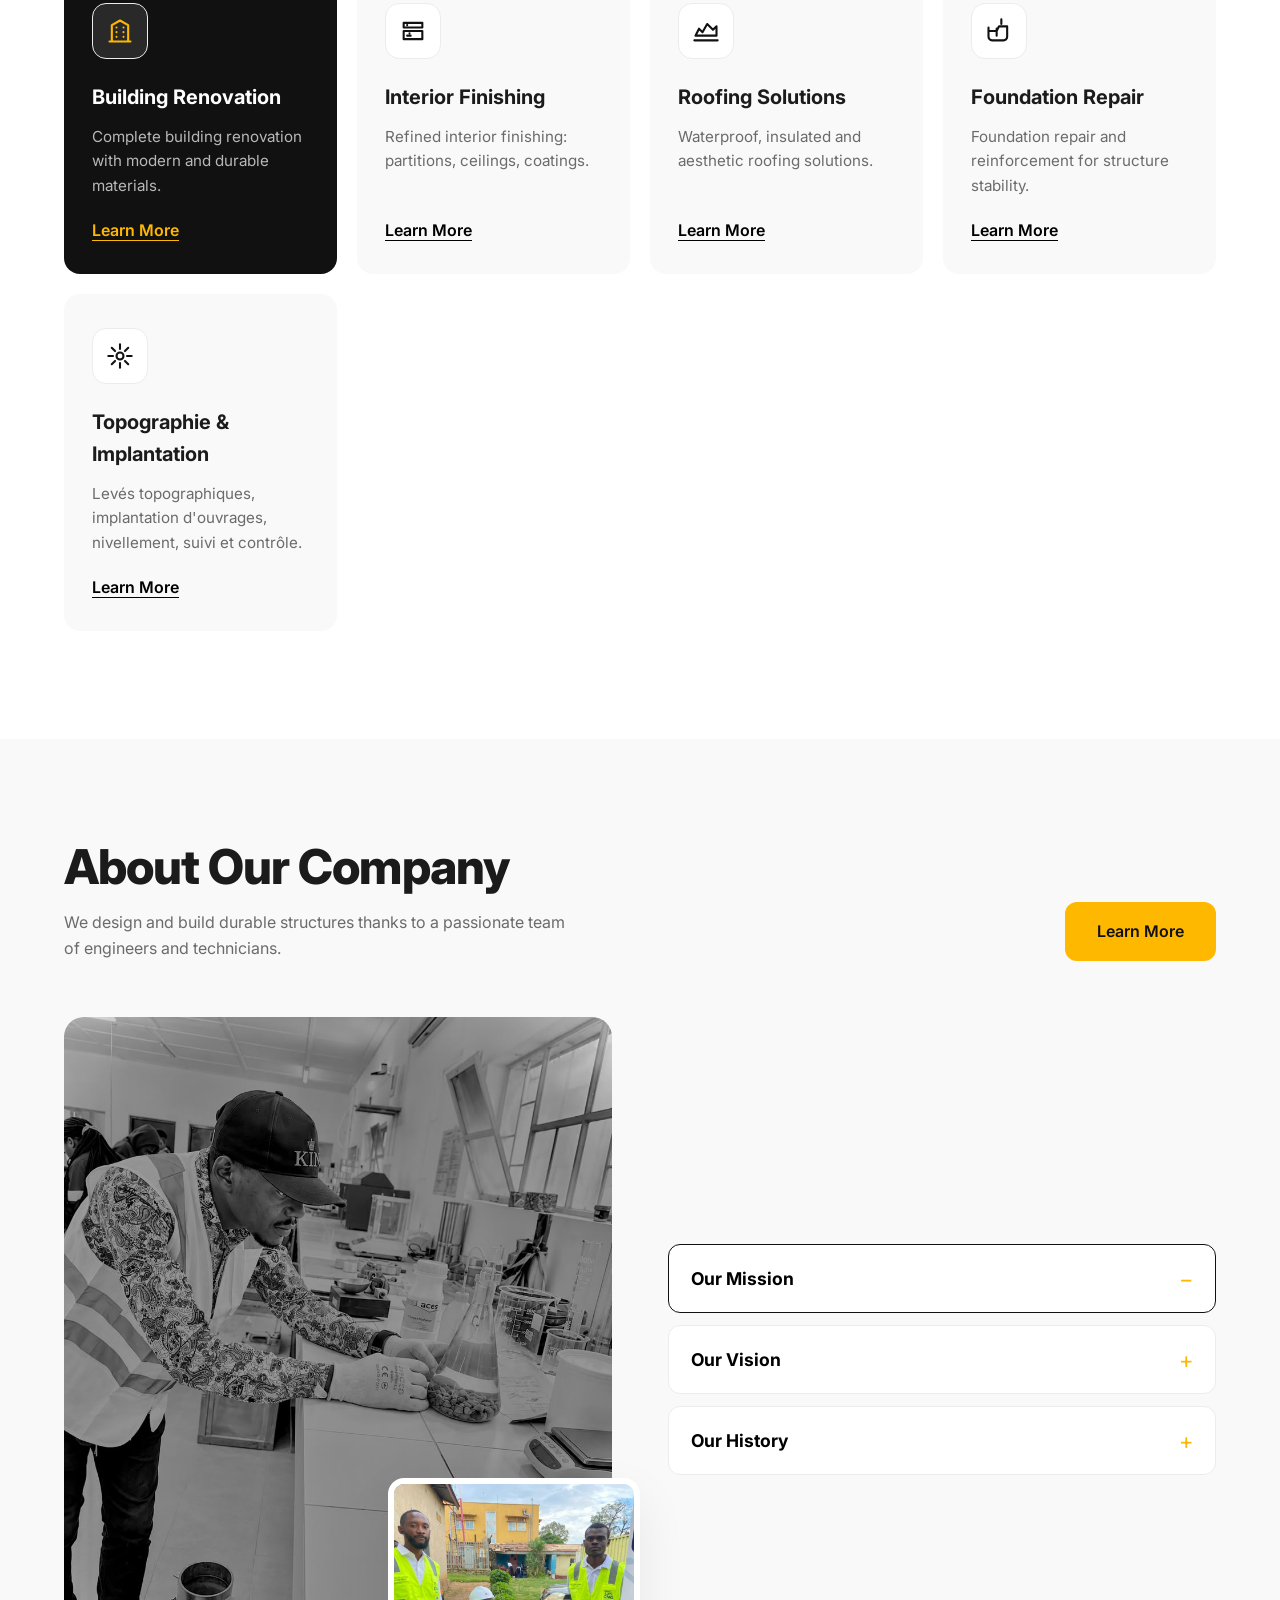
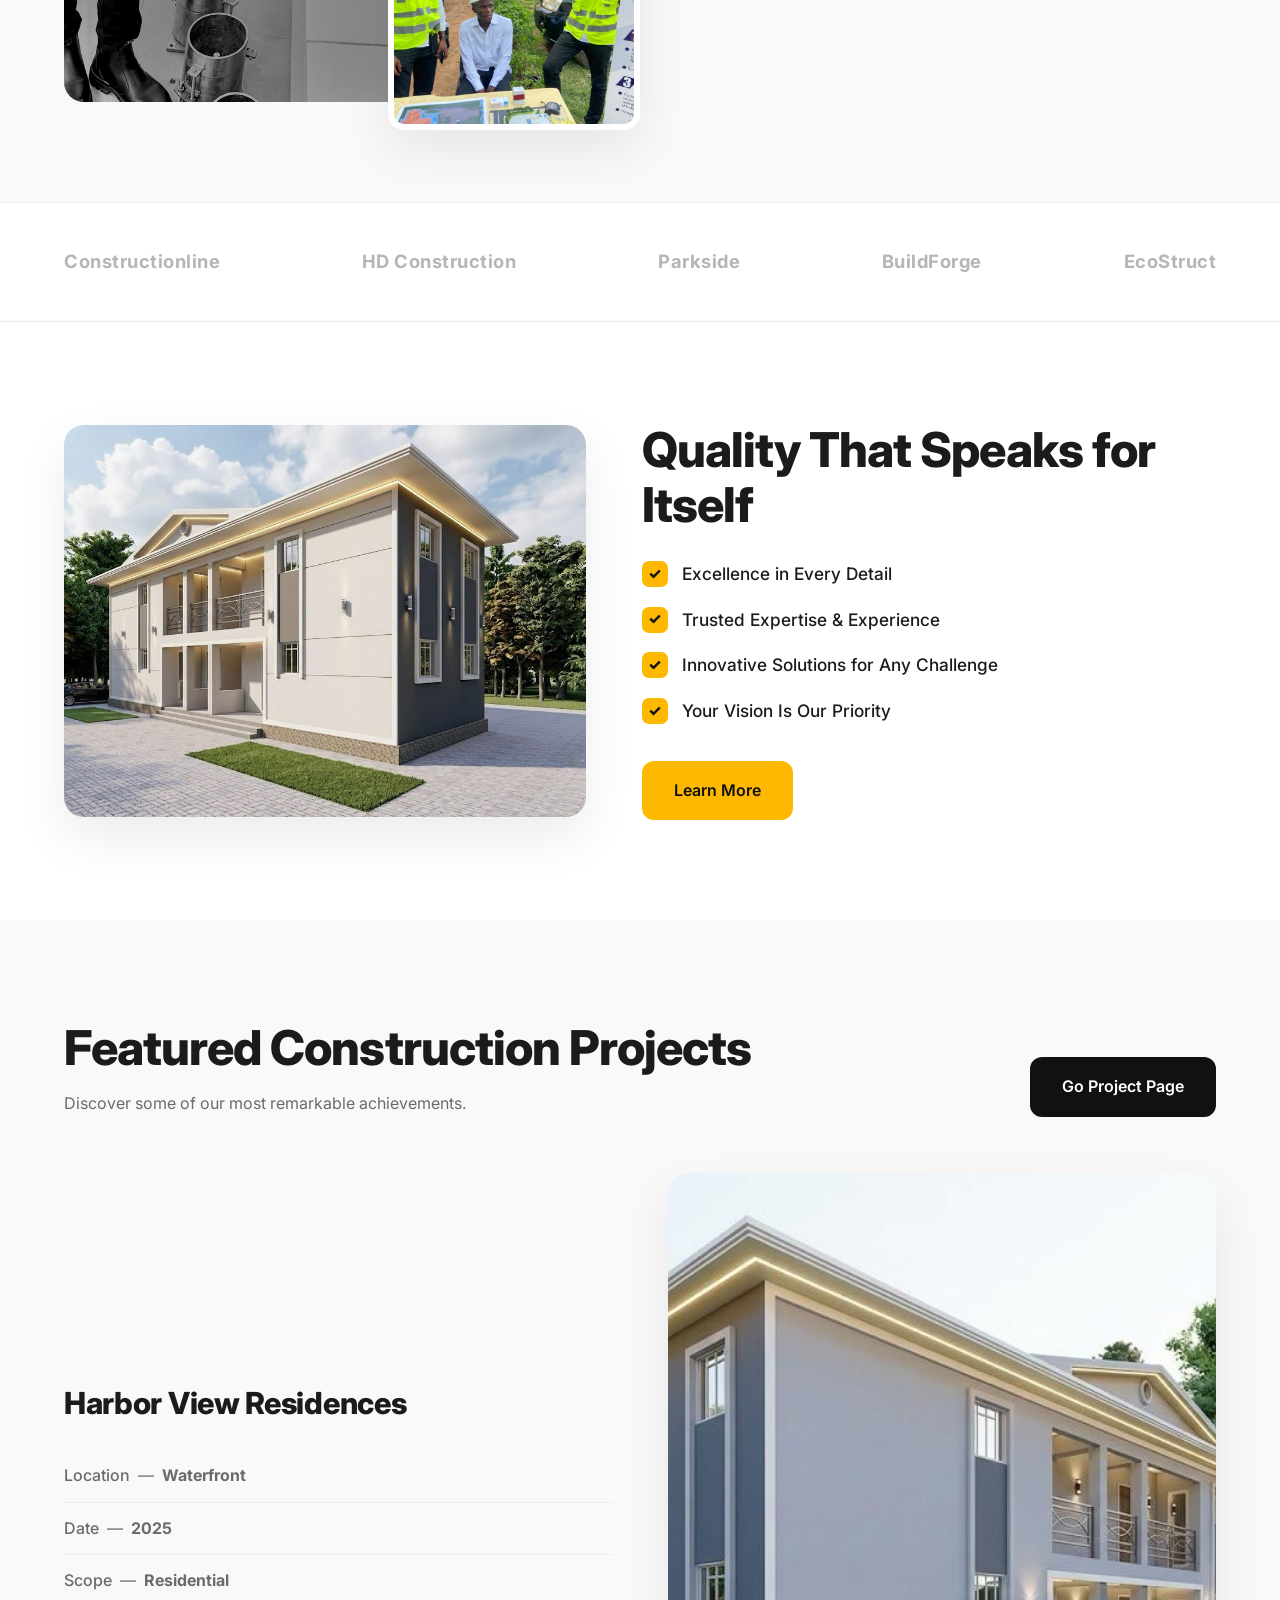
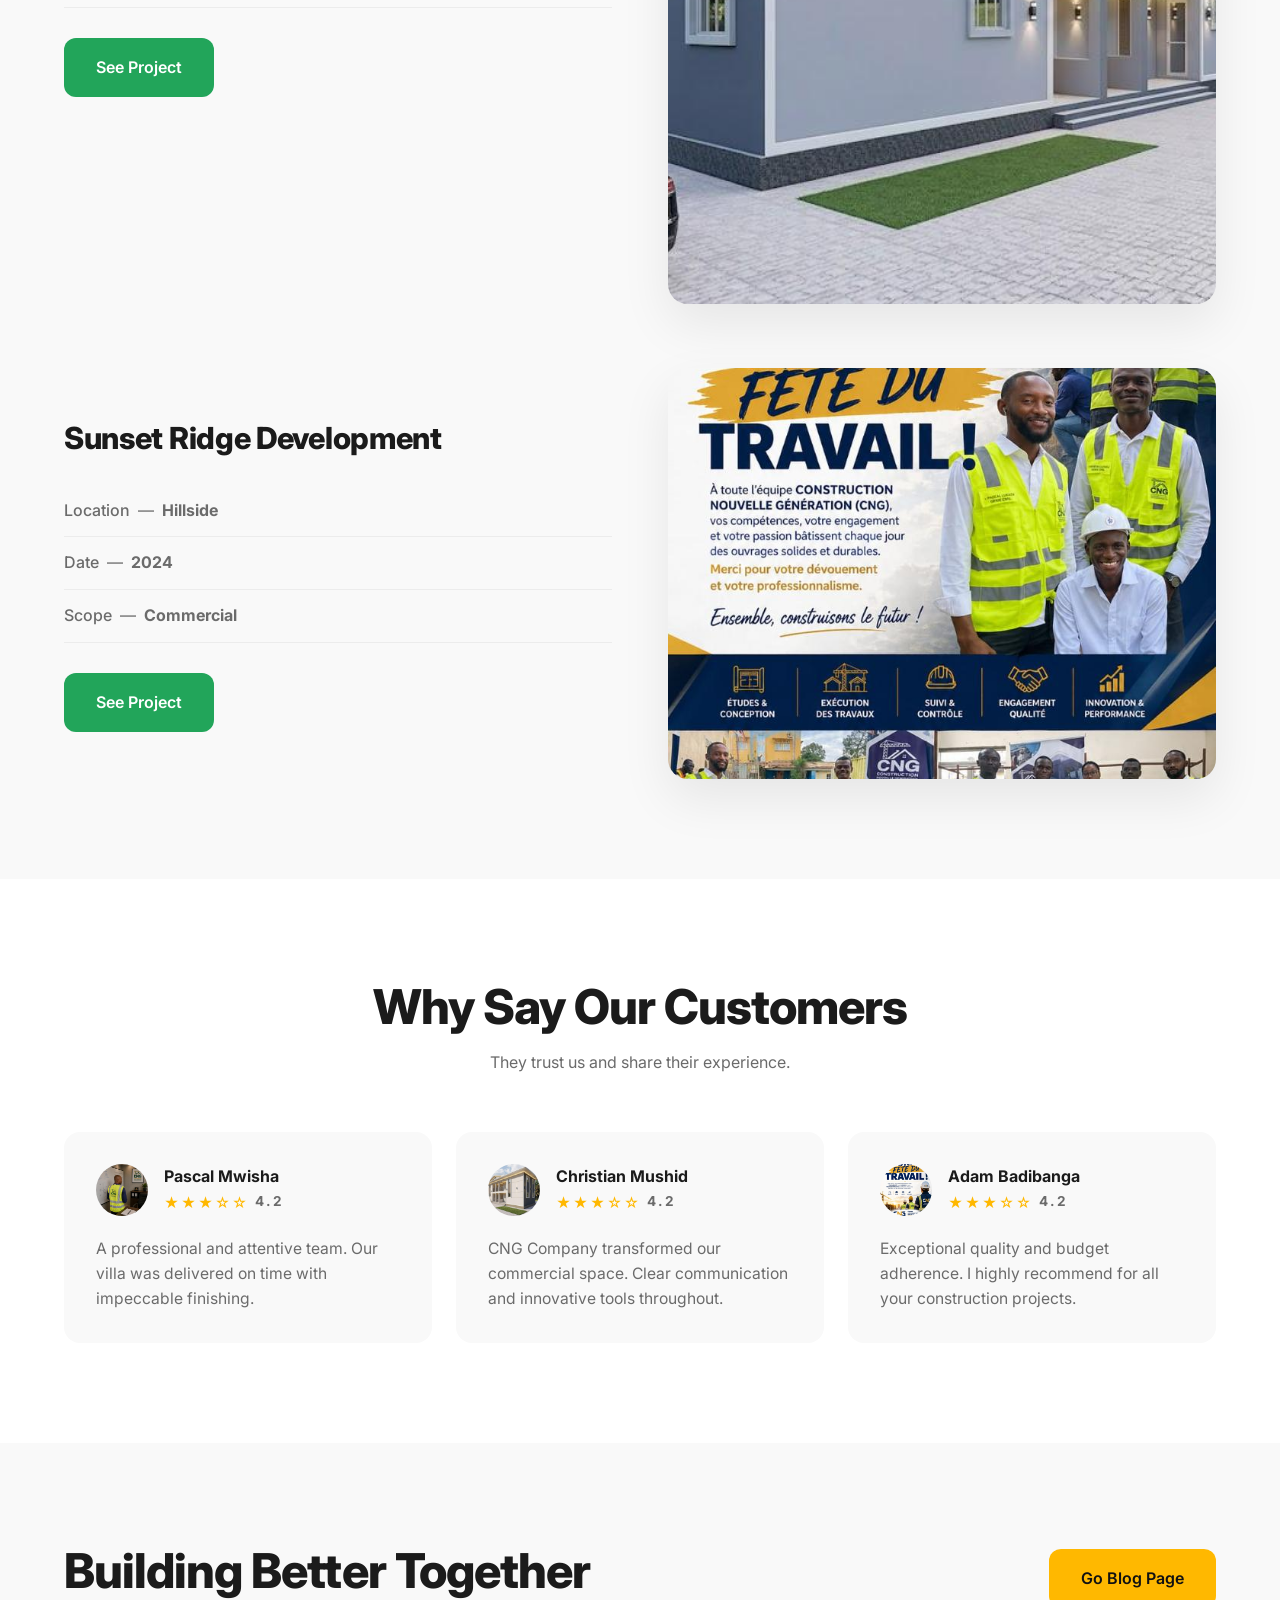
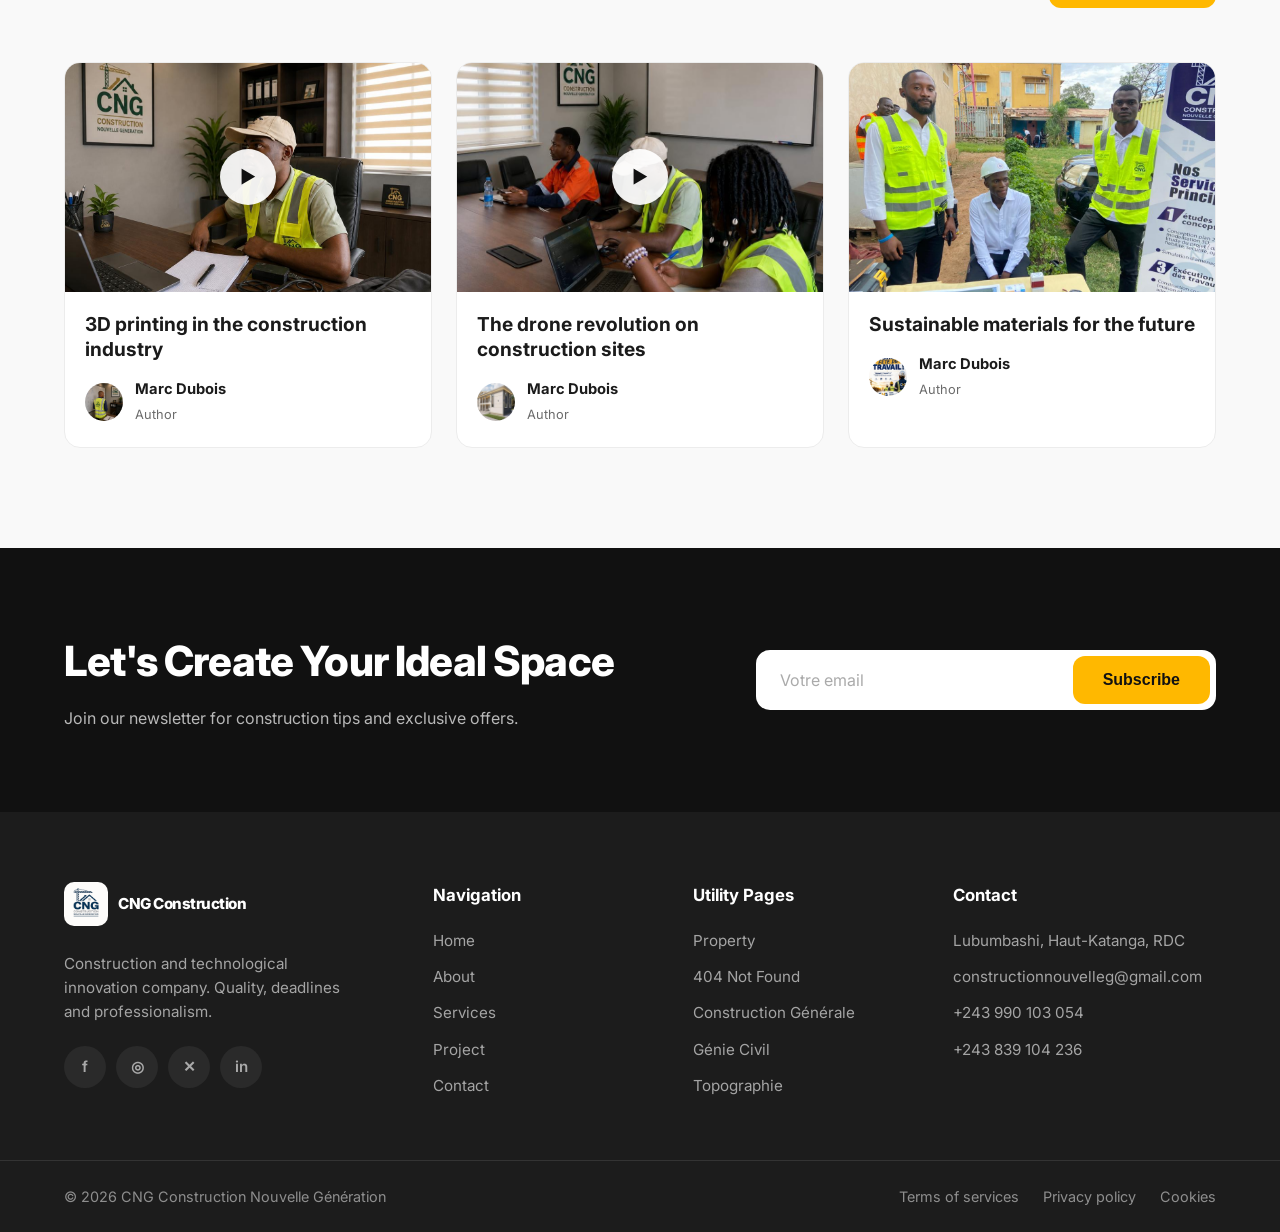
==== commit 5f250971: "feat: update website content for CNG Construction Nouvelle Génération, including translations and se" ====
--- a/index.html
+++ b/index.html
@@ -3,13 +3,13 @@
 <head>
   <meta charset="UTF-8">
   <meta name="viewport" content="width=device-width, initial-scale=1.0">
-  <meta name="description" content="CNG Company - Technologies innovantes pour la construction moderne. Rénovation, finitions, toitures, fondations.">
-  <meta name="author" content="CNG Company">
-  <title>CNG Company | Construction moderne</title>
+  <meta name="description" content="CNG Construction Nouvelle Génération - L'expertise au service de vos projets. Études, conception, construction générale, génie civil, topographie.">
+  <meta name="author" content="CNG Construction Nouvelle Génération">
+  <title>CNG Construction Nouvelle Génération | Bâtir Aujourd'hui, Innover Demain</title>
 
   <!-- Open Graph -->
-  <meta property="og:title" content="CNG Company">
-  <meta property="og:description" content="Technologies innovantes pour la construction moderne.">
+  <meta property="og:title" content="CNG Construction Nouvelle Génération">
+  <meta property="og:description" content="L'expertise au service de vos projets. Nous construisons des ouvrages durables qui façonnent l'avenir.">
   <meta property="og:type" content="website">
   <meta property="og:image" content="asserts/SITE_CONSTRUCTION.webp">
 
@@ -31,11 +31,10 @@
 
       <nav class="nav-menu" id="navMenu" aria-label="Navigation principale">
         <ul class="nav-list">
-          <li><a href="#home" class="nav-link active" data-i18n="nav.home">Home</a></li>
-          <li><a href="#about" class="nav-link" data-i18n="nav.about">About</a></li>
+          <li><a href="#home" class="nav-link active" data-i18n="nav.home">Accueil</a></li>
+          <li><a href="#about" class="nav-link" data-i18n="nav.about">À propos</a></li>
           <li><a href="#services" class="nav-link" data-i18n="nav.services">Services</a></li>
-          <li><a href="#project" class="nav-link" data-i18n="nav.project">Project</a></li>
-          <li><a href="#blog" class="nav-link" data-i18n="nav.blog">Blog</a></li>
+          <li><a href="#project" class="nav-link" data-i18n="nav.project">Projets</a></li>
           <li><a href="#contact" class="nav-link" data-i18n="nav.contact">Contact</a></li>
         </ul>
       </nav>
@@ -44,7 +43,7 @@
         <button class="lang-toggle" id="langToggle" aria-label="Changer de langue">
           <span id="langLabel">EN</span>
         </button>
-        <a href="#contact" class="btn btn-dark" data-i18n="nav.cta">Book Now</a>
+        <a href="#contact" class="btn btn-dark" data-i18n="nav.cta">Contactez-nous</a>
         <button class="nav-toggle" id="navToggle" aria-label="Ouvrir le menu" aria-expanded="false">
           <span></span><span></span><span></span>
         </button>
@@ -63,16 +62,16 @@
           <div class="hero-overlay"></div>
           <div class="container hero-grid">
             <div class="hero-left">
-              <h1 class="hero-title" data-i18n="hero.s1.title">Innovative Technologies for Modern <em>Construction</em></h1>
+              <h1 class="hero-title" data-i18n="hero.s1.title">Construction Nouvelle <em>Génération</em></h1>
               <div class="hero-photo">
                 <img src="asserts/3.jpeg" alt="Chantier de construction" loading="eager">
               </div>
             </div>
             <div class="hero-right">
-              <p class="hero-text" data-i18n="hero.s1.text">Nous utilisons des technologies de pointe — impression 3D, drones, BIM — pour livrer des constructions plus rapides, plus sûres et plus durables.</p>
+              <p class="hero-text" data-i18n="hero.s1.text">CNG Construction Nouvelle Génération vous accompagne de l'idée à la réalisation avec rigueur, innovation et passion. Nous construisons des ouvrages durables qui façonnent l'avenir de notre région.</p>
               <div class="hero-buttons">
-                <a href="#contact" class="btn btn-accent" data-i18n="hero.cta1">Quick Note</a>
-                <a href="tel:+1234567890" class="btn btn-ghost" data-i18n="hero.cta2">Call us</a>
+                <a href="#contact" class="btn btn-accent" data-i18n="hero.cta1">Contactez-nous</a>
+                <a href="tel:+243990103054" class="btn btn-ghost" data-i18n="hero.cta2">Appelez-nous</a>
               </div>
             </div>
           </div>
@@ -84,16 +83,16 @@
           <div class="hero-overlay"></div>
           <div class="container hero-grid">
             <div class="hero-left">
-              <h1 class="hero-title" data-i18n="hero.s2.title">Bâtiment résidentiel de <em>haut standing</em></h1>
+              <h1 class="hero-title" data-i18n="hero.s2.title">Études & <em>Conception</em></h1>
               <div class="hero-photo">
                 <img src="asserts/WhatsApp Image 2026-08-24 at 17.27.20.jpeg" alt="Ingénieurs sur chantier" loading="eager">
               </div>
             </div>
             <div class="hero-right">
-              <p class="hero-text" data-i18n="hero.s2.text">Des villas et immeubles d'habitation pensés pour le confort, la sécurité et la durabilité, avec un suivi de chantier rigoureux.</p>
+              <p class="hero-text" data-i18n="hero.s2.text">Études de faisabilité, conception architecturale, plans 2D/3D et modélisation BIM pour concrétiser votre vision.</p>
               <div class="hero-buttons">
-                <a href="#contact" class="btn btn-accent" data-i18n="hero.cta1">Quick Note</a>
-                <a href="tel:+1234567890" class="btn btn-ghost" data-i18n="hero.cta2">Call us</a>
+                <a href="#contact" class="btn btn-accent" data-i18n="hero.cta1">Contactez-nous</a>
+                <a href="tel:+243990103054" class="btn btn-ghost" data-i18n="hero.cta2">Appelez-nous</a>
               </div>
             </div>
           </div>
@@ -105,16 +104,16 @@
           <div class="hero-overlay"></div>
           <div class="container hero-grid">
             <div class="hero-left">
-              <h1 class="hero-title" data-i18n="hero.s3.title">Bâtiments commerciaux <em>et bureaux</em></h1>
+              <h1 class="hero-title" data-i18n="hero.s3.title">Construction <em>Générale</em></h1>
               <div class="hero-photo">
                 <img src="asserts/4.jpeg" alt="Bâtiment commercial" loading="eager">
               </div>
             </div>
             <div class="hero-right">
-              <p class="hero-text" data-i18n="hero.s3.text">Des espaces de travail et de commerce modernes, conçus pour la performance, l'accessibilité et l'attractivité de votre activité.</p>
+              <p class="hero-text" data-i18n="hero.s3.text">Bâtiments résidentiels, immeubles, bureaux, ouvragés industriels, villas et maisons modernes.</p>
               <div class="hero-buttons">
-                <a href="#contact" class="btn btn-accent" data-i18n="hero.cta1">Quick Note</a>
-                <a href="tel:+1234567890" class="btn btn-ghost" data-i18n="hero.cta2">Call us</a>
+                <a href="#contact" class="btn btn-accent" data-i18n="hero.cta1">Contactez-nous</a>
+                <a href="tel:+243990103054" class="btn btn-ghost" data-i18n="hero.cta2">Appelez-nous</a>
               </div>
             </div>
           </div>
@@ -129,16 +128,16 @@
           <div class="hero-overlay"></div>
           <div class="container hero-grid">
             <div class="hero-left">
-              <h1 class="hero-title" data-i18n="hero.s5.title">Rénovation et <em>valorisation</em> de biens</h1>
+              <h1 class="hero-title" data-i18n="hero.s5.title">Génie Civil & <em>Infrastructures</em></h1>
               <div class="hero-photo">
-                <img src="asserts/WhatsApp Image 2026-08-24 at 17.28.22.jpeg" alt="Rénovation" loading="eager">
+                <img src="asserts/WhatsApp Image 2026-08-24 at 17.28.22.jpeg" alt="Génie civil" loading="eager">
               </div>
             </div>
             <div class="hero-right">
-              <p class="hero-text" data-i18n="hero.s5.text">Redonnez vie à vos espaces : rénovation, extension et réhabilitation avec des matériaux durables et un rendu impeccable.</p>
+              <p class="hero-text" data-i18n="hero.s5.text">Routes, ponts, dalots, réseaux (AEP, EU, EP) et terrassements. Des infrastructures durables pour le développement.</p>
               <div class="hero-buttons">
-                <a href="#contact" class="btn btn-accent" data-i18n="hero.cta1">Quick Note</a>
-                <a href="tel:+1234567890" class="btn btn-ghost" data-i18n="hero.cta2">Call us</a>
+                <a href="#contact" class="btn btn-accent" data-i18n="hero.cta1">Contactez-nous</a>
+                <a href="tel:+243990103054" class="btn btn-ghost" data-i18n="hero.cta2">Appelez-nous</a>
               </div>
             </div>
           </div>
@@ -158,19 +157,19 @@
       <div class="container stats-row">
         <div class="stat">
           <span class="stat-number" data-target="150">0</span><span class="stat-suffix">+</span>
-          <span class="stat-label" data-i18n="stats.s1">Complete Projects</span>
+          <span class="stat-label" data-i18n="stats.s1">Projets Réalisés</span>
         </div>
         <div class="stat">
-          <span class="stat-number" data-target="100">0</span><span class="stat-suffix">+</span>
-          <span class="stat-label" data-i18n="stats.s2">Team Members</span>
+          <span class="stat-number" data-target="50">0</span><span class="stat-suffix">+</span>
+          <span class="stat-label" data-i18n="stats.s2">Experts Qualifiés</span>
         </div>
         <div class="stat">
           <span class="stat-number" data-target="200">0</span><span class="stat-suffix">+</span>
-          <span class="stat-label" data-i18n="stats.s3">Client Reviews</span>
+          <span class="stat-label" data-i18n="stats.s3">Clients Satisfaits</span>
         </div>
         <div class="stat">
-          <span class="stat-number" data-target="30">0</span>
-          <span class="stat-label" data-i18n="stats.s4">Winning Awards</span>
+          <span class="stat-number" data-target="10">0</span>
+          <span class="stat-label" data-i18n="stats.s4">Années d'Expérience</span>
         </div>
       </div>
     </section>
@@ -179,7 +178,7 @@
     <section class="section" id="services">
       <div class="container">
         <div class="section-head services-head">
-          <h2 class="section-title" data-i18n="services.title">services tailored to you</h2>
+          <h2 class="section-title" data-i18n="services.title">Nos Services</h2>
           <div class="arrows">
             <button class="arrow-btn" id="servicesPrev" aria-label="Précédent">←</button>
             <button class="arrow-btn" id="servicesNext" aria-label="Suivant">→</button>
@@ -193,11 +192,11 @@
                 <path d="M3 21h18M5 21V7l7-4 7 4v14M9 9h.01M9 13h.01M9 17h.01M15 9h.01M15 13h.01M15 17h.01"/>
               </svg>
             </div>
-            <h3 data-i18n="services.s1.title">Building Renovation</h3>
-            <p data-i18n="services.s1.desc">Rénovation complète de bâtiments avec des matériaux modernes et durables.</p>
-            <button class="learn-more" data-target="s1" data-i18n="services.learn">Learn More</button>
+            <h3 data-i18n="services.s1.title">Études & Conception</h3>
+            <p data-i18n="services.s1.desc">Études de faisabilité, conception architecturale, plans 2D/3D et modélisation BIM.</p>
+            <button class="learn-more" data-target="s1" data-i18n="services.learn">En savoir plus</button>
             <div class="service-detail" id="detail-s1">
-              <p data-i18n="services.s1.detail">Rénovation intérieure et extérieure, isolation, remise aux normes, rafraîchissement énergétique. Nous redonnons vie à vos bâtiments dans le respect de leur caractère et de votre budget.</p>
+              <p data-i18n="services.s1.detail">Nous réalisons des études de faisabilité complètes, une conception architecturale sur mesure, des plans 2D et 3D, ainsi que des modélisations BIM pour optimiser votre projet de la conception à la réalisation.</p>
             </div>
           </article>
 
@@ -207,11 +206,11 @@
                 <path d="M4 5h16v4H4zM4 12h16v7H4zM7 7h.01M9 14h.01M7 16h3"/>
               </svg>
             </div>
-            <h3 data-i18n="services.s2.title">Interior Finishing</h3>
-            <p data-i18n="services.s2.desc">Finitions intérieures raffinées : cloisons, plafonds, revêtements.</p>
-            <button class="learn-more" data-target="s2" data-i18n="services.learn">Learn More</button>
+            <h3 data-i18n="services.s2.title">Métré & Devis</h3>
+            <p data-i18n="services.s2.desc">Métré tous corps d'état, estimation budgétaire, plans d'exécution et dossiers d'appel d'offres.</p>
+            <button class="learn-more" data-target="s2" data-i18n="services.learn">En savoir plus</button>
             <div class="service-detail" id="detail-s2">
-              <p data-i18n="services.s2.detail">Cloisons, plafonds suspendus, peinture, revêtements de sol et de mur. Un rendu soigné et durable, réalisé par des artisans expérimentés.</p>
+              <p data-i18n="services.s2.detail">Nous fournissons des métrés précis pour tous corps d'état, des estimations budgétaires fiables, des plans d'exécution détaillés et des dossiers d'appel d'offres complets.</p>
             </div>
           </article>
 
@@ -221,11 +220,11 @@
                 <path d="M2 20h20M3 16l3-6 3 3 4-7 5 5 3-3v8H3z"/>
               </svg>
             </div>
-            <h3 data-i18n="services.s3.title">Roofing Solutions</h3>
-            <p data-i18n="services.s3.desc">Solutions de toiture étanches, isolées et esthétiques.</p>
-            <button class="learn-more" data-target="s3" data-i18n="services.learn">Learn More</button>
+            <h3 data-i18n="services.s3.title">Construction Générale</h3>
+            <p data-i18n="services.s3.desc">Bâtiments résidentiels, immeubles, bureaux, ouvrages industriels, villas et maisons modernes.</p>
+            <button class="learn-more" data-target="s3" data-i18n="services.learn">En savoir plus</button>
             <div class="service-detail" id="detail-s3">
-              <p data-i18n="services.s3.detail">Couverture, étanchéité, isolation thermique et rénovation de toiture. Des matériaux durables pour une protection optimale de votre bâtiment.</p>
+              <p data-i18n="services.s3.detail">Nous réalisons des bâtiments résidentiels, des immeubles et bureaux, des ouvrages industriels ainsi que des villas et maisons modernes avec des matériaux certifiés pour des ouvrages durables.</p>
             </div>
           </article>
 
@@ -235,11 +234,25 @@
                 <path d="M3 12h7l2-4h7v9a3 3 0 0 1-3 3H6a3 3 0 0 1-3-3V12zM3 9v3M14 6V2M10 10v6"/>
               </svg>
             </div>
-            <h3 data-i18n="services.s4.title">Foundation Repair</h3>
-            <p data-i18n="services.s4.desc">Réparation et renforcement de fondations pour la stabilité de vos ouvrages.</p>
-            <button class="learn-more" data-target="s4" data-i18n="services.learn">Learn More</button>
+            <h3 data-i18n="services.s4.title">Génie Civil & Infrastructures</h3>
+            <p data-i18n="services.s4.desc">Routes, voiries, ponts, dalots, réseaux (AEP, EU, EP) et terrassements.</p>
+            <button class="learn-more" data-target="s4" data-i18n="services.learn">En savoir plus</button>
             <div class="service-detail" id="detail-s4">
-              <p data-i18n="services.s4.detail">Diagnostic, reprise en sous-œuvre, injection et renforcement des fondations. Nous sécurisons la stabilité de vos structures sur le long terme.</p>
+              <p data-i18n="services.s4.detail">Nous construisons des routes et voiries, des ponts et dalots, des réseaux (AEP, EU, EP) et réalisons des terrassements pour des infrastructures durables.</p>
+            </div>
+          </article>
+
+          <article class="service-card">
+            <div class="service-icon" aria-hidden="true">
+              <svg viewBox="0 0 24 24" width="28" height="28" fill="none" stroke="currentColor" stroke-width="1.8" stroke-linecap="round" stroke-linejoin="round">
+                <circle cx="12" cy="12" r="3"/><path d="M12 2v4M12 18v4M4.93 4.93l2.83 2.83M16.24 16.24l2.83 2.83M2 12h4M18 12h4M4.93 19.07l2.83-2.83M16.24 7.76l2.83-2.83"/>
+              </svg>
+            </div>
+            <h3 data-i18n="services.s5.title">Topographie & Implantation</h3>
+            <p data-i18n="services.s5.desc">Levés topographiques, implantation d'ouvrages, nivellement, suivi et contrôle.</p>
+            <button class="learn-more" data-target="s5" data-i18n="services.learn">En savoir plus</button>
+            <div class="service-detail" id="detail-s5">
+              <p data-i18n="services.s5.detail">Nous réalisons des levés topographiques précis, l'implantation d'ouvrages, le nivellement ainsi que le suivi et contrôle de vos projets de construction.</p>
             </div>
           </article>
         </div>
@@ -251,10 +264,10 @@
       <div class="container">
         <div class="about-top">
           <div>
-            <h2 class="section-title" data-i18n="about.title">About Our Company</h2>
-            <p data-i18n="about.text">Nous concevons et réalisons des ouvrages durables grâce à une équipe d'ingénieurs et de techniciens passionnés.</p>
-          </div>
-          <a href="#services" class="btn btn-accent" data-i18n="about.cta">Learn More</a>
+            <h2 class="section-title" data-i18n="about.title">L'expertise au service de vos projets</h2>
+            <p data-i18n="about.text">CNG Construction Nouvelle Génération vous accompagne de l'idée à la réalisation avec rigueur, innovation et passion. Nous construisons des ouvrages durables qui façonnent l'avenir de notre région.</p>
+          </div>
+          <a href="#services" class="btn btn-accent" data-i18n="about.cta">Découvrir nos services</a>
         </div>
 
         <div class="about-grid">
@@ -266,31 +279,31 @@
           <div class="accordion">
             <div class="acc-item open">
               <button class="acc-head" aria-expanded="true">
-                <span data-i18n="about.m1.title">Our Mission</span>
+                <span data-i18n="about.m1.title">Qualité — Notre priorité</span>
                 <span class="acc-icon">−</span>
               </button>
               <div class="acc-body">
-                <p data-i18n="about.m1.body">Notre mission est de transformer vos idées en réalisations concrètes, en alliant innovation technologique, sécurité et respect des délais.</p>
+                <p data-i18n="about.m1.body">Notre priorité est la qualité. Nous utilisons des matériaux certifiés pour des ouvrages durables et nous garantissons une finition impeccable sur chaque projet.</p>
               </div>
             </div>
 
             <div class="acc-item">
               <button class="acc-head" aria-expanded="false">
-                <span data-i18n="about.m2.title">Our Vision</span>
+                <span data-i18n="about.m2.title">Sécurité — Notre engagement</span>
                 <span class="acc-icon">+</span>
               </button>
               <div class="acc-body">
-                <p data-i18n="about.m2.body">Devenir la référence de la construction moderne, en plaçant la technologie et le développement durable au cœur de chaque chantier.</p>
+                <p data-i18n="about.m2.body">La sécurité est notre engagement. Nos équipes respectent les normes les plus strictes pour garantir la protection de tous sur chaque chantier.</p>
               </div>
             </div>
 
             <div class="acc-item">
               <button class="acc-head" aria-expanded="false">
-                <span data-i18n="about.m3.title">Our History</span>
+                <span data-i18n="about.m3.title">Innovation — Notre signature</span>
                 <span class="acc-icon">+</span>
               </button>
               <div class="acc-body">
-                <p data-i18n="about.m3.body">Depuis plus de 10 ans, CNG Company accumule une expertise solide et une réputation de fiabilité auprès de centaines de clients.</p>
+                <p data-i18n="about.m3.body">L'innovation est notre signature. Nous intégrons les technologies modernes pour des constructions plus rapides, plus sûres et plus durables.</p>
               </div>
             </div>
           </div>
@@ -316,14 +329,14 @@
           <img src="asserts/WhatsApp Image 2026-08-24 at 17.27.22 (3).jpeg" alt="Professionnels sur chantier" loading="lazy">
         </div>
         <div class="quality-content">
-          <h2 class="section-title" data-i18n="quality.title">Quality That Speaks for Itself</h2>
+          <h2 class="section-title" data-i18n="quality.title">Pourquoi Nous Choisir ?</h2>
           <ul class="check-list">
-            <li data-i18n="quality.l1">Excellence in Every Detail</li>
-            <li data-i18n="quality.l2">Trusted Expertise &amp; Experience</li>
-            <li data-i18n="quality.l3">Innovative Solutions for Any Challenge</li>
-            <li data-i18n="quality.l4">Your Vision Is Our Priority</li>
+            <li data-i18n="quality.l1">Une équipe d'experts — Ingénieurs et techniciens qualifiés à votre service</li>
+            <li data-i18n="quality.l2">Matériaux de qualité — Des matériaux certifiés pour des ouvrages durables</li>
+            <li data-i18n="quality.l3">Respect des délais — Une planification rigoureuse pour des projets livrés dans les temps</li>
+            <li data-i18n="quality.l4">Satisfaction garantie — Votre satisfaction est notre plus grande fierté</li>
           </ul>
-          <a href="#project" class="btn btn-accent" data-i18n="quality.cta">Learn More</a>
+          <a href="#project" class="btn btn-accent" data-i18n="quality.cta">Voir nos projets</a>
         </div>
       </div>
     </section>
@@ -333,39 +346,39 @@
       <div class="container">
         <div class="projects-top">
           <div>
-            <h2 class="section-title" data-i18n="project.title">Featured Construction Projects</h2>
+            <h2 class="section-title" data-i18n="project.title">Nos Réalisations</h2>
             <p data-i18n="project.text">Découvrez quelques-unes de nos réalisations les plus marquantes.</p>
           </div>
-          <a href="#contact" class="btn btn-dark" data-i18n="project.cta">Go Project Page</a>
+          <a href="#contact" class="btn btn-dark" data-i18n="project.cta">Voir tous les projets</a>
         </div>
 
         <div class="project-block">
           <div class="project-text">
-            <h3 data-i18n="project.p1.title">Harbor View Residences</h3>
+            <h3 data-i18n="project.p1.title">Résidence Lumière</h3>
             <ul class="project-meta">
-              <li><span data-i18n="project.location">Location</span> — <strong data-i18n="project.p1.loc">Waterfront</strong></li>
+              <li><span data-i18n="project.location">Lieu</span> — <strong data-i18n="project.p1.loc">Lubumbashi</strong></li>
               <li><span data-i18n="project.date">Date</span> — <strong data-i18n="project.p1.date">2025</strong></li>
-              <li><span data-i18n="project.scope">Scope</span> — <strong data-i18n="project.p1.scope">Residential</strong></li>
+              <li><span data-i18n="project.scope">Type</span> — <strong data-i18n="project.p1.scope">Résidentiel</strong></li>
             </ul>
-            <a href="#contact" class="btn btn-green" data-i18n="project.see">See Project</a>
+            <a href="#contact" class="btn btn-green" data-i18n="project.see">Voir le projet</a>
           </div>
           <div class="project-media vertical">
-            <img src="asserts/WhatsApp Image 2026-08-24 at 17.27.23.jpeg" alt="Harbor View Residences" loading="lazy">
+            <img src="asserts/WhatsApp Image 2026-08-24 at 17.27.23.jpeg" alt="Résidence Lubumbashi" loading="lazy">
           </div>
         </div>
 
         <div class="project-block reverse">
           <div class="project-media horizontal">
-            <img src="asserts/WhatsApp Image 2026-08-24 at 17.27.22.jpeg" alt="Sunset Ridge Development" loading="lazy">
+            <img src="asserts/WhatsApp Image 2026-08-24 at 17.27.22.jpeg" alt="Complexe Commercial" loading="lazy">
           </div>
           <div class="project-text">
-            <h3 data-i18n="project.p2.title">Sunset Ridge Development</h3>
+            <h3 data-i18n="project.p2.title">Complexe Commercial Horizon</h3>
             <ul class="project-meta">
-              <li><span data-i18n="project.location">Location</span> — <strong data-i18n="project.p2.loc">Hillside</strong></li>
+              <li><span data-i18n="project.location">Lieu</span> — <strong data-i18n="project.p2.loc">Haut-Katanga</strong></li>
               <li><span data-i18n="project.date">Date</span> — <strong data-i18n="project.p2.date">2024</strong></li>
-              <li><span data-i18n="project.scope">Scope</span> — <strong data-i18n="project.p2.scope">Commercial</strong></li>
+              <li><span data-i18n="project.scope">Type</span> — <strong data-i18n="project.p2.scope">Commercial</strong></li>
             </ul>
-            <a href="#contact" class="btn btn-green" data-i18n="project.see">See Project</a>
+            <a href="#contact" class="btn btn-green" data-i18n="project.see">Voir le projet</a>
           </div>
         </div>
       </div>
@@ -375,7 +388,7 @@
     <section class="section" id="testimonials">
       <div class="container">
         <div class="section-head">
-          <h2 class="section-title" data-i18n="testi.title">Why Say Our Customers</h2>
+          <h2 class="section-title" data-i18n="testi.title">Ce que disent nos clients</h2>
           <p class="section-sub" data-i18n="testi.sub">Ils nous font confiance et partagent leur expérience.</p>
         </div>
 
@@ -420,8 +433,8 @@
     <section class="section section-grey" id="blog">
       <div class="container">
         <div class="blog-top">
-          <h2 class="section-title" data-i18n="blog.title">Building Better Together</h2>
-          <a href="#contact" class="btn btn-accent" data-i18n="blog.cta">Go Blog Page</a>
+          <h2 class="section-title" data-i18n="blog.title">Notre Expérience, Votre Confiance</h2>
+          <a href="#contact" class="btn btn-accent" data-i18n="blog.cta">Contactez-nous</a>
         </div>
 
         <div class="blog-grid">
@@ -476,12 +489,12 @@
     <section class="cta" id="contact">
       <div class="container cta-grid">
         <div class="cta-text">
-          <h2 data-i18n="cta.title">Let's Create Your Ideal Space</h2>
-          <p data-i18n="cta.text">Rejoignez notre newsletter pour des astuces de construction et nos offres exclusives.</p>
+          <h2 data-i18n="cta.title">Donnons vie à vos projets !</h2>
+          <p data-i18n="cta.text">Contactez-nous pour discuter de votre projet. Notre équipe est à votre écoute.</p>
         </div>
         <form class="subscribe" id="subscribeForm" novalidate>
-          <input type="email" id="subscribeEmail" placeholder="Enter your email" aria-label="Email" required>
-          <button type="submit" class="btn btn-accent" data-i18n="cta.btn">Subscribe</button>
+          <input type="email" id="subscribeEmail" placeholder="Votre email" aria-label="Email" required>
+          <button type="submit" class="btn btn-accent" data-i18n="cta.btn">Envoyer</button>
         </form>
       </div>
     </section>
@@ -493,10 +506,10 @@
     <div class="container footer-grid">
       <div class="footer-col footer-col-brand">
         <a href="#home" class="brand brand-light">
-          <img class="brand-logo" src="asserts/logo.jpeg" alt="Logo CNG Company">
-          <span class="brand-text">CNG&nbsp;Company</span>
+          <img class="brand-logo" src="asserts/logo.jpeg" alt="Logo CNG Construction">
+          <span class="brand-text">CNG&nbsp;Construction</span>
         </a>
-        <p data-i18n="footer.desc">Entreprise de construction et d'innovation technologique. Qualité, délais et professionnalisme.</p>
+        <p data-i18n="footer.desc">CNG Construction Nouvelle Génération — L'expertise au service de vos projets. Rigueur, innovation et passion.</p>
         <div class="social">
           <a href="#" aria-label="Facebook">f</a>
           <a href="#" aria-label="Instagram">◎</a>
@@ -508,41 +521,42 @@
       <div class="footer-col">
         <h4 data-i18n="footer.nav">Navigation</h4>
         <ul>
-          <li><a href="#home" data-i18n="nav.home">Home</a></li>
-          <li><a href="#about" data-i18n="nav.about">About</a></li>
+          <li><a href="#home" data-i18n="nav.home">Accueil</a></li>
+          <li><a href="#about" data-i18n="nav.about">À propos</a></li>
           <li><a href="#services" data-i18n="nav.services">Services</a></li>
-          <li><a href="#blog" data-i18n="nav.blog">Blog</a></li>
+          <li><a href="#project" data-i18n="nav.project">Projets</a></li>
           <li><a href="#contact" data-i18n="nav.contact">Contact</a></li>
         </ul>
       </div>
 
       <div class="footer-col">
-        <h4 data-i18n="footer.utility">Utility Pages</h4>
+        <h4 data-i18n="footer.utility">Nos Services</h4>
         <ul>
-          <li><a href="#" data-i18n="footer.u1">Property</a></li>
-          <li><a href="#about" data-i18n="about.m1.title">Our Mission</a></li>
-          <li><a href="#about" data-i18n="about.m2.title">Our Vision</a></li>
-          <li><a href="#about" data-i18n="about.m3.title">Our History</a></li>
-          <li><a href="#" data-i18n="footer.u2">404 Not Found</a></li>
+          <li><a href="#services" data-i18n="footer.u1">Études & Conception</a></li>
+          <li><a href="#services" data-i18n="footer.u2">Métré & Devis</a></li>
+          <li><a href="#services" data-i18n="footer.u3">Construction Générale</a></li>
+          <li><a href="#services" data-i18n="footer.u4">Génie Civil</a></li>
+          <li><a href="#services" data-i18n="footer.u5">Topographie</a></li>
         </ul>
       </div>
 
       <div class="footer-col">
         <h4 data-i18n="footer.contact">Contact</h4>
         <ul class="footer-contact-list">
-          <li>123 Avenue du Bâtiment, Dakar</li>
-          <li><a href="mailto:contact@cngcompany.com">contact@cngcompany.com</a></li>
-          <li><a href="tel:+1234567890">+123 456 7890</a></li>
+          <li>Lubumbashi, Haut-Katanga, RDC</li>
+          <li><a href="mailto:constructionnouvelleg@gmail.com">constructionnouvelleg@gmail.com</a></li>
+          <li><a href="tel:+243990103054">+243 990 103 054</a></li>
+          <li><a href="tel:+243839104236">+243 839 104 236</a></li>
         </ul>
       </div>
     </div>
 
     <div class="footer-bottom">
       <div class="container footer-bottom-row">
-        <span>© <span id="year"></span> CNG Company</span>
+        <span>© <span id="year"></span> CNG Construction Nouvelle Génération</span>
         <div class="legal">
-          <a href="terms.html" data-i18n="footer.terms">Terms of services</a>
-          <a href="privacy.html" data-i18n="footer.privacy">Privacy policy</a>
+          <a href="terms.html" data-i18n="footer.terms">Conditions d'utilisation</a>
+          <a href="privacy.html" data-i18n="footer.privacy">Politique de confidentialité</a>
           <a href="cookies.html" data-i18n="footer.cookies">Cookies</a>
         </div>
       </div>
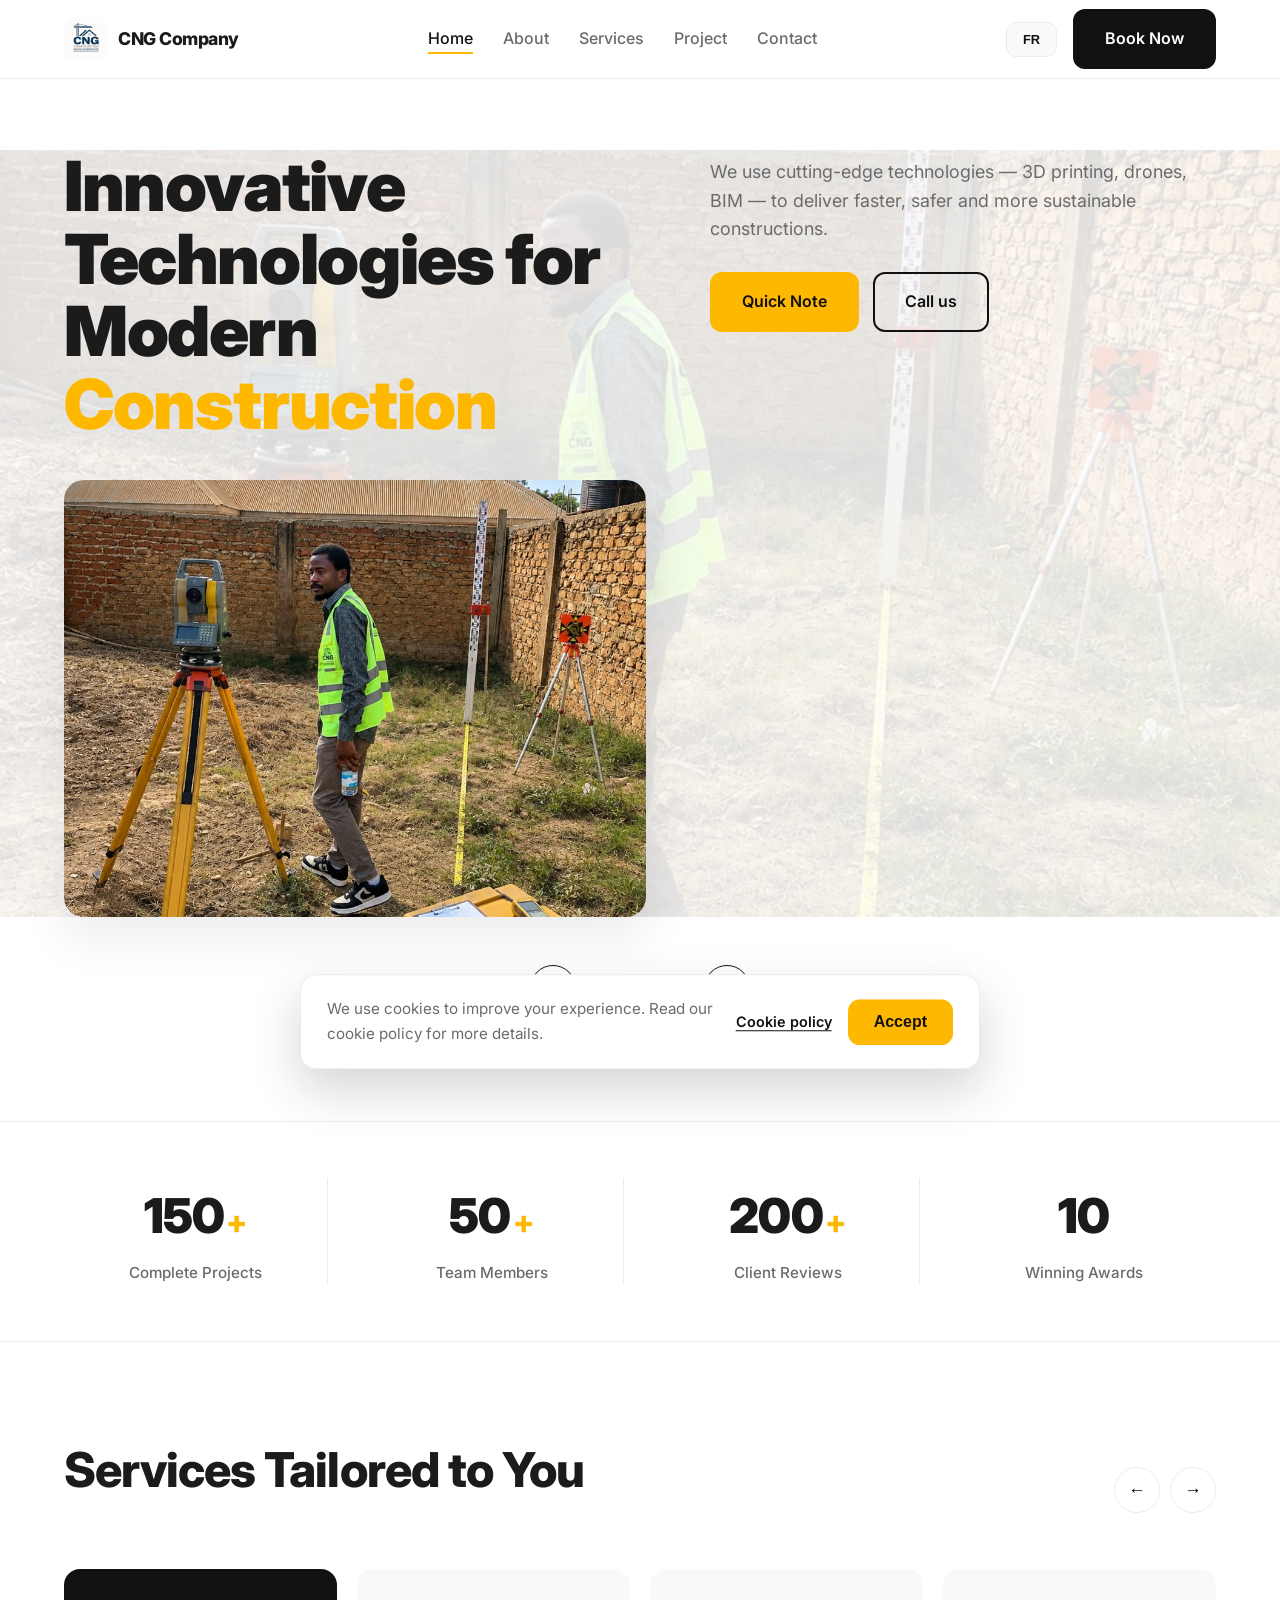
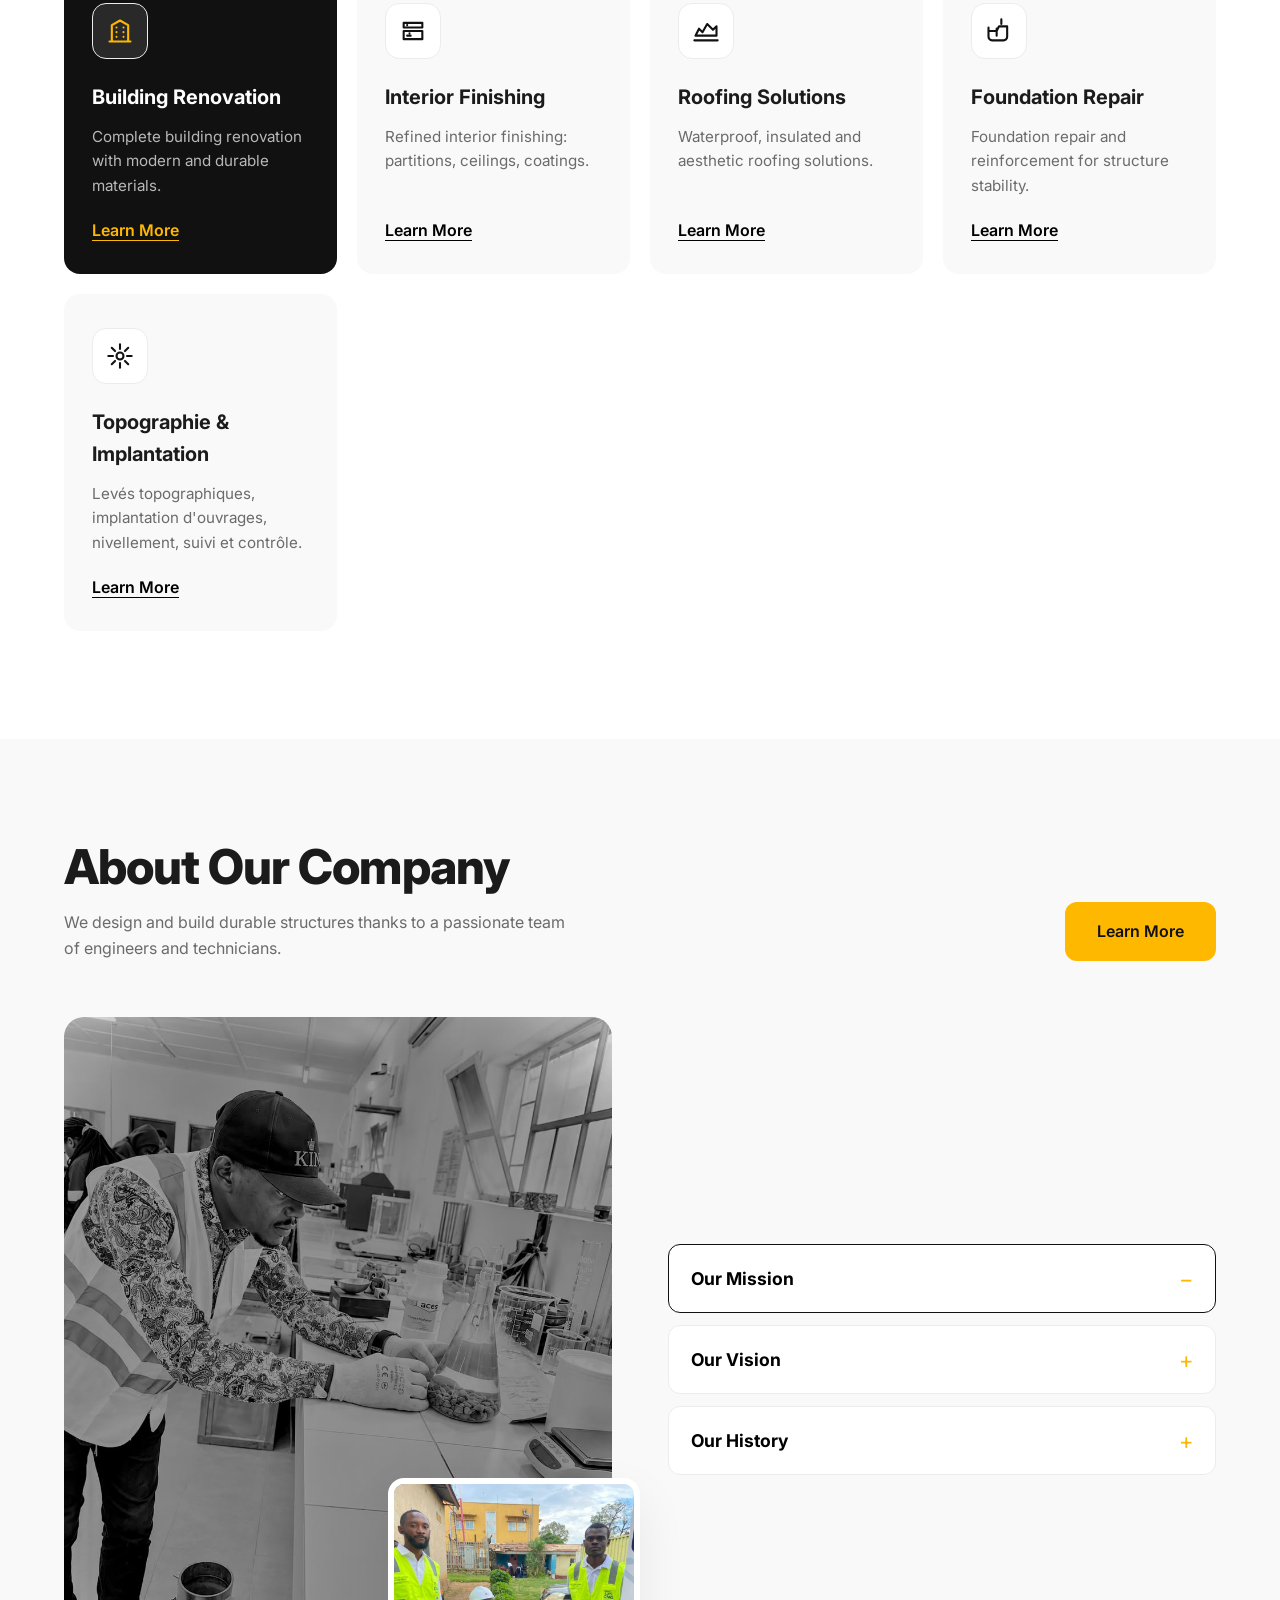
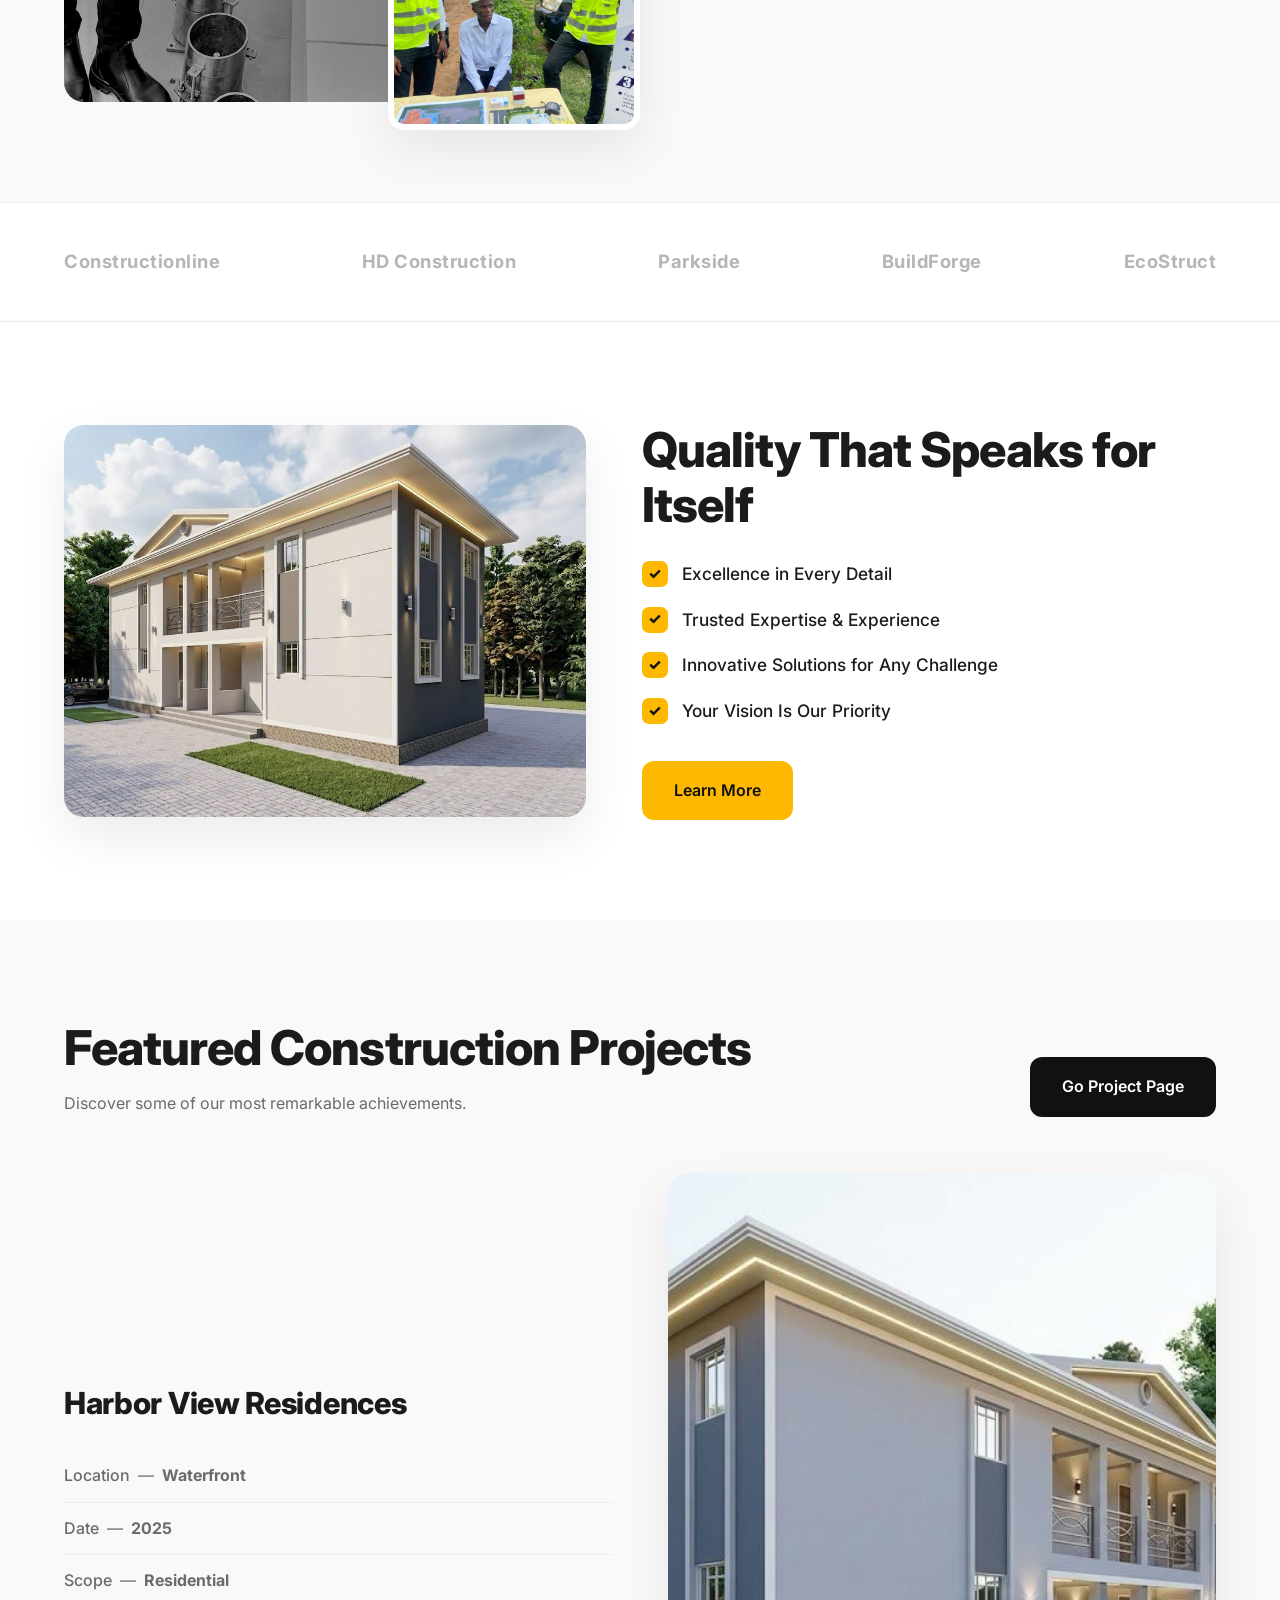
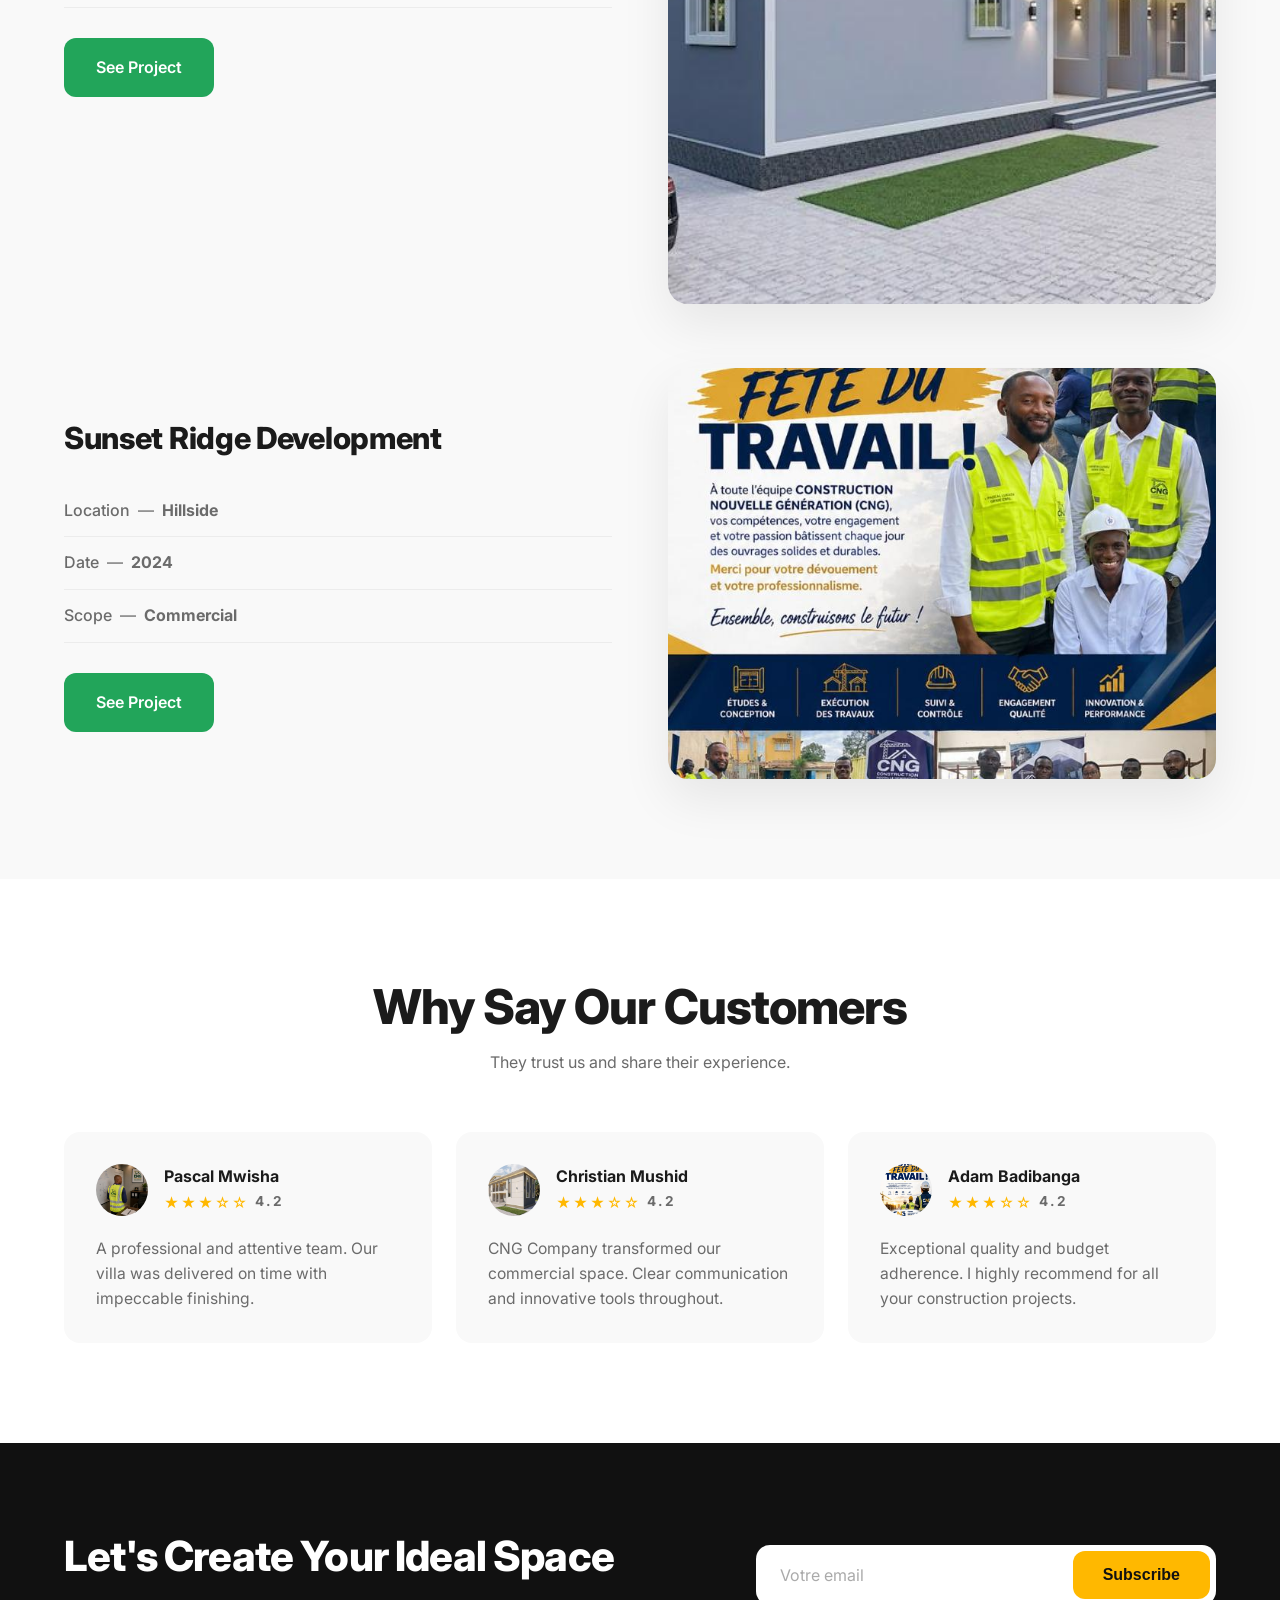
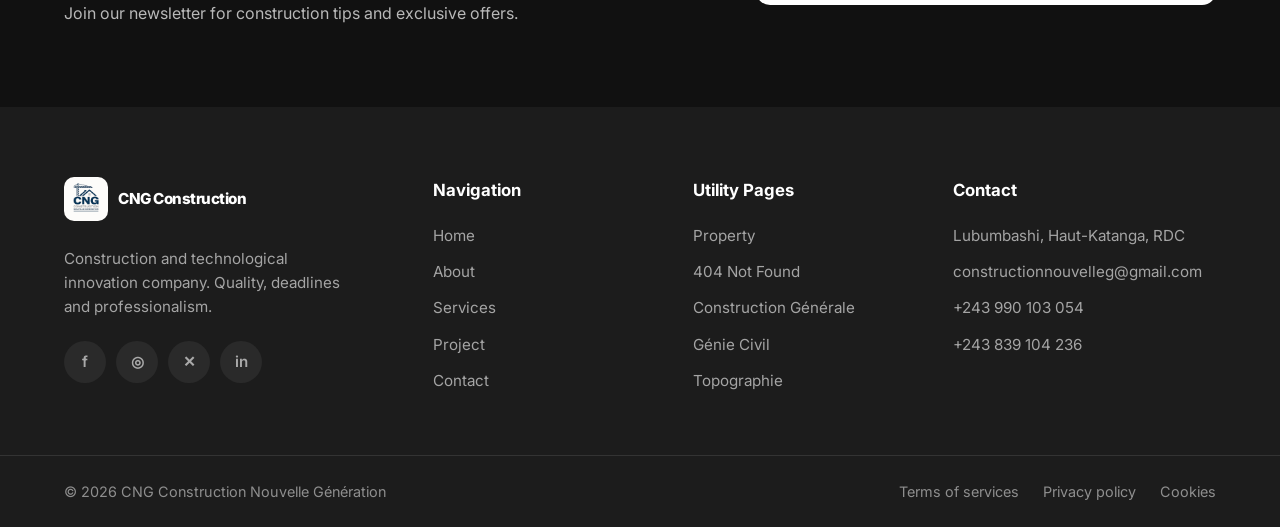
==== commit 95cfb285: "feat: remove blog section and related translations from HTML and JavaScript files" ====
--- a/index.html
+++ b/index.html
@@ -430,60 +430,6 @@
     </section>
 
     <!-- ===== SECTION BLOG ===== -->
-    <section class="section section-grey" id="blog">
-      <div class="container">
-        <div class="blog-top">
-          <h2 class="section-title" data-i18n="blog.title">Notre Expérience, Votre Confiance</h2>
-          <a href="#contact" class="btn btn-accent" data-i18n="blog.cta">Contactez-nous</a>
-        </div>
-
-        <div class="blog-grid">
-          <article class="blog-card">
-            <div class="blog-media">
-              <img src="asserts/WhatsApp Image 2026-08-24 at 17.27.26 (2).jpeg" alt="Article" loading="lazy">
-              <span class="play-icon">▶</span>
-            </div>
-            <h3 data-i18n="blog.a1.title">Impressions 3D dans la construction</h3>
-            <div class="blog-author">
-              <span class="author-avatar" style="background-image:url('asserts/WhatsApp Image 2026-08-24 at 17.27.27.jpeg')"></span>
-              <div>
-                <strong data-i18n="blog.author.name">Marc Dubois</strong>
-                <span class="author-role" data-i18n="blog.author.role">Author</span>
-              </div>
-            </div>
-          </article>
-
-          <article class="blog-card">
-            <div class="blog-media">
-              <img src="asserts/WhatsApp Image 2026-08-24 at 17.27.25 (1).jpeg" alt="Article" loading="lazy">
-              <span class="play-icon">▶</span>
-            </div>
-            <h3 data-i18n="blog.a2.title">La révolution des drones sur chantier</h3>
-            <div class="blog-author">
-              <span class="author-avatar" style="background-image:url('asserts/WhatsApp Image 2026-08-24 at 17.27.22 (3).jpeg')"></span>
-              <div>
-                <strong data-i18n="blog.author.name">Léa Fontaine</strong>
-                <span class="author-role" data-i18n="blog.author.role">Author</span>
-              </div>
-            </div>
-          </article>
-
-          <article class="blog-card">
-            <div class="blog-media">
-              <img src="asserts/WhatsApp Image 2026-08-24 at 17.27.21.jpeg" alt="Article" loading="lazy">
-            </div>
-            <h3 data-i18n="blog.a3.title">Matériaux durables pour le futur</h3>
-            <div class="blog-author">
-              <span class="author-avatar" style="background-image:url('asserts/WhatsApp Image 2026-08-24 at 17.27.21 (2).jpeg')"></span>
-              <div>
-                <strong data-i18n="blog.author.name">Omar Ndiaye</strong>
-                <span class="author-role" data-i18n="blog.author.role">Author</span>
-              </div>
-            </div>
-          </article>
-        </div>
-      </div>
-    </section>
 
     <!-- ===== SECTION CTA ===== -->
     <section class="cta" id="contact">
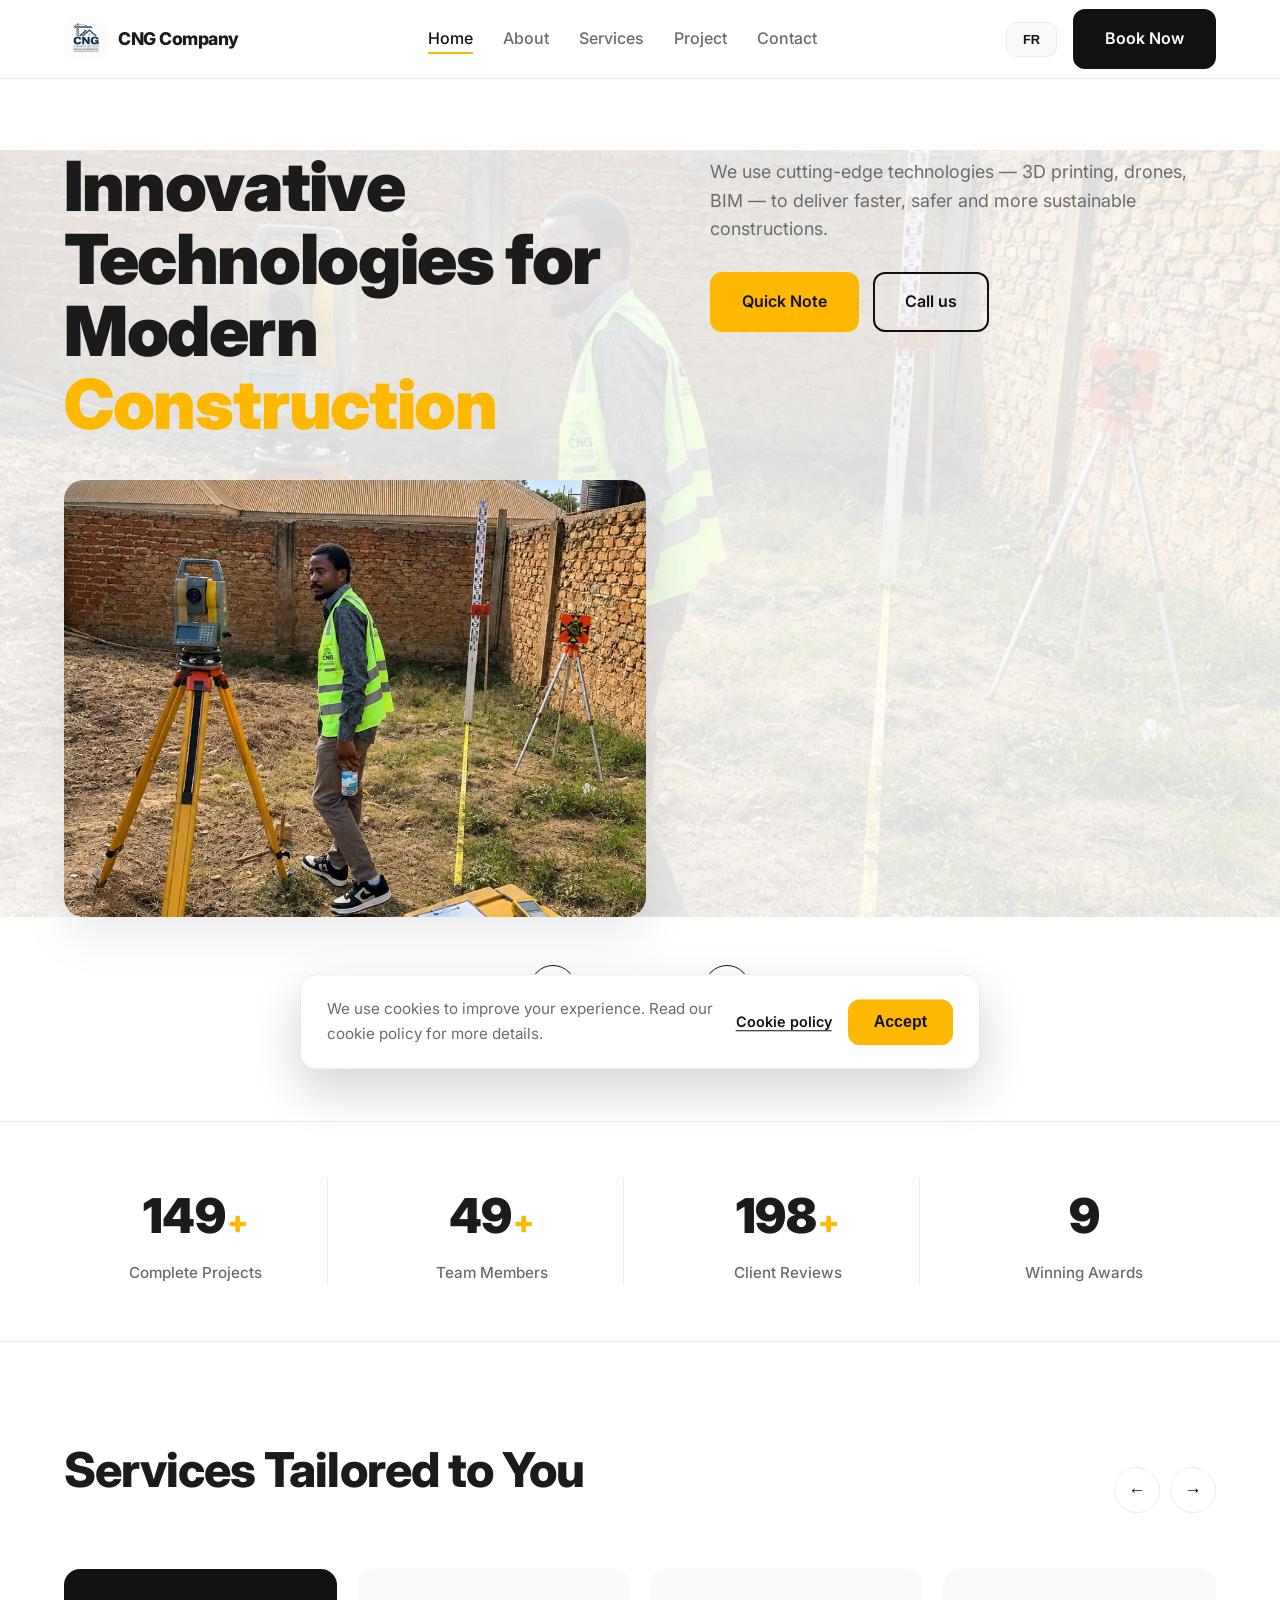
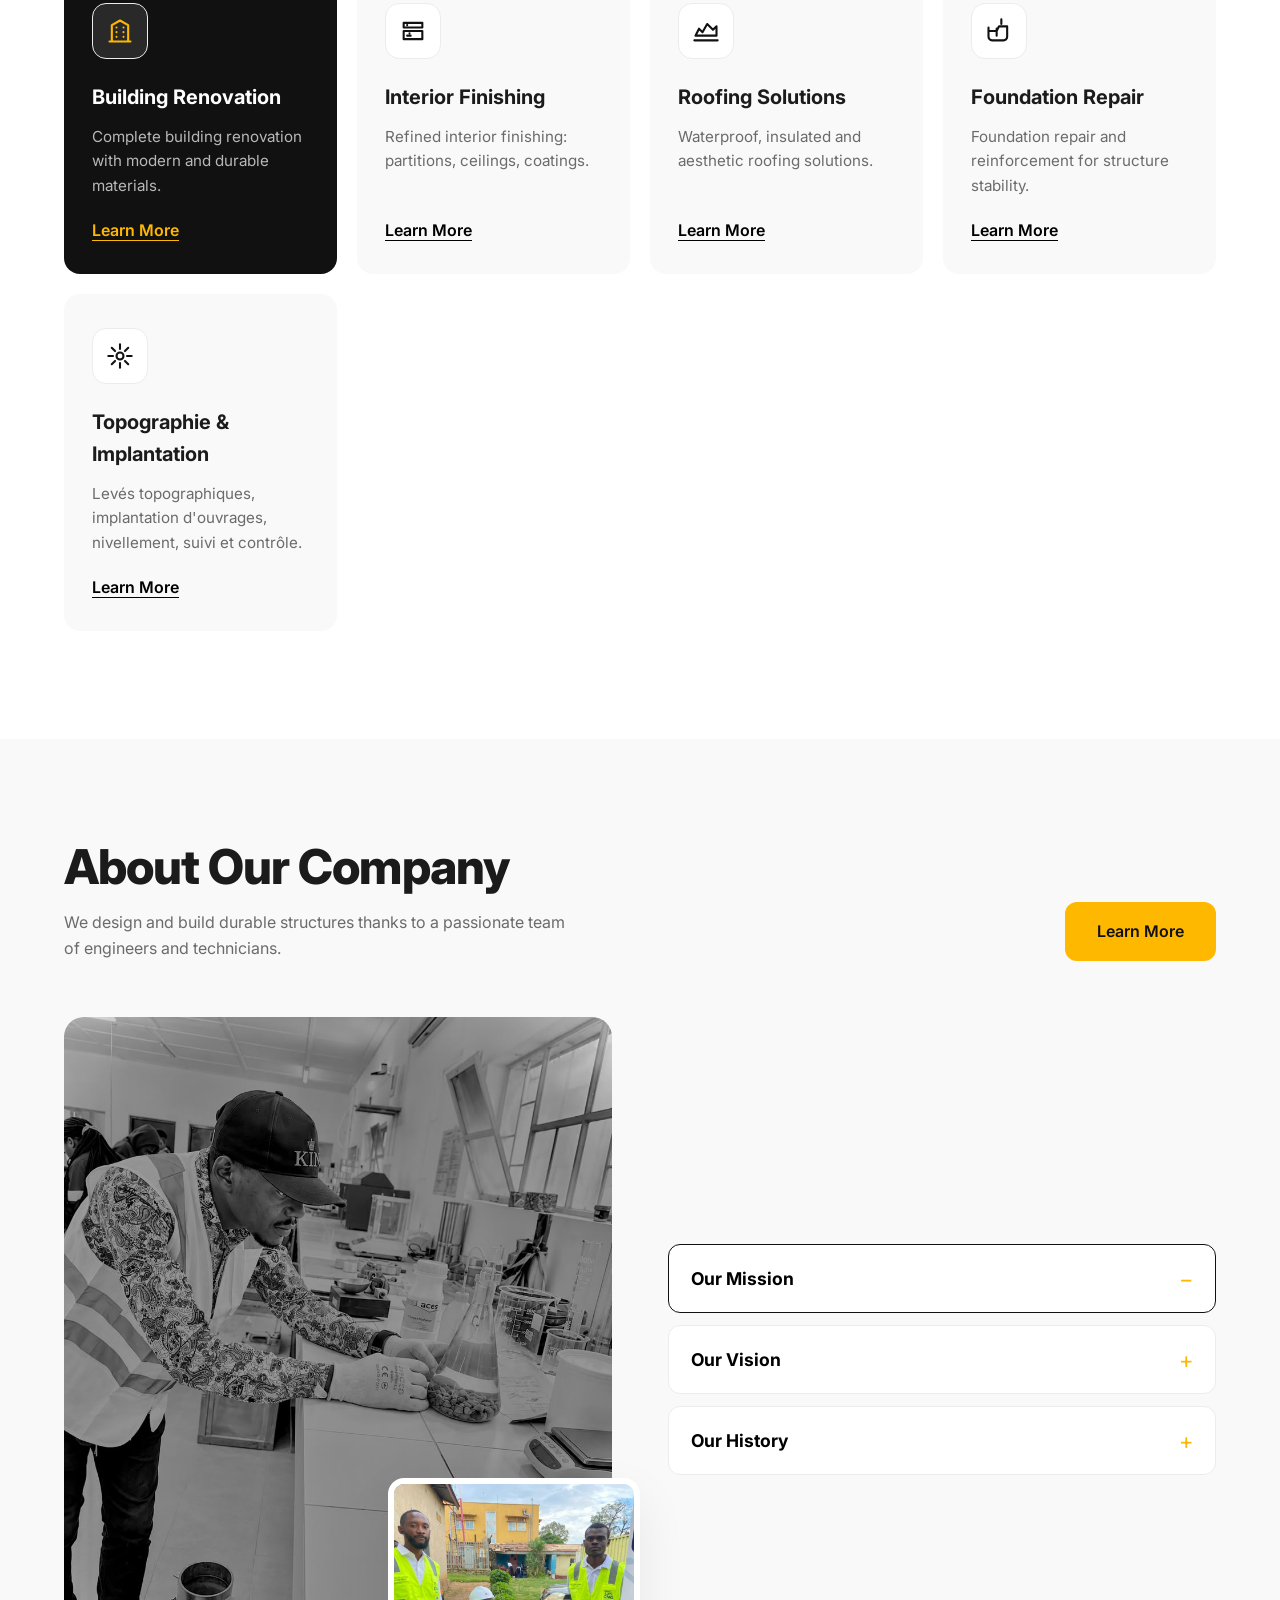
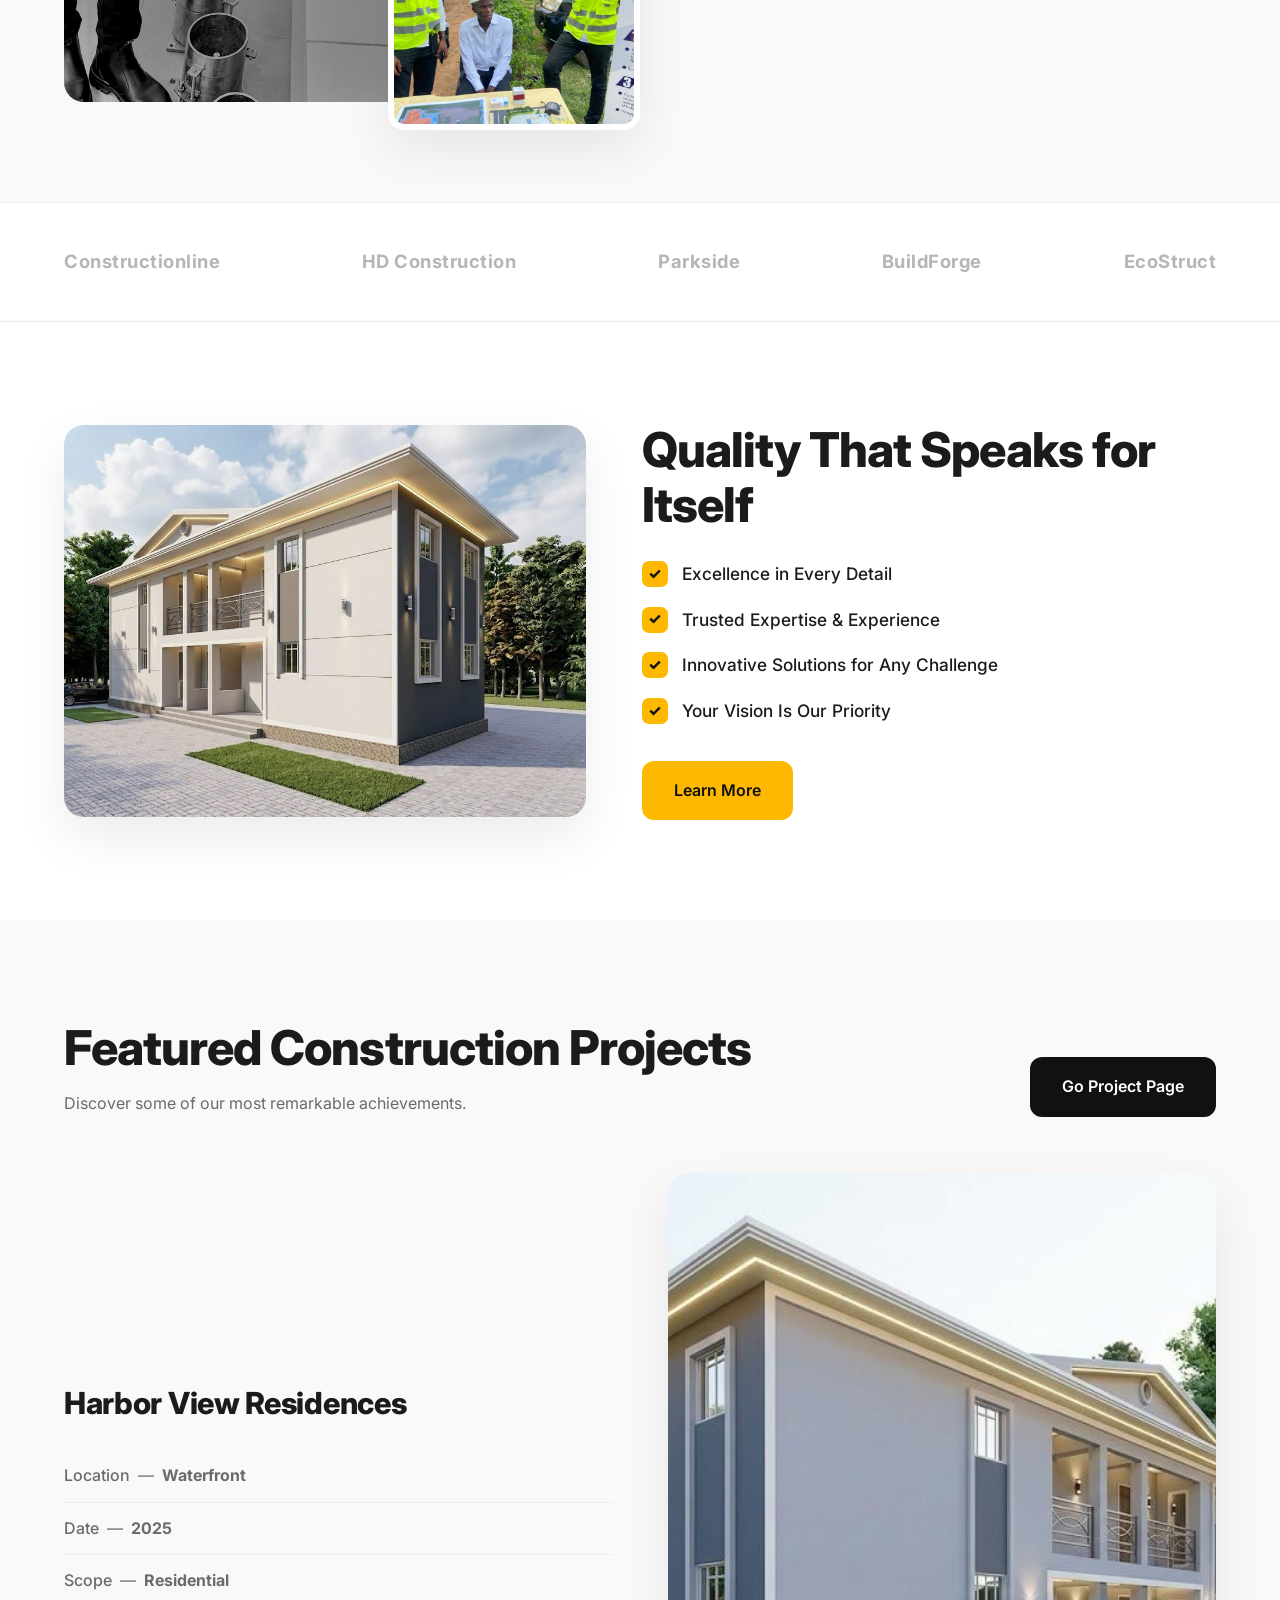
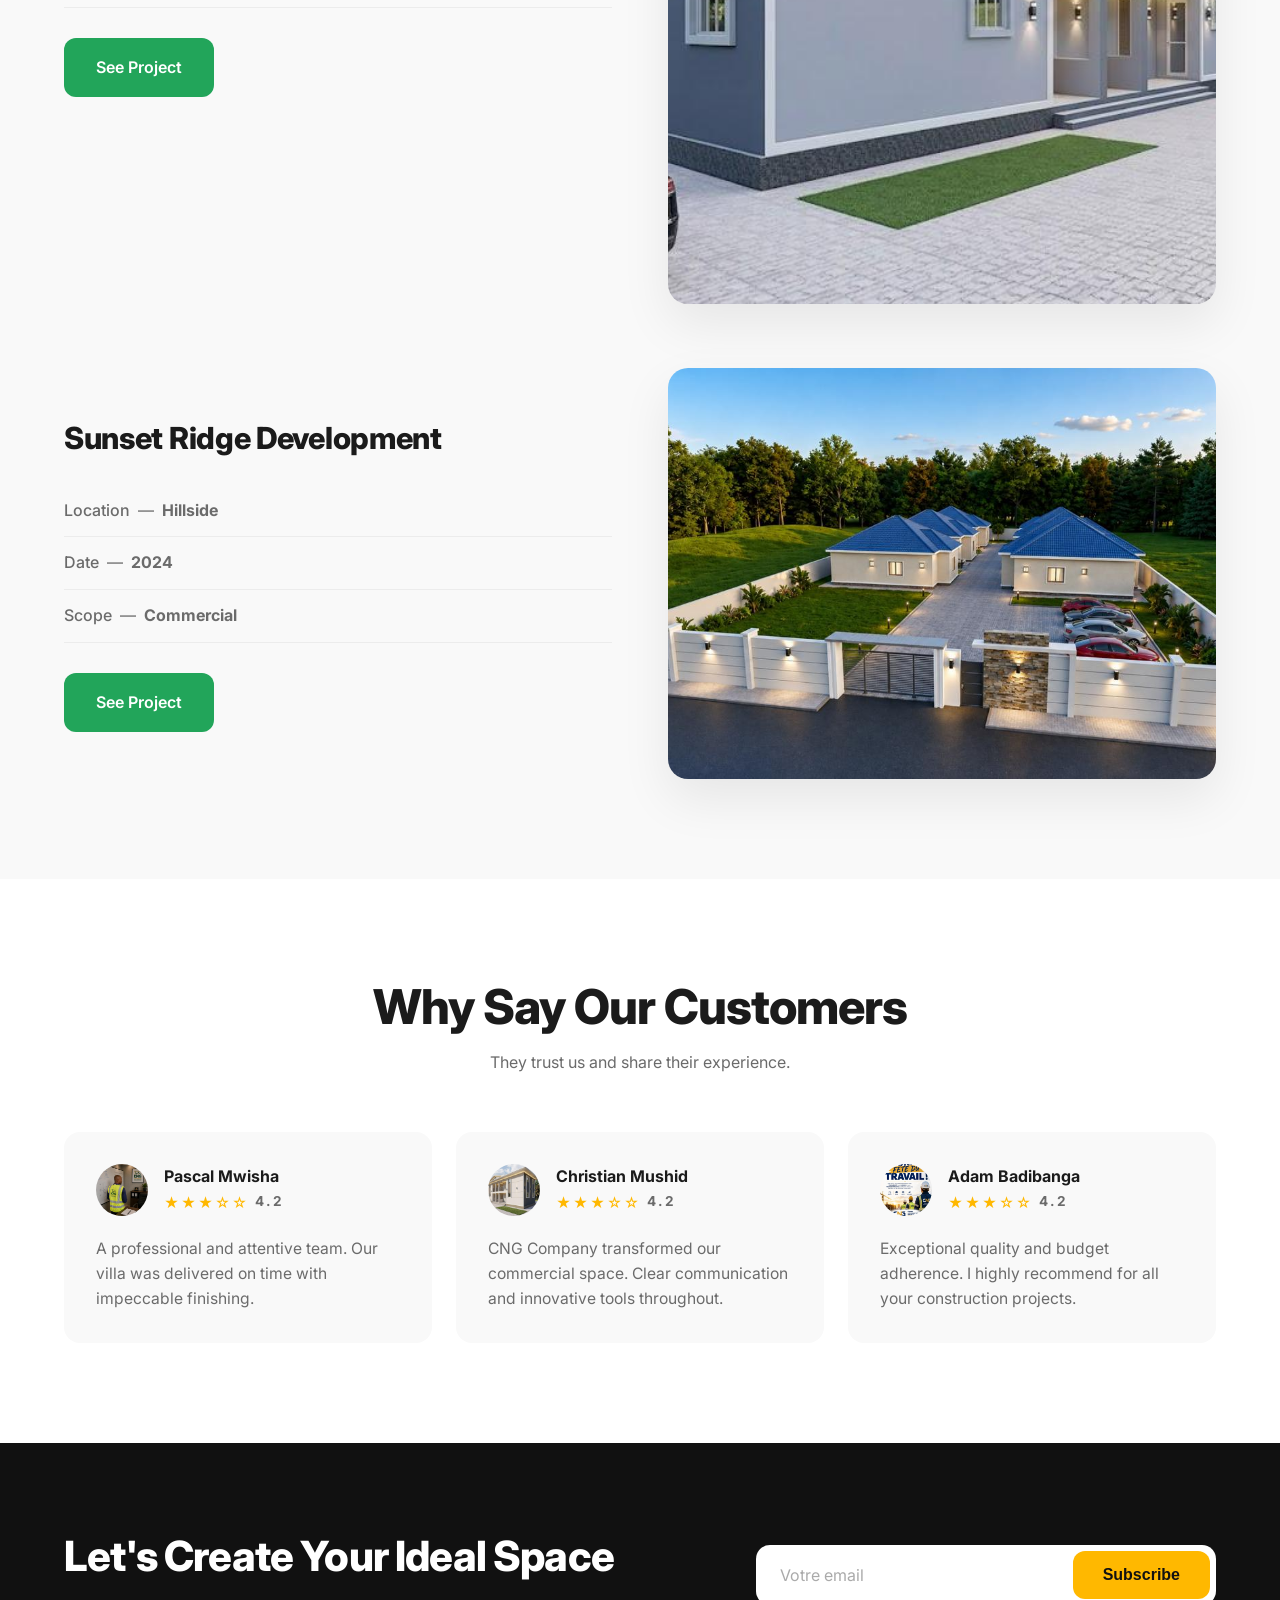
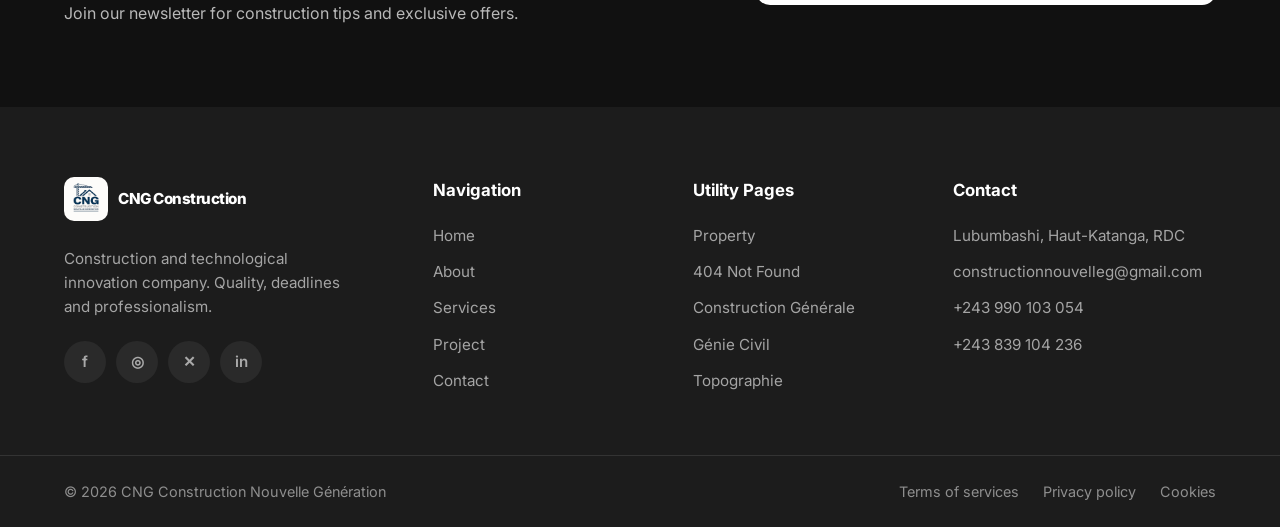
==== commit 2f0d0e3b: "Refactor code structure for improved readability and maintainability" ====
--- a/index.html
+++ b/index.html
@@ -369,13 +369,13 @@
 
         <div class="project-block reverse">
           <div class="project-media horizontal">
-            <img src="asserts/WhatsApp Image 2026-08-24 at 17.27.22.jpeg" alt="Complexe Commercial" loading="lazy">
+            <img src="asserts/projet.jpeg" alt="Complexe Commercial" loading="lazy">
           </div>
           <div class="project-text">
             <h3 data-i18n="project.p2.title">Complexe Commercial Horizon</h3>
             <ul class="project-meta">
               <li><span data-i18n="project.location">Lieu</span> — <strong data-i18n="project.p2.loc">Haut-Katanga</strong></li>
-              <li><span data-i18n="project.date">Date</span> — <strong data-i18n="project.p2.date">2024</strong></li>
+              <li><span data-i18n="project.date">Date</span> — <strong data-i18n="project.p2.date">2026</strong></li>
               <li><span data-i18n="project.scope">Type</span> — <strong data-i18n="project.p2.scope">Commercial</strong></li>
             </ul>
             <a href="#contact" class="btn btn-green" data-i18n="project.see">Voir le projet</a>
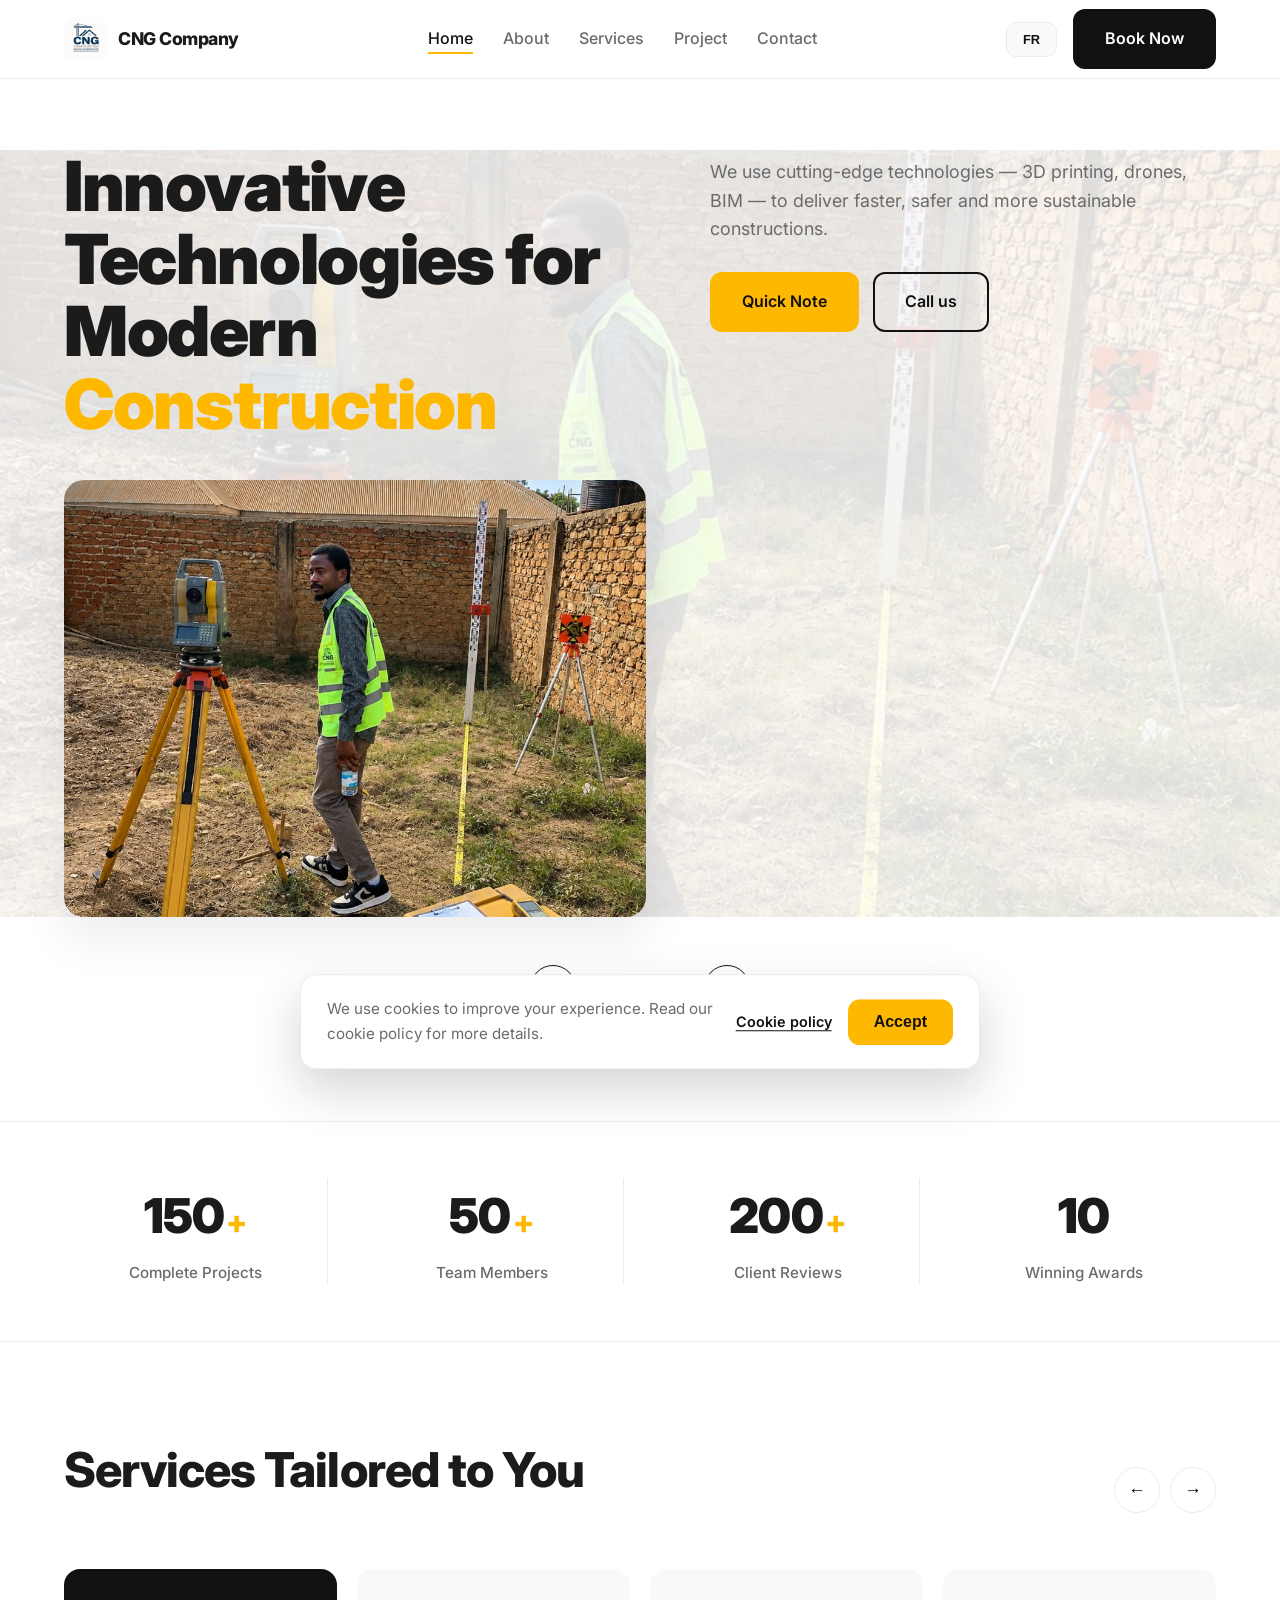
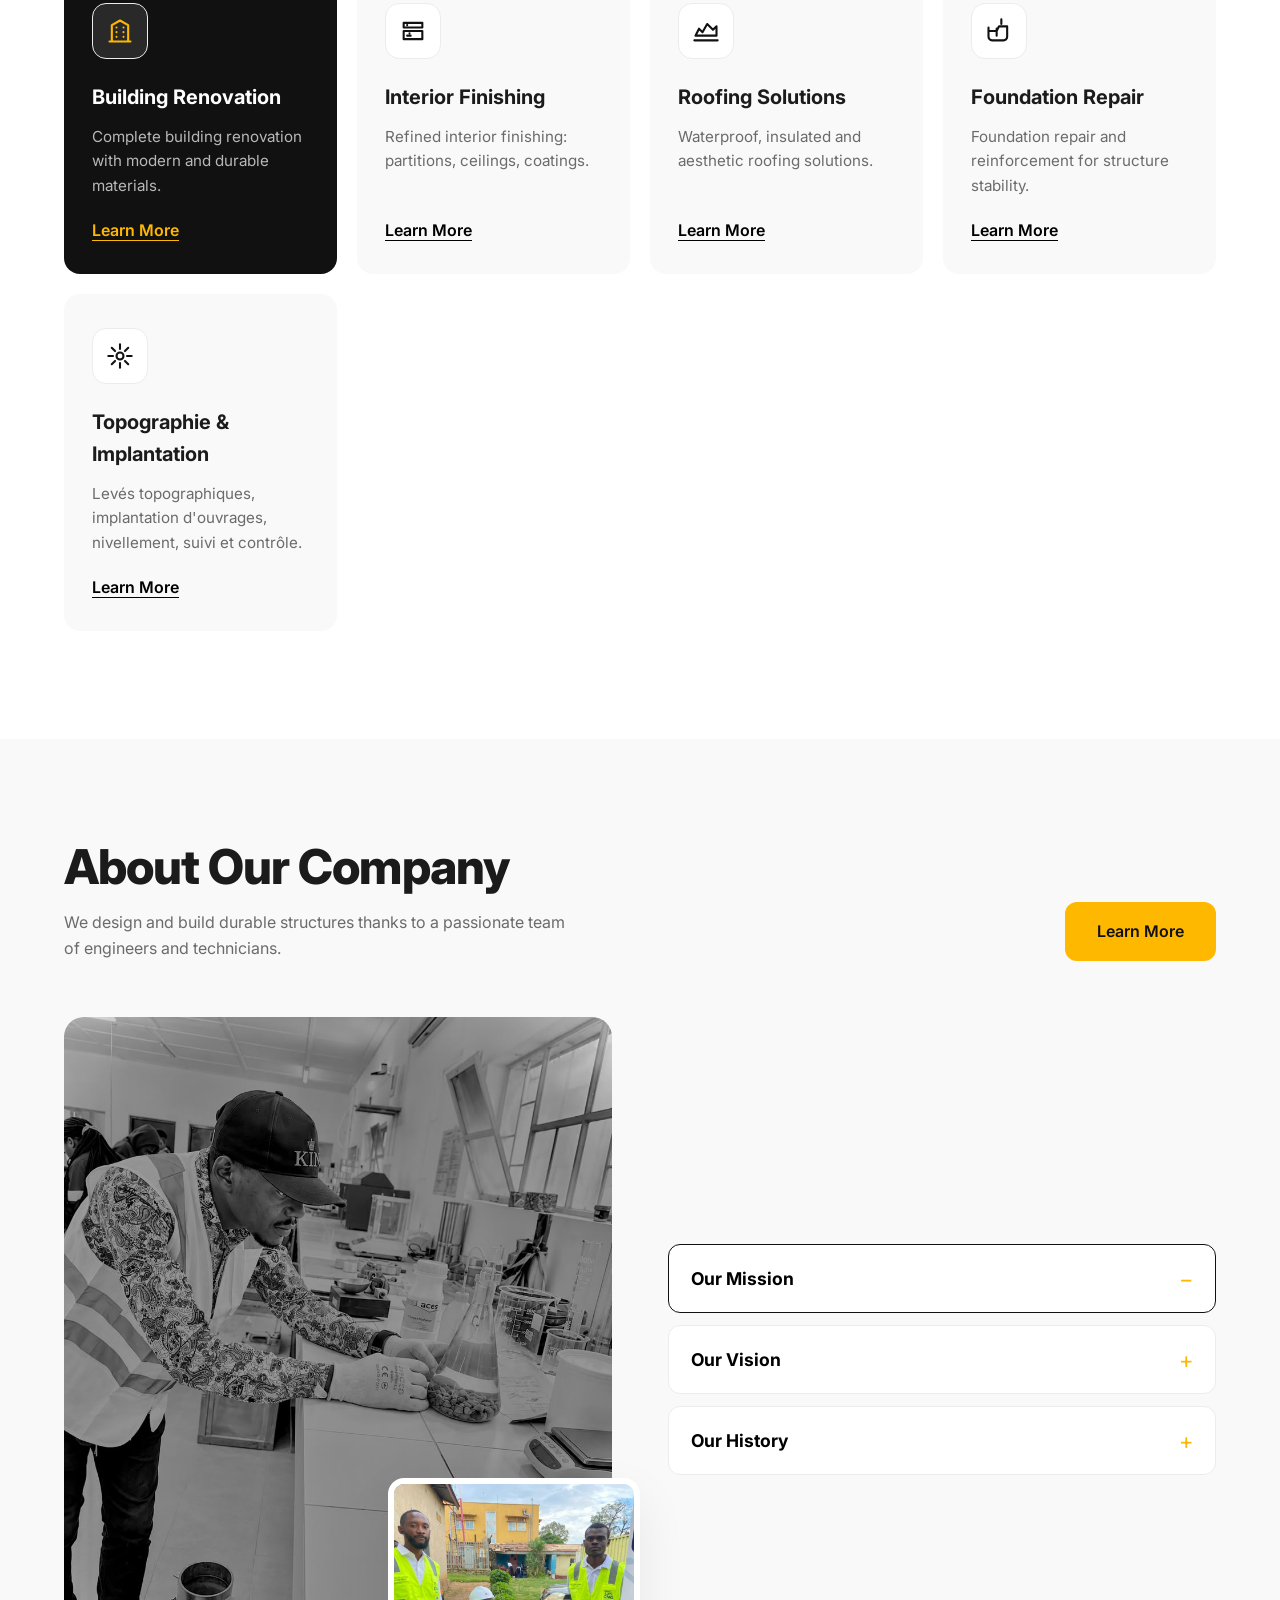
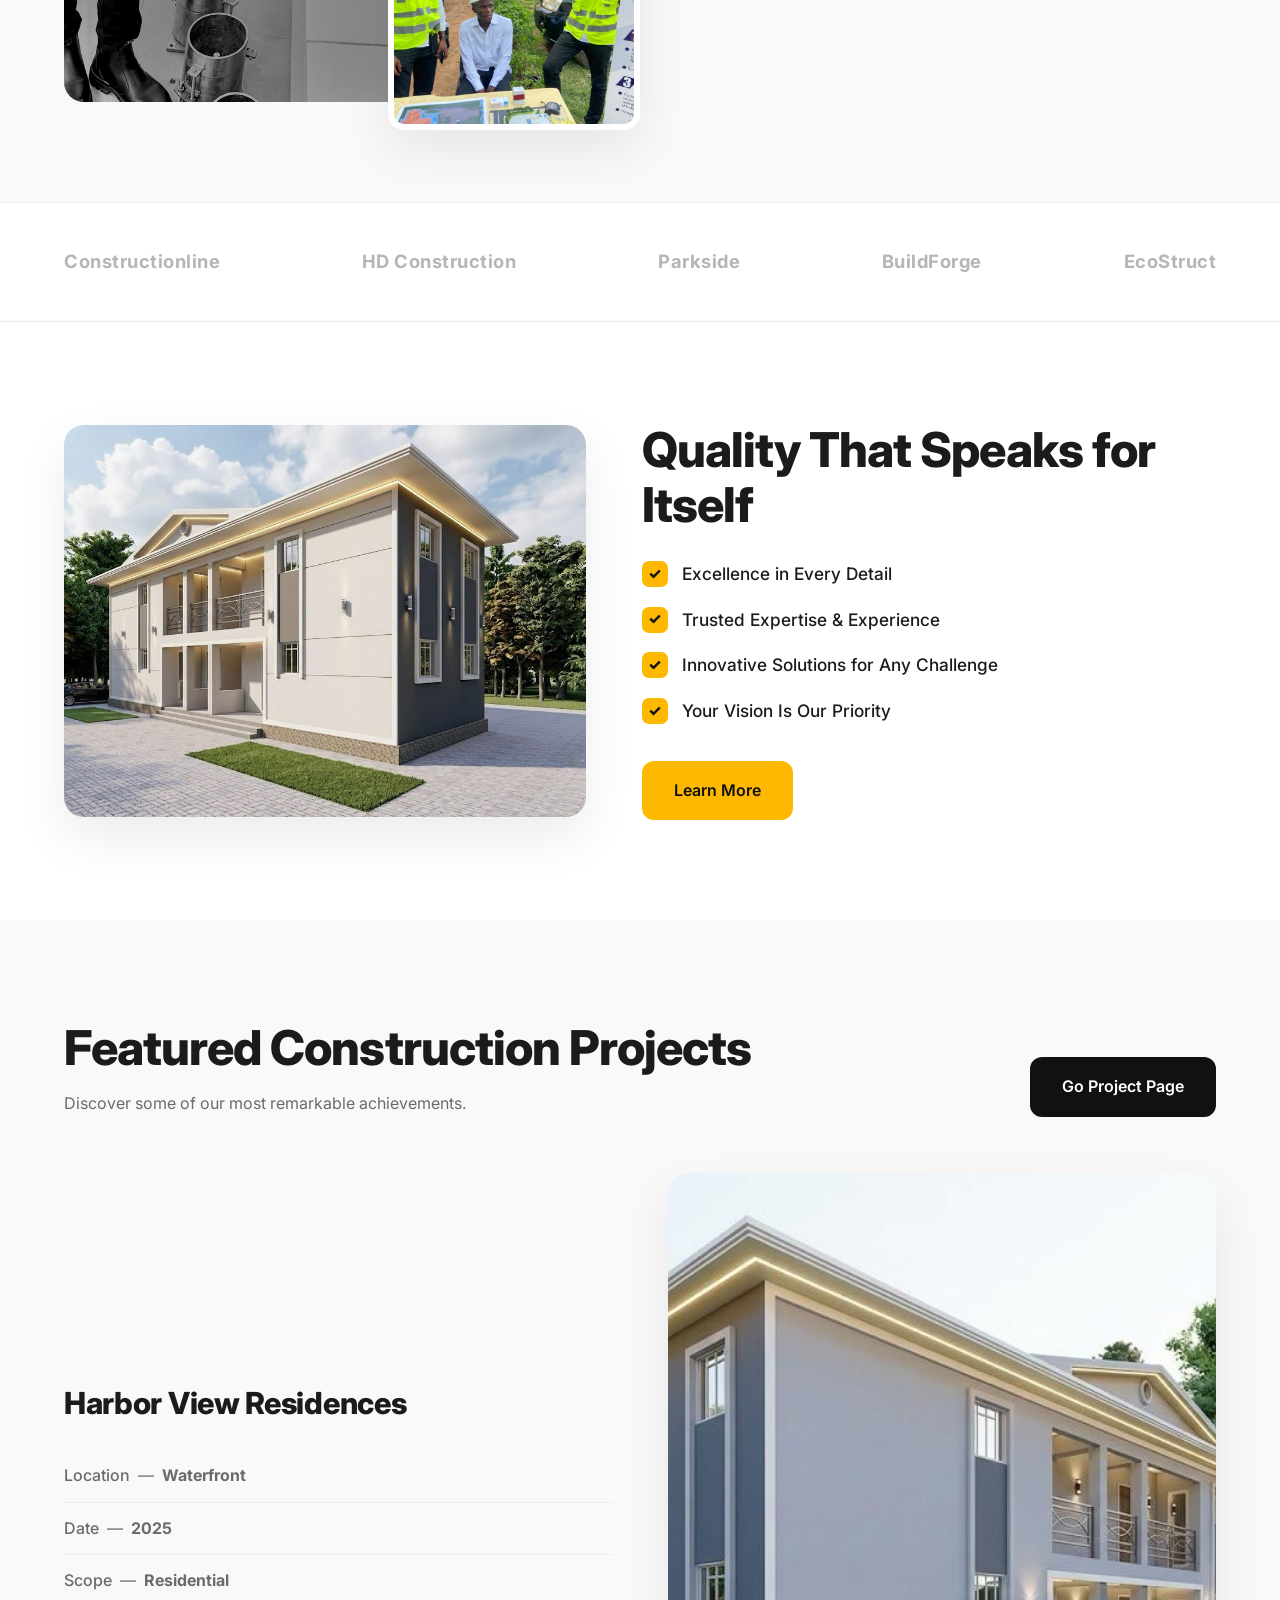
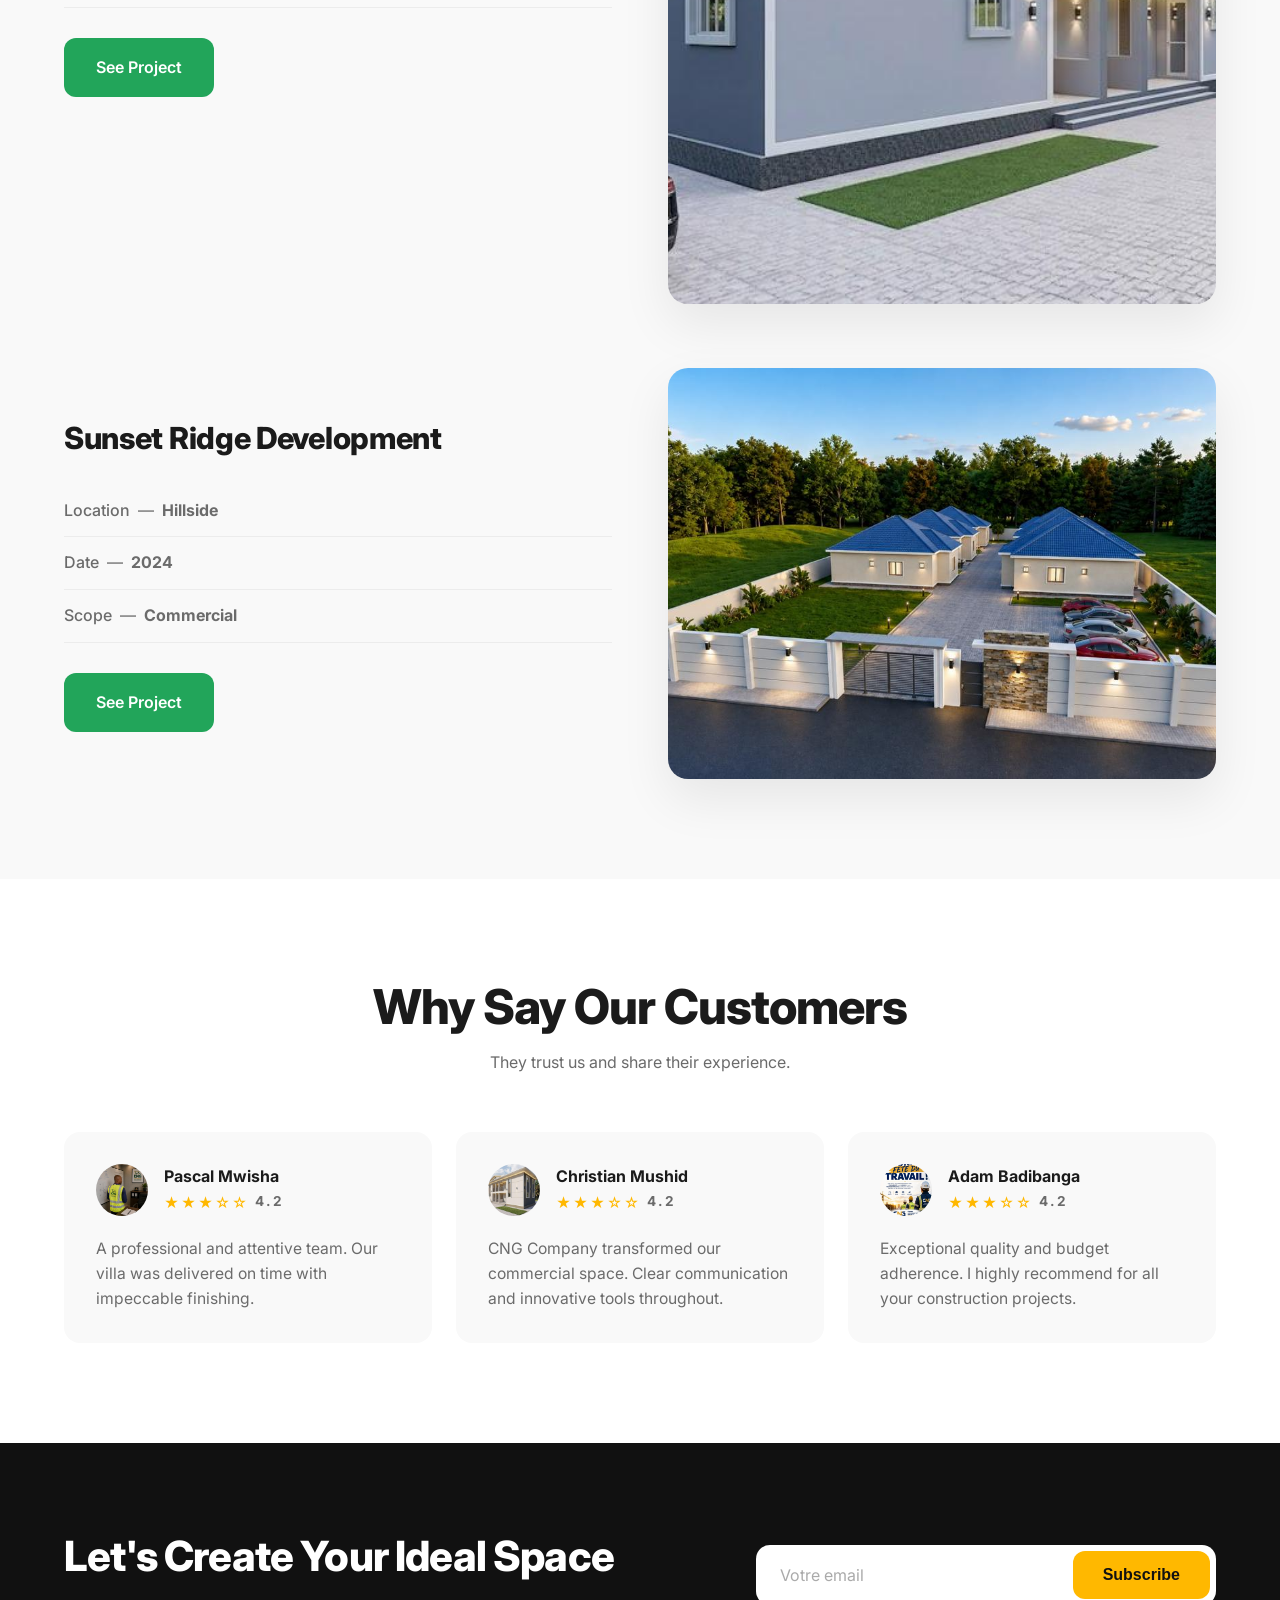
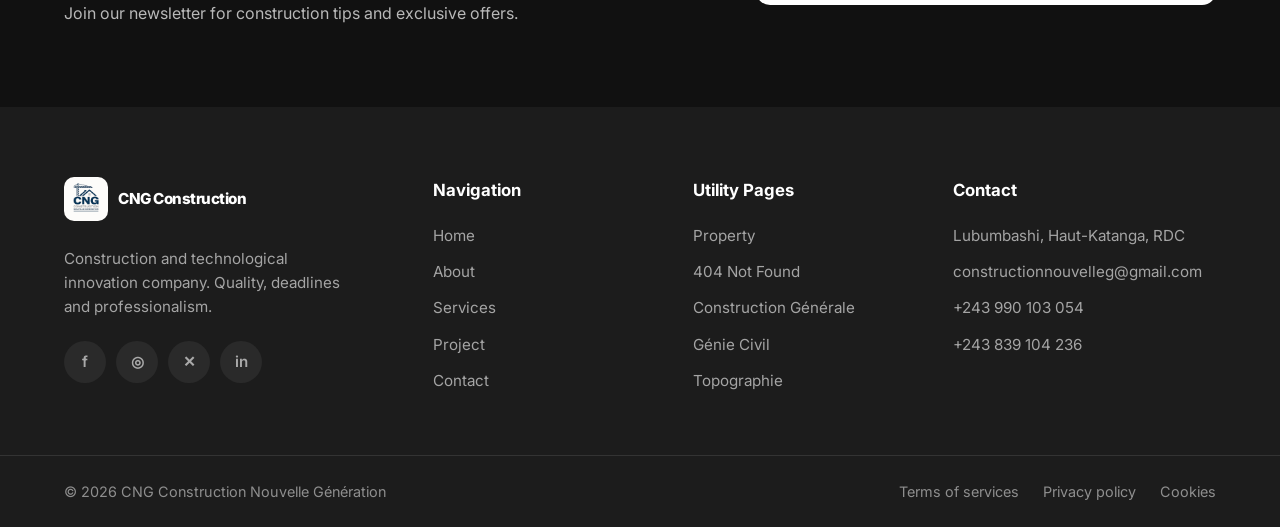
==== commit 30960400: "Update project date for Résidence Lumière from 2025 to 2026" ====
--- a/index.html
+++ b/index.html
@@ -357,7 +357,7 @@
             <h3 data-i18n="project.p1.title">Résidence Lumière</h3>
             <ul class="project-meta">
               <li><span data-i18n="project.location">Lieu</span> — <strong data-i18n="project.p1.loc">Lubumbashi</strong></li>
-              <li><span data-i18n="project.date">Date</span> — <strong data-i18n="project.p1.date">2025</strong></li>
+              <li><span data-i18n="project.date">Date</span> — <strong data-i18n="project.p1.date">2026</strong></li>
               <li><span data-i18n="project.scope">Type</span> — <strong data-i18n="project.p1.scope">Résidentiel</strong></li>
             </ul>
             <a href="#contact" class="btn btn-green" data-i18n="project.see">Voir le projet</a>
